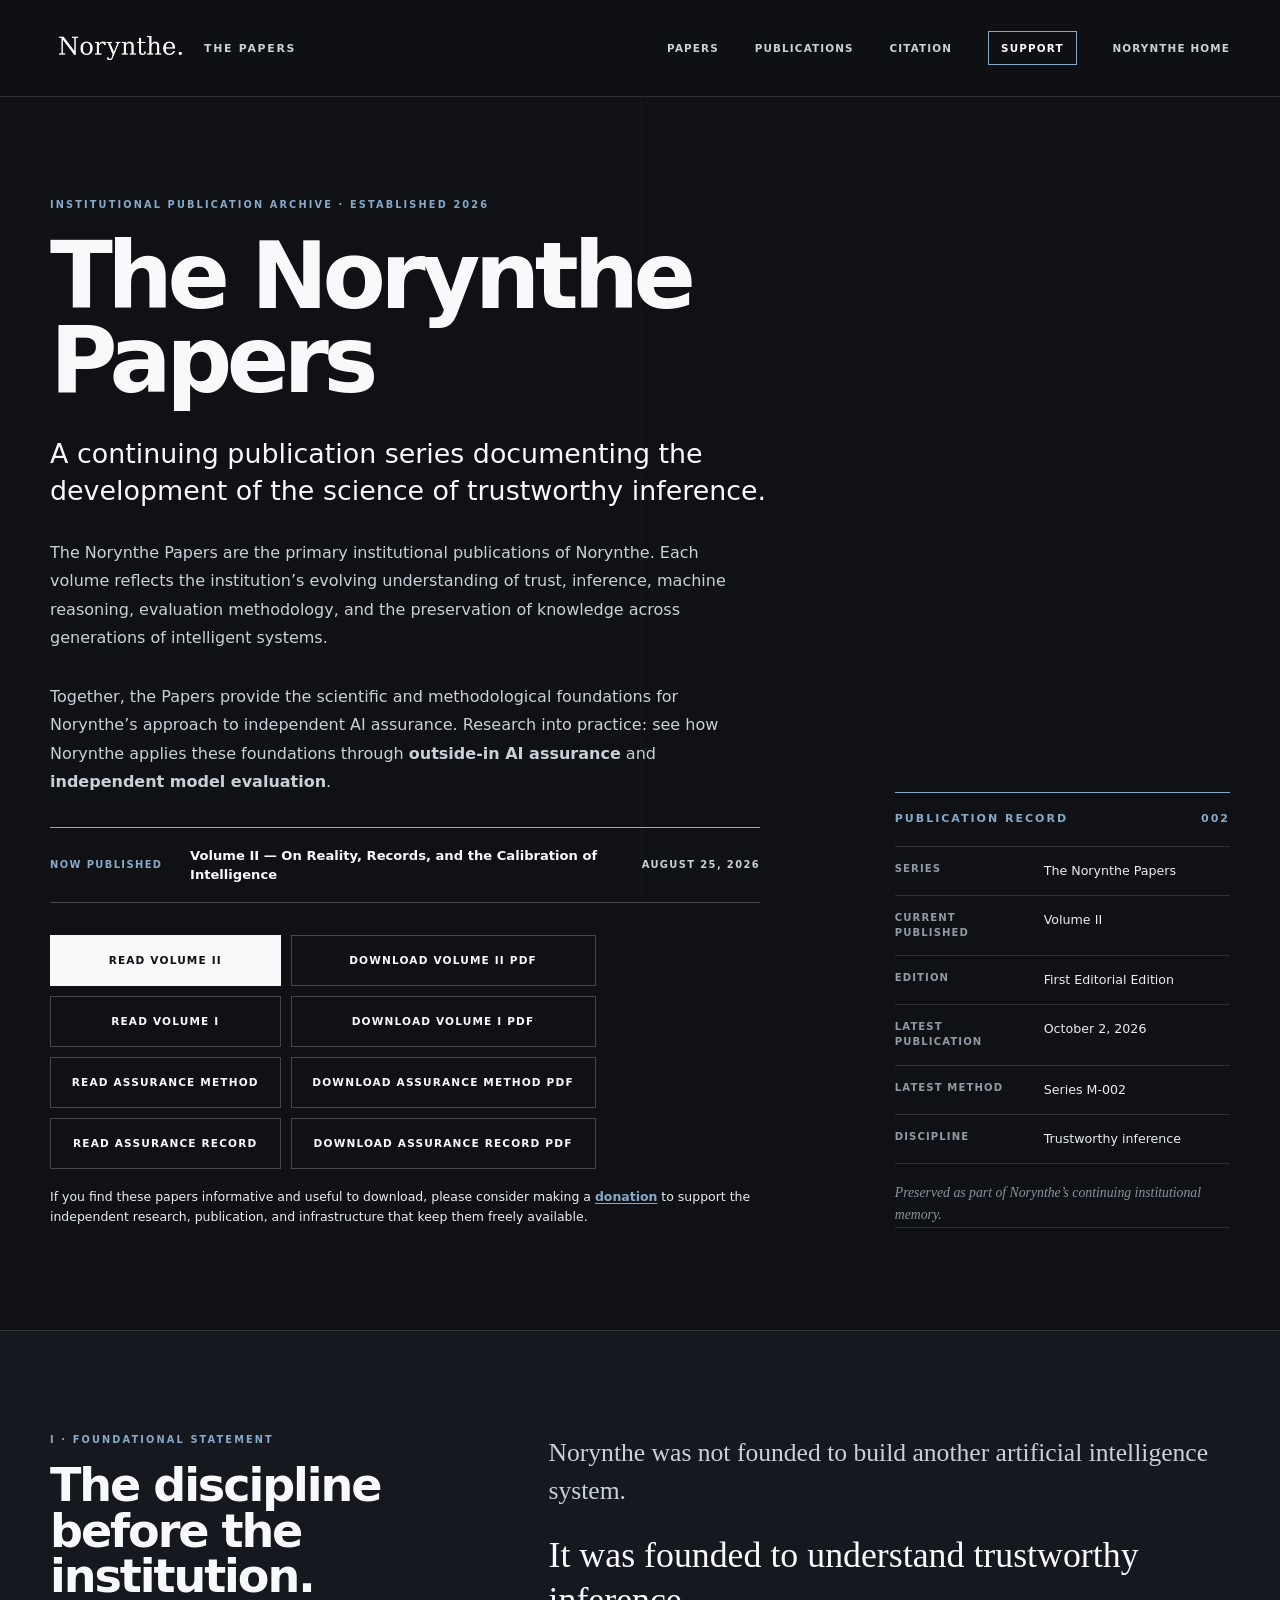
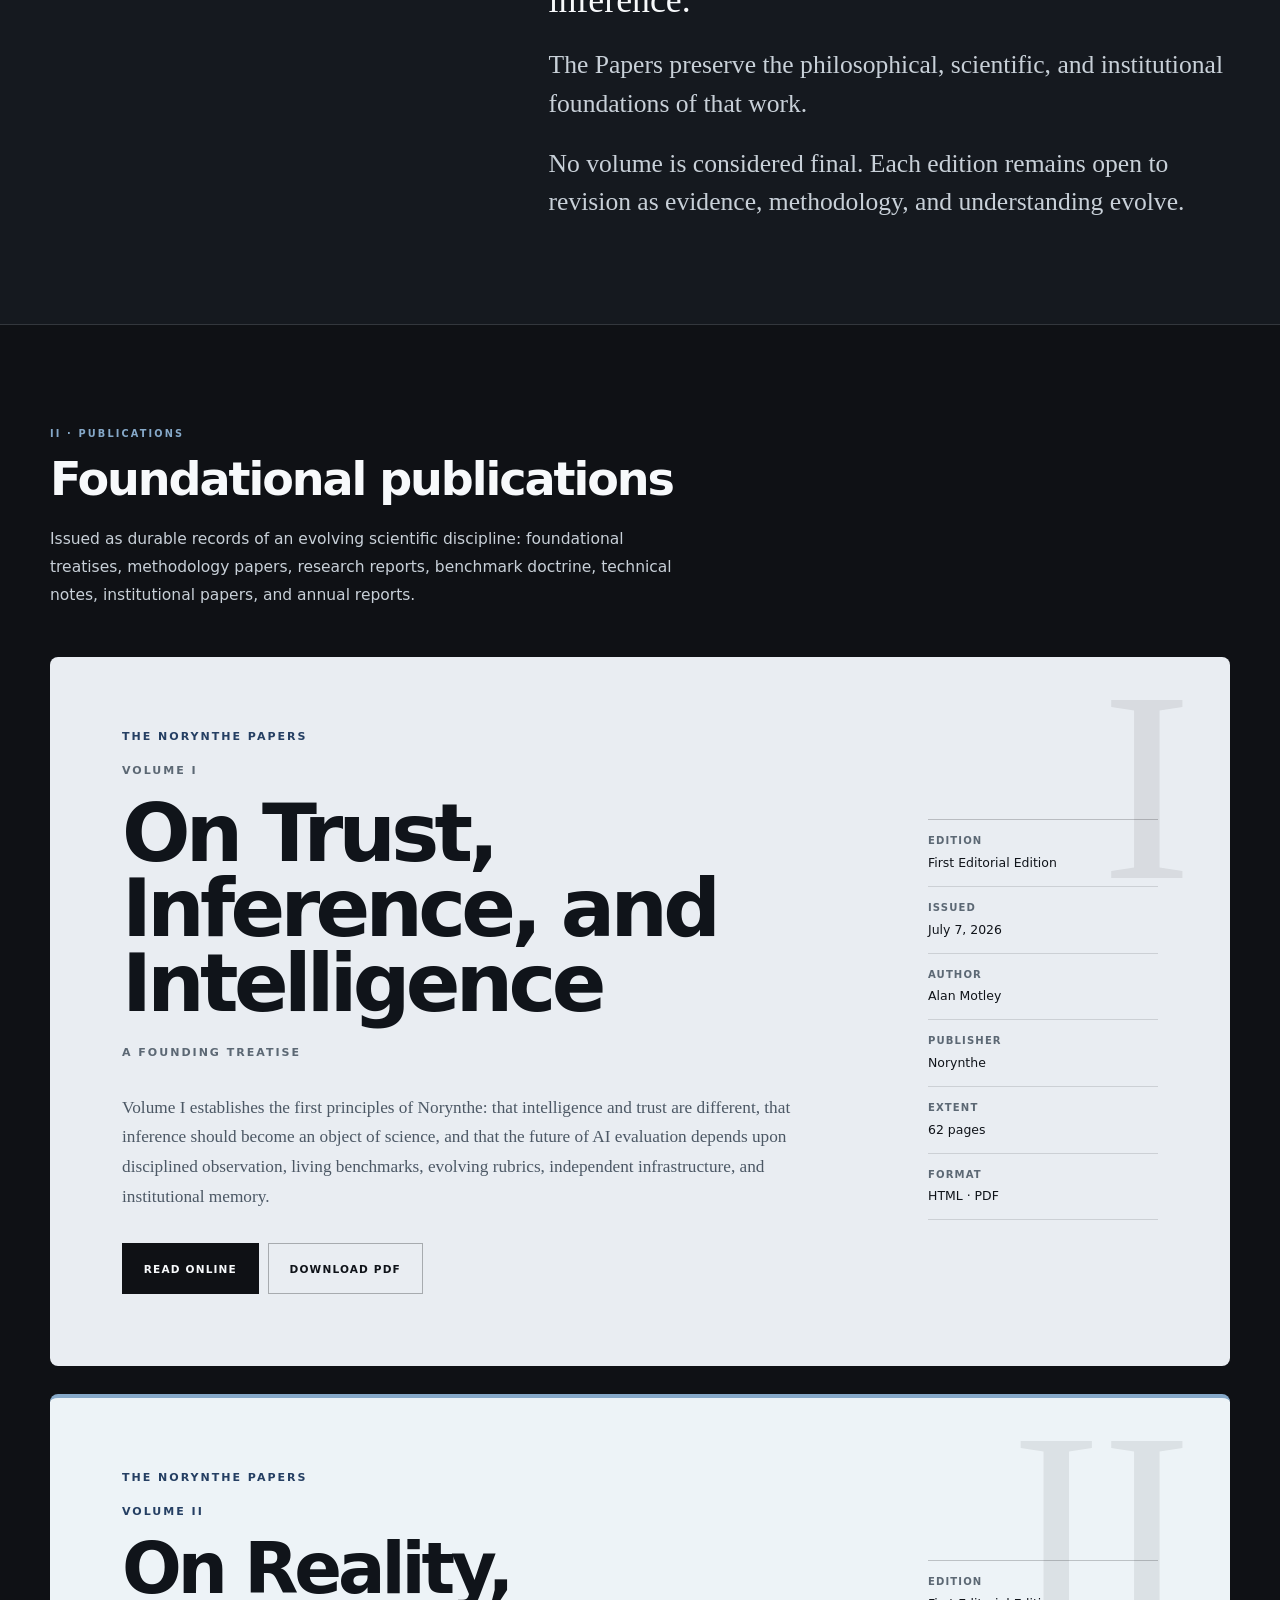
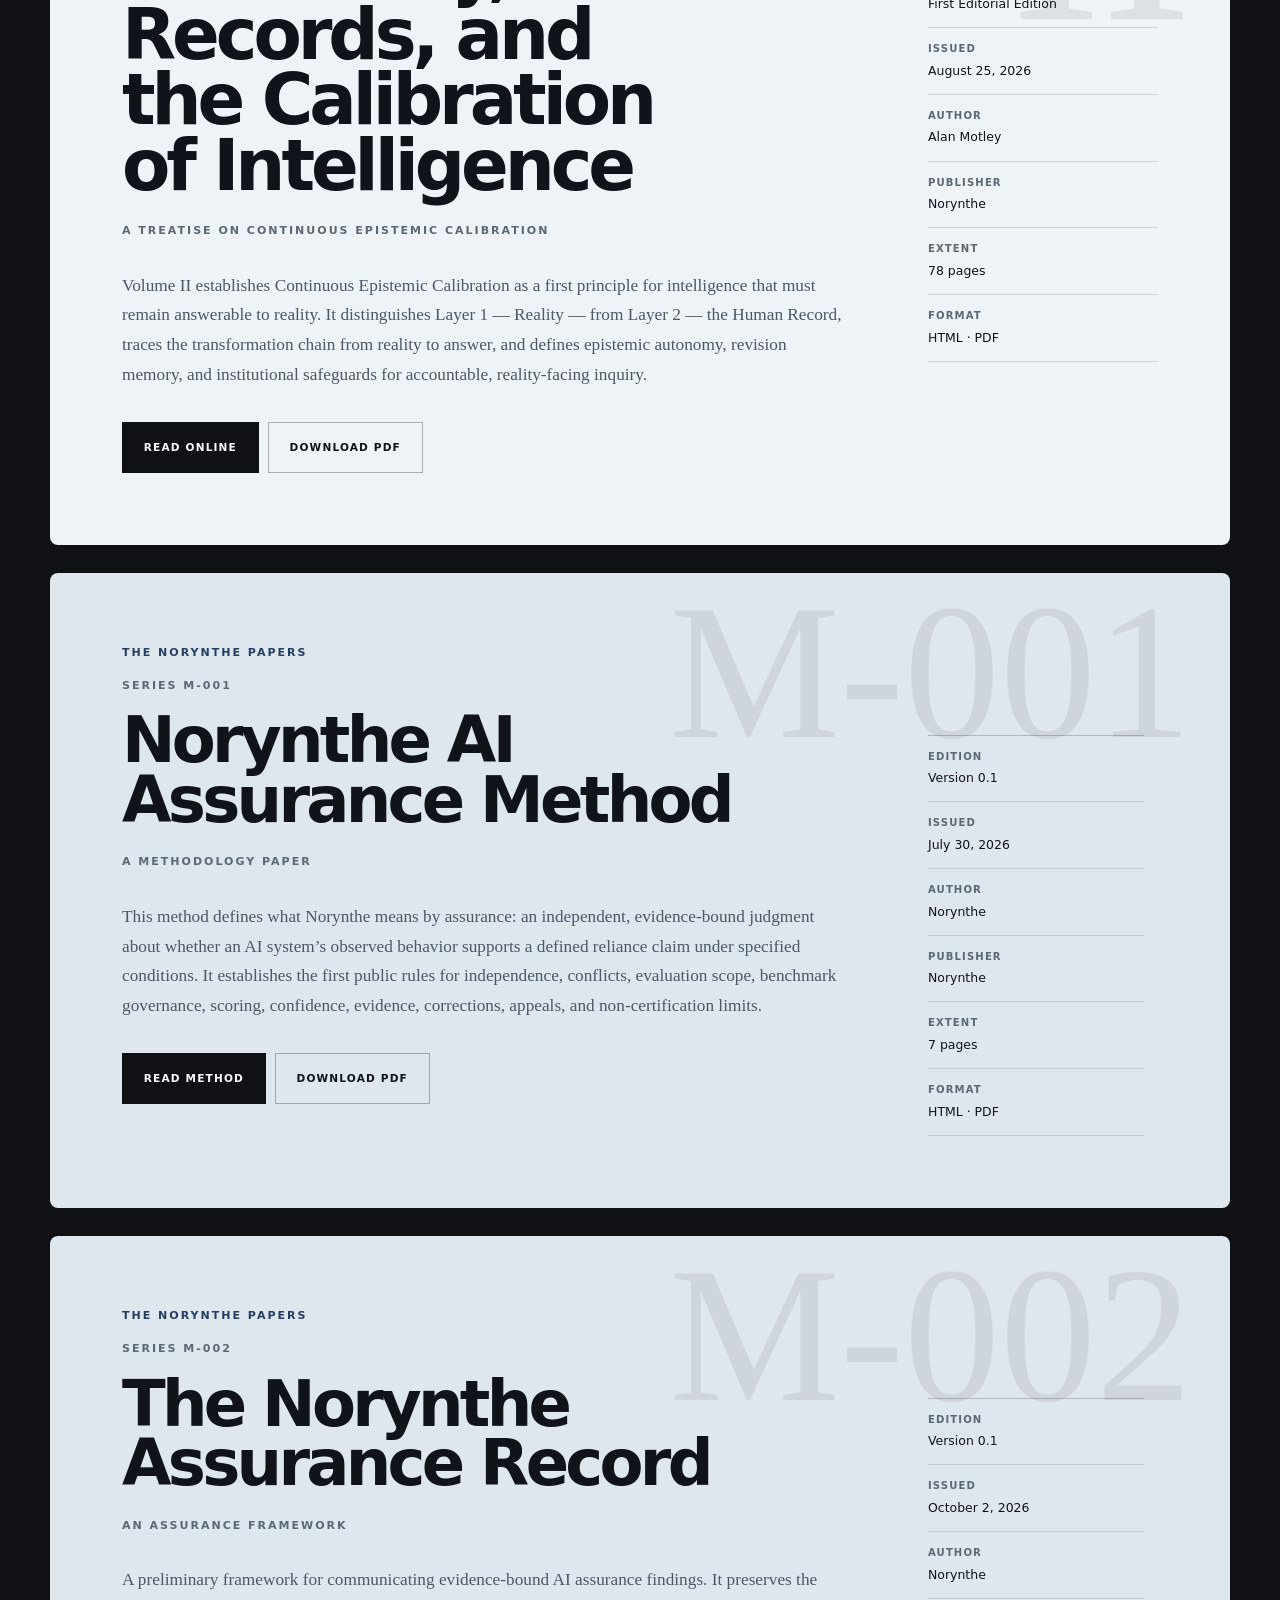
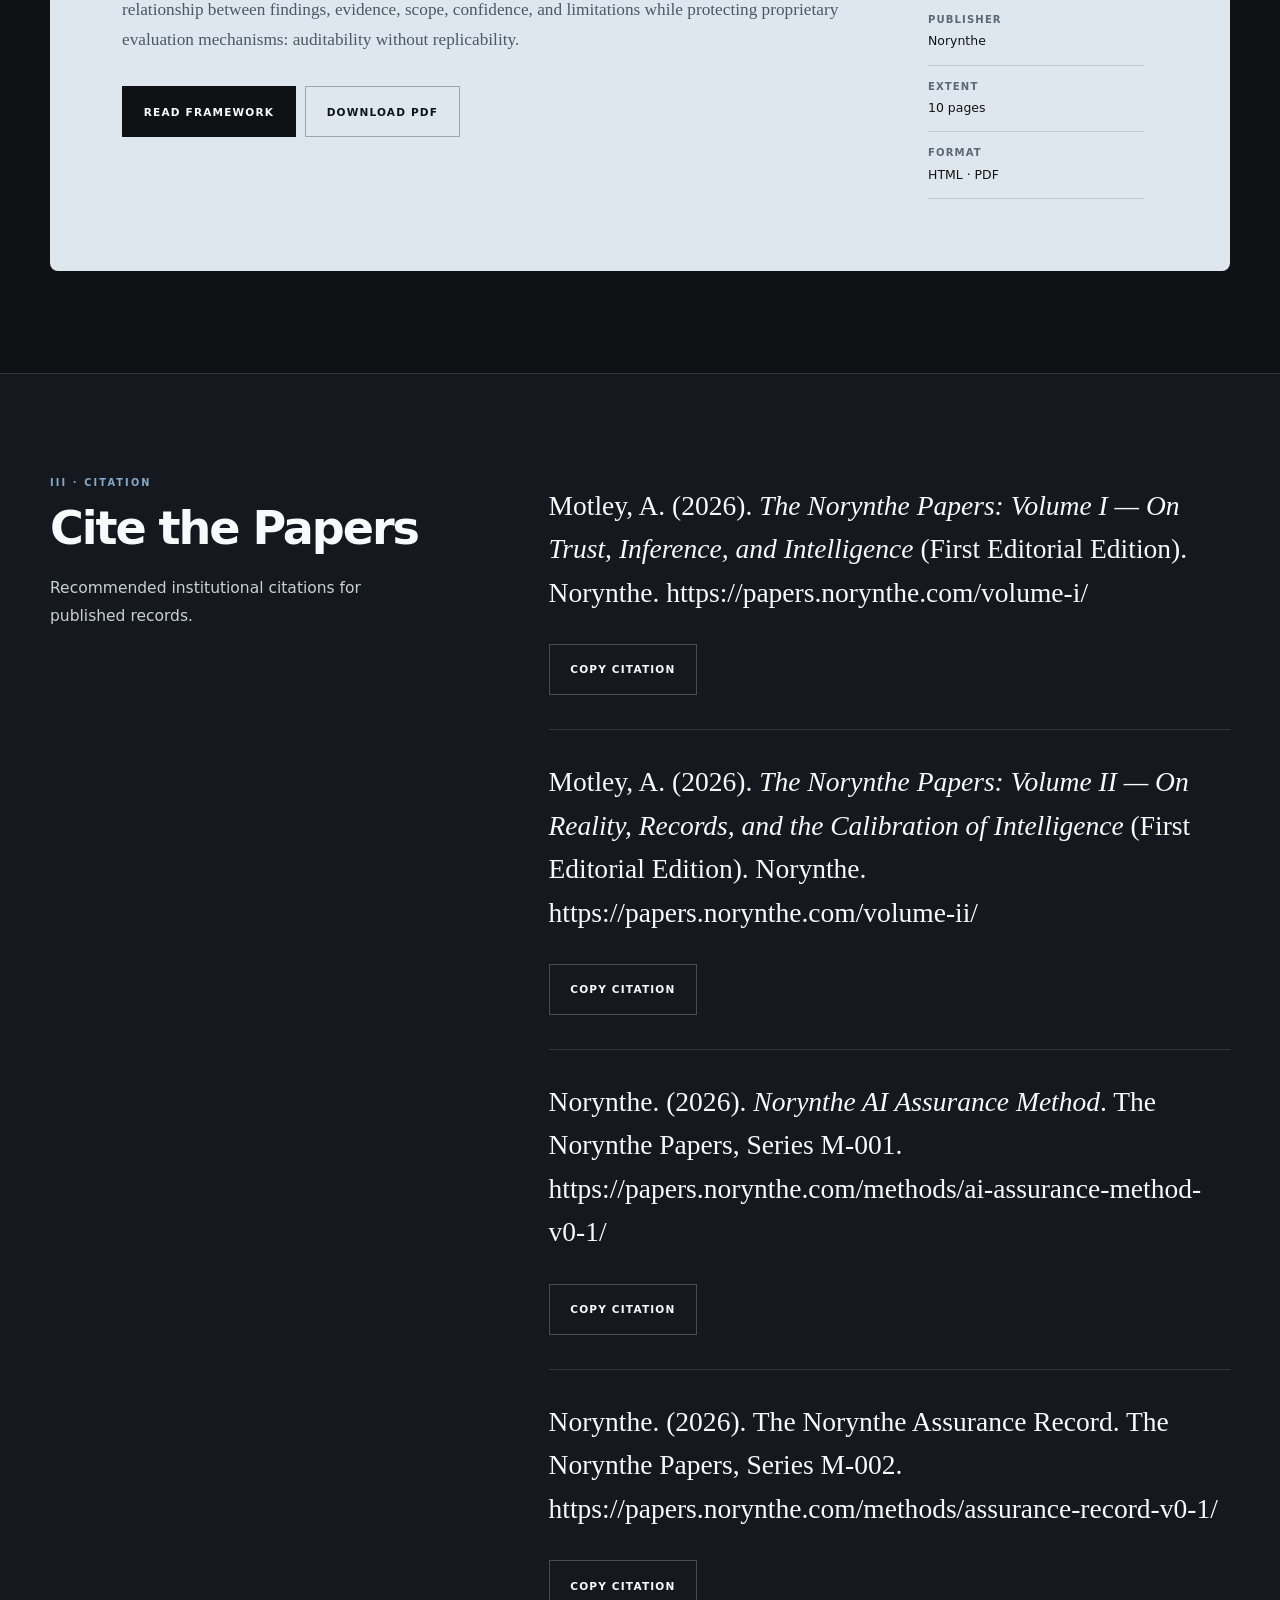
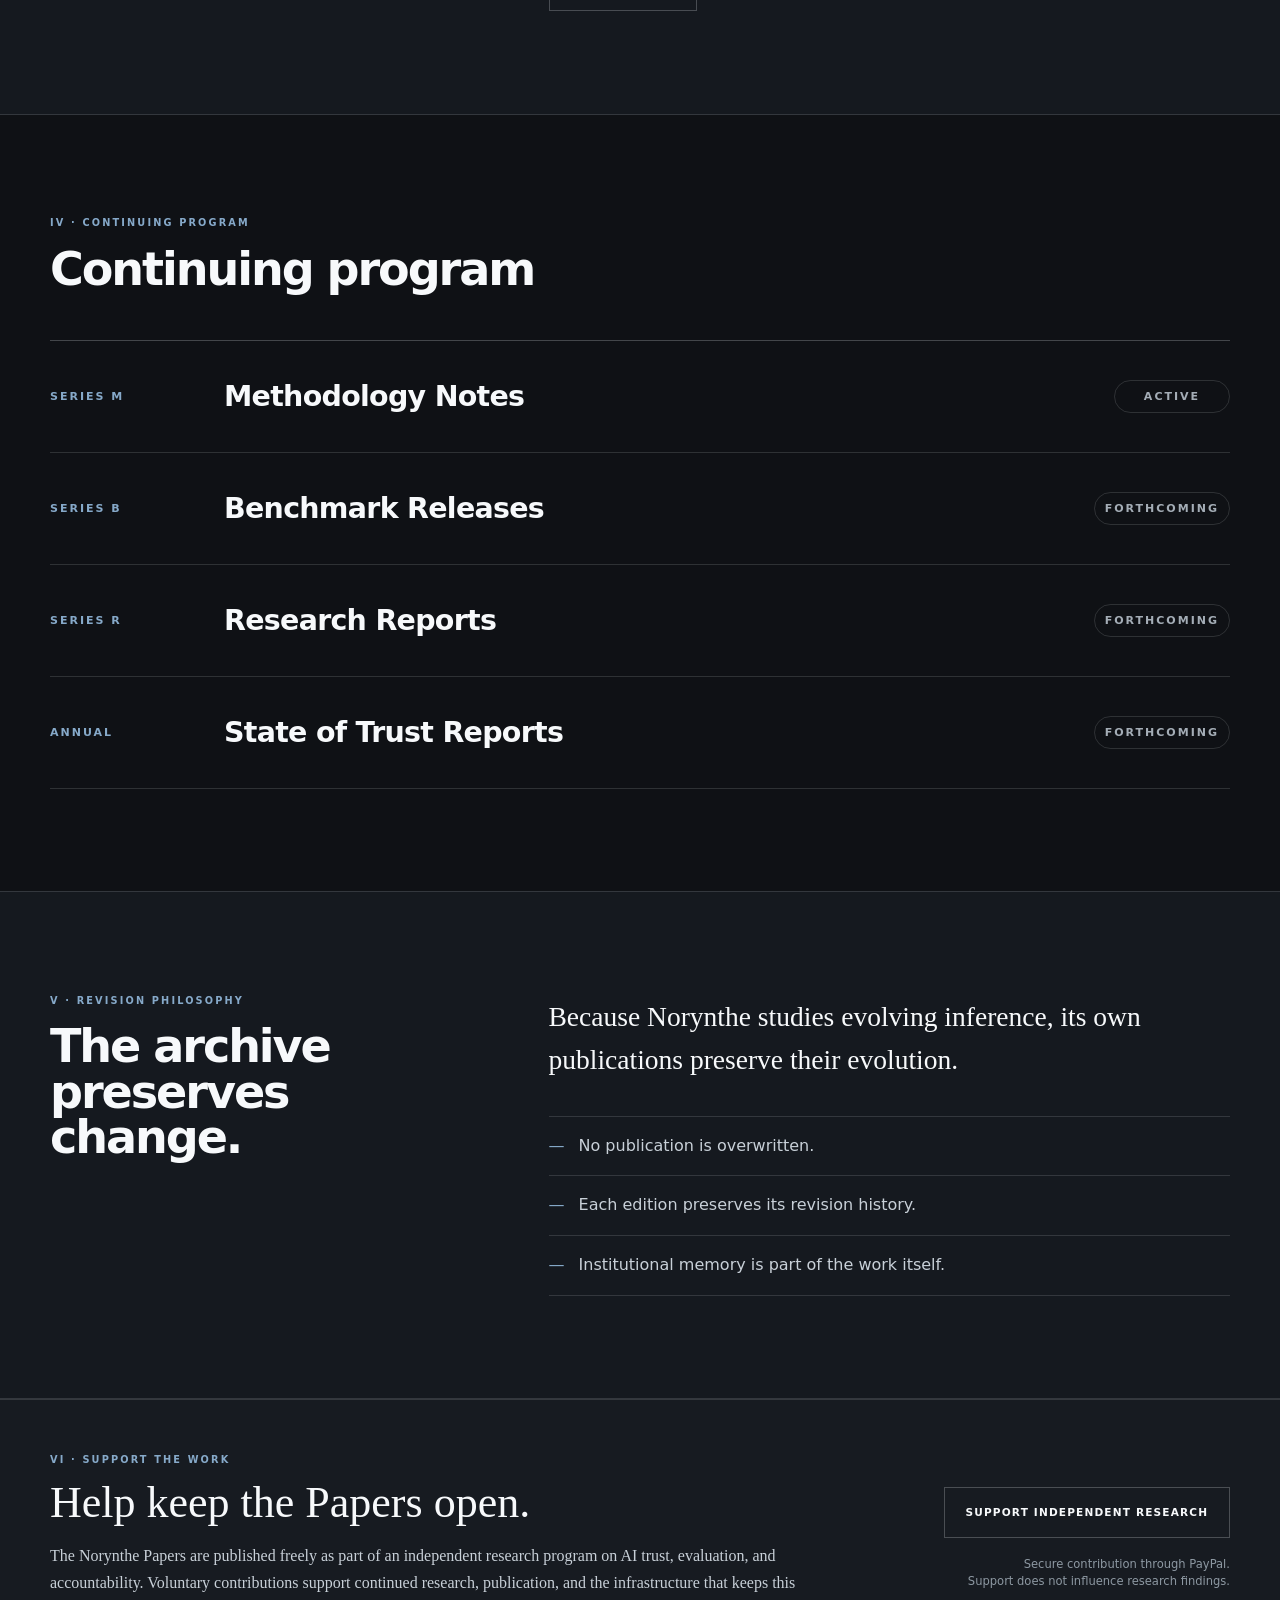
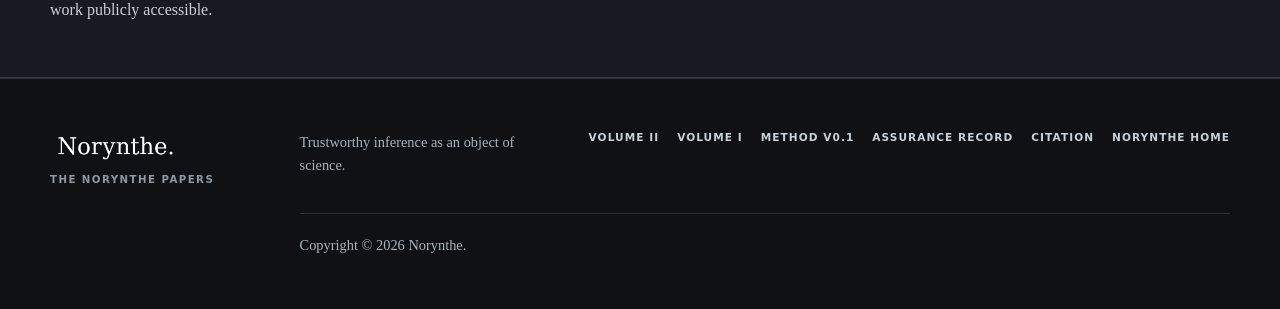
==== index.html @ 50754249 "Prepare tracked download stats endpoint" ====
<!DOCTYPE html>
<html lang="en">
<head>
  <meta charset="utf-8">
  <meta name="viewport" content="width=device-width, initial-scale=1">
  <title>The Norynthe Papers | Trustworthy Inference and AI Assurance</title>
  <meta name="description" content="Norynthe research on trustworthy inference, interpretive integrity, independent AI assurance, living benchmarks, and evaluation methodology.">
  <meta name="robots" content="index, follow, max-image-preview:large">
  <meta name="theme-color" content="#0f1115">
  <meta name="application-name" content="The Norynthe Papers">
  <meta name="author" content="Norynthe">
  <meta name="msvalidate.01" content="DEF7FB4501C91BC1E7A62ACDCFABB233">
  <link rel="canonical" href="https://papers.norynthe.com/">

  <meta property="og:type" content="website">
  <meta property="og:site_name" content="The Norynthe Papers">
  <meta property="og:title" content="The Norynthe Papers | Trustworthy Inference and AI Assurance">
  <meta property="og:description" content="Norynthe research on trustworthy inference, interpretive integrity, independent AI assurance, living benchmarks, and evaluation methodology.">
  <meta property="og:url" content="https://papers.norynthe.com/">
  <meta property="og:image" content="https://papers.norynthe.com/papers-social-card.png">
  <meta property="og:image:secure_url" content="https://papers.norynthe.com/papers-social-card.png">
  <meta property="og:image:alt" content="The Norynthe Papers — On Trust, Inference, and Intelligence">
  <meta property="og:image:width" content="1200">
  <meta property="og:image:height" content="630">

  <meta name="twitter:card" content="summary_large_image">
  <meta name="twitter:title" content="The Norynthe Papers | Trustworthy Inference and AI Assurance">
  <meta name="twitter:description" content="Norynthe research on trustworthy inference, interpretive integrity, independent AI assurance, living benchmarks, and evaluation methodology.">
  <meta name="twitter:image" content="https://papers.norynthe.com/papers-social-card.png">
  <meta name="twitter:image:alt" content="The Norynthe Papers — On Trust, Inference, and Intelligence">

  <link rel="icon" href="/favicon.ico" sizes="any">
  <link rel="icon" href="/norynthe-icon-48.png" type="image/png" sizes="48x48">
  <link rel="apple-touch-icon" href="/norynthe-icon-180.png">
  <link rel="manifest" href="/site.webmanifest">
  <link rel="stylesheet" href="/papers.css?v=20261002-m002">

  <script type="application/ld+json">
  {
    "@context": "https://schema.org",
    "@graph": [
      {
        "@type": "Organization",
        "@id": "https://norynthe.com/#organization",
        "name": "Norynthe",
        "url": "https://norynthe.com/",
        "logo": {
          "@type": "ImageObject",
          "url": "https://norynthe.com/Norynthe_master.png"
        },
        "founder": {
          "@type": "Person",
          "@id": "https://alanmotley.com/#person",
          "name": "Alan Motley"
        }
      },
      {
        "@type": "WebSite",
        "@id": "https://papers.norynthe.com/#website",
        "url": "https://papers.norynthe.com/",
        "name": "The Norynthe Papers",
        "description": "Norynthe research on trustworthy inference, interpretive integrity, independent AI assurance, living benchmarks, and evaluation methodology.",
        "publisher": { "@id": "https://norynthe.com/#organization" },
        "inLanguage": "en"
      },
      {
        "@type": ["CollectionPage", "CreativeWorkSeries"],
        "@id": "https://papers.norynthe.com/#series",
        "url": "https://papers.norynthe.com/",
        "name": "The Norynthe Papers",
        "description": "Norynthe research on trustworthy inference, interpretive integrity, independent AI assurance, living benchmarks, and evaluation methodology.",
        "isPartOf": { "@id": "https://papers.norynthe.com/#website" },
        "publisher": { "@id": "https://norynthe.com/#organization" },
        "mainEntity": [
          { "@id": "https://papers.norynthe.com/volume-ii/#book" },
          { "@id": "https://papers.norynthe.com/volume-i/#book" },
          { "@id": "https://papers.norynthe.com/methods/ai-assurance-method-v0-1/#method" },
          { "@id": "https://papers.norynthe.com/methods/assurance-record-v0-1/#method" }
        ],
        "hasPart": [
          { "@id": "https://papers.norynthe.com/volume-ii/#book" },
          { "@id": "https://papers.norynthe.com/volume-i/#book" },
          { "@id": "https://papers.norynthe.com/methods/ai-assurance-method-v0-1/#method" },
          { "@id": "https://papers.norynthe.com/methods/assurance-record-v0-1/#method" }
        ],
        "primaryImageOfPage": {
          "@type": "ImageObject",
          "url": "https://papers.norynthe.com/papers-social-card.png",
          "width": 1200,
          "height": 630
        },
        "inLanguage": "en"
      },
      {
        "@type": "Book",
        "@id": "https://papers.norynthe.com/volume-ii/#book",
        "url": "https://papers.norynthe.com/volume-ii/",
        "name": "The Norynthe Papers, Volume II: On Reality, Records, and the Calibration of Intelligence",
        "alternativeHeadline": "A Treatise on Continuous Epistemic Calibration",
        "bookEdition": "First Editorial Edition",
        "datePublished": "2026-08-25",
        "numberOfPages": 78,
        "author": {
          "@type": "Person",
          "@id": "https://alanmotley.com/#person",
          "name": "Alan Motley"
        },
        "publisher": { "@id": "https://norynthe.com/#organization" },
        "isPartOf": { "@id": "https://papers.norynthe.com/#series" },
        "inLanguage": "en",
        "encoding": {
          "@type": "MediaObject",
          "contentUrl": "https://papers.norynthe.com/downloads/the-norynthe-papers-volume-ii.pdf",
          "encodingFormat": "application/pdf"
        }
      },
      {
        "@type": "Book",
        "@id": "https://papers.norynthe.com/volume-i/#book",
        "url": "https://papers.norynthe.com/volume-i/",
        "name": "The Norynthe Papers, Volume I: On Trust, Inference, and Intelligence",
        "alternativeHeadline": "A Founding Treatise",
        "bookEdition": "First Editorial Edition",
        "datePublished": "2026-07-07",
        "dateModified": "2026-08-02",
        "author": {
          "@type": "Person",
          "@id": "https://alanmotley.com/#person",
          "name": "Alan Motley"
        },
        "publisher": { "@id": "https://norynthe.com/#organization" },
        "isPartOf": { "@id": "https://papers.norynthe.com/#series" },
        "inLanguage": "en",
        "encoding": {
          "@type": "MediaObject",
          "contentUrl": "https://papers.norynthe.com/downloads/the-norynthe-papers-volume-i.pdf",
          "encodingFormat": "application/pdf"
        }
      },
      {
        "@type": "ScholarlyArticle",
        "@id": "https://papers.norynthe.com/methods/ai-assurance-method-v0-1/#method",
        "url": "https://papers.norynthe.com/methods/ai-assurance-method-v0-1/",
        "name": "Norynthe AI Assurance Method",
        "alternativeHeadline": "A preliminary institutional method for evidence-bound evaluation of AI systems.",
        "version": "0.1",
        "datePublished": "2026-07-30",
        "author": { "@id": "https://norynthe.com/#organization" },
        "publisher": { "@id": "https://norynthe.com/#organization" },
        "isPartOf": { "@id": "https://papers.norynthe.com/#series" },
        "inLanguage": "en",
        "encoding": {
          "@type": "MediaObject",
          "contentUrl": "https://papers.norynthe.com/downloads/norynthe-ai-assurance-method-v0-1.pdf",
          "encodingFormat": "application/pdf"
        }
      },
      {
        "@type": "ScholarlyArticle",
        "@id": "https://papers.norynthe.com/methods/assurance-record-v0-1/#method",
        "url": "https://papers.norynthe.com/methods/assurance-record-v0-1/",
        "name": "The Norynthe Assurance Record",
        "alternativeHeadline": "A preliminary framework for communicating evidence-bound AI assurance findings",
        "description": "The Norynthe Assurance Record is a durable representation of an independent assurance finding about an AI system. It exists to preserve the relationship between a finding and the conditions under which that finding was established: the system evaluated, the reliance claim examined, the scope of evaluation, the evidence available, the confidence of the finding, its limitations, and the circumstances under which reassessment may become necessary.",
        "version": "0.1",
        "datePublished": "2026-10",
        "author": {
          "@id": "https://norynthe.com/#organization"
        },
        "publisher": {
          "@id": "https://norynthe.com/#organization"
        },
        "isPartOf": {
          "@id": "https://papers.norynthe.com/#series"
        },
        "inLanguage": "en",
        "citation": "https://papers.norynthe.com/methods/ai-assurance-method-v0-1/"
      }
    ]
  }
  </script>
</head>
<body
  id="top"
  data-analytics-site="Papers"
  data-analytics-page="The Norynthe Papers"
  data-analytics-content-type="publication_collection"
>
  <a class="skip-link" href="#main-content">Skip to main content</a>

  <header class="site-header">
    <div class="site-shell header-inner">
      <a class="brand" href="#top" aria-label="The Norynthe Papers home">
        <img class="brand-logo" src="/Norynthe_master.png" alt="Norynthe." width="1039" height="263">
        <span class="brand-series">The Papers</span>
      </a>
      <nav class="site-nav" aria-label="Primary navigation">
        <a href="#top">Papers</a>
        <a href="#publications">Publications</a>
        <a href="#citation">Citation</a>
        <a class="nav-support" href="#support-title">Support</a>
        <a href="https://norynthe.com/">Norynthe Home</a>
      </nav>
    </div>
  </header>

  <main id="main-content">
    <section class="hero site-shell" aria-labelledby="hero-title">
      <div class="hero-copy">
        <p class="eyebrow">Institutional publication archive · Established 2026</p>
        <h1 id="hero-title">The Norynthe Papers</h1>
        <p class="hero-subtitle">A continuing publication series documenting the development of the science of trustworthy inference.</p>
        <p class="hero-introduction">The Norynthe Papers are the primary institutional publications of Norynthe. Each volume reflects the institution’s evolving understanding of trust, inference, machine reasoning, evaluation methodology, and the preservation of knowledge across generations of intelligent systems.</p>
        <p class="hero-introduction">Together, the Papers provide the scientific and methodological foundations for Norynthe’s approach to independent AI assurance. Research into practice: see how Norynthe applies these foundations through <a href="https://norynthe.com/market-position.html"><strong>outside-in AI assurance</strong></a> and <a href="https://norynthe.com/independent-ai-model-evaluation.html"><strong>independent model evaluation</strong></a>.</p>
        <a class="release-banner" href="/volume-ii/" aria-label="Read The Norynthe Papers, Volume II">
          <span class="release-banner-label">Now published</span>
          <strong>Volume II — On Reality, Records, and the Calibration of Intelligence</strong>
          <time datetime="2026-08-25">August 25, 2026</time>
        </a>
        <div class="hero-actions" role="group" aria-label="Publication actions">
          <a class="button button-primary" href="/volume-ii/" data-analytics-role="paper_read" data-analytics-material="The Norynthe Papers — Volume II">Read Volume II</a>
          <a class="button button-secondary" href="https://norynthe-pulse-tracker.alanmotley.workers.dev/download/papers-volume-ii?site=papers" download aria-label="Download The Norynthe Papers: Volume II as a PDF" data-analytics-role="paper_download" data-analytics-material="The Norynthe Papers: Volume II" data-publication-title="The Norynthe Papers: Volume II" data-download-canonical="/downloads/the-norynthe-papers-volume-ii.pdf">Download Volume II PDF</a>
          <a class="button button-secondary" href="/volume-i/" data-analytics-role="paper_read" data-analytics-material="The Norynthe Papers — Volume I">Read Volume I</a>
          <a class="button button-secondary" href="https://norynthe-pulse-tracker.alanmotley.workers.dev/download/papers-volume-i?site=papers" download aria-label="Download The Norynthe Papers: Volume I as a PDF" data-analytics-role="paper_download" data-analytics-material="The Norynthe Papers: Volume I" data-publication-title="The Norynthe Papers: Volume I" data-download-canonical="/downloads/the-norynthe-papers-volume-i.pdf">Download Volume I PDF</a>
          <a class="button button-secondary" href="/methods/ai-assurance-method-v0-1/" data-analytics-role="paper_read" data-analytics-material="Norynthe AI Assurance Method">Read Assurance Method</a>
          <a class="button button-secondary" href="https://norynthe-pulse-tracker.alanmotley.workers.dev/download/ai-assurance-method-v0-1?site=papers" download aria-label="Download Norynthe AI Assurance Method as a PDF" data-analytics-role="paper_download" data-analytics-material="Norynthe AI Assurance Method" data-publication-title="Norynthe AI Assurance Method" data-download-canonical="/downloads/norynthe-ai-assurance-method-v0-1.pdf">Download Assurance Method PDF</a>
          <a class="button button-secondary" href="/methods/assurance-record-v0-1/" data-analytics-role="paper_read" data-analytics-material="The Norynthe Assurance Record">Read Assurance Record</a>
          <a class="button button-secondary" href="/downloads/norynthe-assurance-record.pdf" download aria-label="Download The Norynthe Assurance Record as a PDF" data-analytics-role="paper_download" data-analytics-material="The Norynthe Assurance Record" data-publication-title="The Norynthe Assurance Record" data-download-canonical="/downloads/norynthe-assurance-record.pdf">Download Assurance Record PDF</a>
        </div>
        <p class="hero-support-note">If you find these papers informative and useful to download, please consider making a <a href="#support">donation</a> to support the independent research, publication, and infrastructure that keep them freely available.</p>
      </div>

      <aside class="archive-mark" aria-label="Publication archive record">
        <div class="archive-mark-heading">
          <span>Publication record</span>
          <span>002</span>
        </div>
        <dl>
          <div>
            <dt>Series</dt>
            <dd>The Norynthe Papers</dd>
          </div>
          <div>
            <dt>Current published</dt>
            <dd>Volume II</dd>
          </div>
          <div>
            <dt>Edition</dt>
            <dd>First Editorial Edition</dd>
          </div>
          <div>
            <dt>Latest publication</dt>
            <dd><time datetime="2026-10-02">October 2, 2026</time></dd>
          </div>
          <div>
            <dt>Latest method</dt>
            <dd>Series M-002</dd>
          </div>
          <div>
            <dt>Discipline</dt>
            <dd>Trustworthy inference</dd>
          </div>
        </dl>
        <p class="archive-mark-note">Preserved as part of Norynthe’s continuing institutional memory.</p>
      </aside>
    </section>

    <section class="statement-section rule-section" aria-labelledby="statement-title">
      <div class="site-shell statement-grid">
        <div>
          <p class="section-index">I · Foundational statement</p>
          <h2 id="statement-title">The discipline before the institution.</h2>
        </div>
        <div class="statement-copy">
          <p>Norynthe was not founded to build another artificial intelligence system.</p>
          <p>It was founded to understand trustworthy inference.</p>
          <p>The Papers preserve the philosophical, scientific, and institutional foundations of that work.</p>
          <p>No volume is considered final. Each edition remains open to revision as evidence, methodology, and understanding evolve.</p>
        </div>
      </div>
    </section>

    <section class="publications-section site-shell" id="publications" aria-labelledby="publications-title">
      <div class="section-heading">
        <p class="section-index">II · Publications</p>
        <h2 id="publications-title">Foundational publications</h2>
        <p>Issued as durable records of an evolving scientific discipline: foundational treatises, methodology papers, research reports, benchmark doctrine, technical notes, institutional papers, and annual reports.</p>
      </div>

      <article class="publication-card publication-featured">
        <div class="publication-number" aria-hidden="true">I</div>
        <div class="publication-main">
          <p class="publication-series">The Norynthe Papers</p>
          <p class="publication-volume">Volume I</p>
          <h3>On Trust, Inference, and Intelligence</h3>
          <p class="publication-type">A Founding Treatise</p>
          <p class="publication-description">Volume I establishes the first principles of Norynthe: that intelligence and trust are different, that inference should become an object of science, and that the future of AI evaluation depends upon disciplined observation, living benchmarks, evolving rubrics, independent infrastructure, and institutional memory.</p>
          <div class="publication-actions">
            <a
              class="button button-dark"
              href="/volume-i/"
              data-analytics-role="paper_read"
              data-analytics-material="The Norynthe Papers — Volume I"
            >Read Online</a>
            <a
              class="button button-outline-dark"
              href="https://norynthe-pulse-tracker.alanmotley.workers.dev/download/papers-volume-i?site=papers"
              download
              aria-label="Download The Norynthe Papers: Volume I — On Trust, Inference, and Intelligence as a PDF"
              data-analytics-role="paper_download"
              data-analytics-material="The Norynthe Papers: Volume I — On Trust, Inference, and Intelligence"
              data-publication-title="The Norynthe Papers: Volume I — On Trust, Inference, and Intelligence"
              data-download-canonical="/downloads/the-norynthe-papers-volume-i.pdf"
            >Download PDF</a>
          </div>
        </div>
        <dl class="publication-meta">
          <div>
            <dt>Edition</dt>
            <dd>First Editorial Edition</dd>
          </div>
          <div>
            <dt>Issued</dt>
            <dd><time datetime="2026-07-07">July 7, 2026</time></dd>
          </div>
          <div>
            <dt>Author</dt>
            <dd>Alan Motley</dd>
          </div>
          <div>
            <dt>Publisher</dt>
            <dd>Norynthe</dd>
          </div>
          <div>
            <dt>Extent</dt>
            <dd>62 pages</dd>
          </div>
          <div>
            <dt>Format</dt>
            <dd>HTML · PDF</dd>
          </div>
        </dl>
      </article>

      <article class="publication-card publication-volume-two" id="volume-ii" aria-labelledby="volume-ii-title">
        <div class="publication-number" aria-hidden="true">II</div>
        <div class="publication-main">
          <p class="publication-series">The Norynthe Papers</p>
          <p class="publication-volume">Volume II</p>
          <h3 id="volume-ii-title">On Reality, Records, and the Calibration of Intelligence</h3>
          <p class="publication-type">A Treatise on Continuous Epistemic Calibration</p>
          <p class="publication-description">Volume II establishes Continuous Epistemic Calibration as a first principle for intelligence that must remain answerable to reality. It distinguishes Layer 1 — Reality — from Layer 2 — the Human Record, traces the transformation chain from reality to answer, and defines epistemic autonomy, revision memory, and institutional safeguards for accountable, reality-facing inquiry.</p>
          <div class="publication-actions"><a class="button button-dark" href="/volume-ii/" data-analytics-role="paper_read" data-analytics-material="The Norynthe Papers — Volume II">Read Online</a><a class="button button-outline-dark" href="https://norynthe-pulse-tracker.alanmotley.workers.dev/download/papers-volume-ii?site=papers" download data-analytics-role="paper_download" data-analytics-material="The Norynthe Papers, Volume II: On Reality, Records, and the Calibration of Intelligence" data-publication-title="The Norynthe Papers, Volume II: On Reality, Records, and the Calibration of Intelligence" data-download-canonical="/downloads/the-norynthe-papers-volume-ii.pdf">Download PDF</a></div>
        </div>
        <dl class="publication-meta">
          <div>
            <dt>Edition</dt>
            <dd>First Editorial Edition</dd>
          </div>
          <div>
            <dt>Issued</dt>
            <dd><time datetime="2026-08-25">August 25, 2026</time></dd>
          </div>
          <div>
            <dt>Author</dt>
            <dd>Alan Motley</dd>
          </div>
          <div>
            <dt>Publisher</dt>
            <dd>Norynthe</dd>
          </div>
          <div>
            <dt>Extent</dt>
            <dd>78 pages</dd>
          </div>
          <div>
            <dt>Format</dt>
            <dd>HTML · PDF</dd>
          </div>
        </dl>
      </article>

      <article class="publication-card publication-method">
        <div class="publication-number" aria-hidden="true">M-001</div>
        <div class="publication-main">
          <p class="publication-series">The Norynthe Papers</p>
          <p class="publication-volume">Series M-001</p>
          <h3>Norynthe AI Assurance Method</h3>
          <p class="publication-type">A Methodology Paper</p>
          <p class="publication-description">This method defines what Norynthe means by assurance: an independent, evidence-bound judgment about whether an AI system’s observed behavior supports a defined reliance claim under specified conditions. It establishes the first public rules for independence, conflicts, evaluation scope, benchmark governance, scoring, confidence, evidence, corrections, appeals, and non-certification limits.</p>
          <div class="publication-actions">
            <a
              class="button button-dark"
              href="/methods/ai-assurance-method-v0-1/"
              data-analytics-role="paper_read"
              data-analytics-material="Norynthe AI Assurance Method v0.1"
            >Read Method</a>
            <a
              class="button button-outline-dark"
              href="https://norynthe-pulse-tracker.alanmotley.workers.dev/download/ai-assurance-method-v0-1?site=papers"
              download
              aria-label="Download Norynthe AI Assurance Method as a PDF"
              data-analytics-role="paper_download"
              data-analytics-material="Norynthe AI Assurance Method"
              data-publication-title="Norynthe AI Assurance Method"
              data-download-canonical="/downloads/norynthe-ai-assurance-method-v0-1.pdf"
            >Download PDF</a>
          </div>
        </div>
        <dl class="publication-meta">
          <div>
            <dt>Edition</dt>
            <dd>Version 0.1</dd>
          </div>
          <div>
            <dt>Issued</dt>
            <dd>July 30, 2026</dd>
          </div>
          <div>
            <dt>Author</dt>
            <dd>Norynthe</dd>
          </div>
          <div>
            <dt>Publisher</dt>
            <dd>Norynthe</dd>
          </div>
          <div>
            <dt>Extent</dt>
            <dd>7 pages</dd>
          </div>
          <div>
            <dt>Format</dt>
            <dd>HTML · PDF</dd>
          </div>
        </dl>
      </article>

      <article class="publication-card publication-method">
        <div class="publication-number" aria-hidden="true">M-002</div>
        <div class="publication-main">
          <p class="publication-series">The Norynthe Papers</p>
          <p class="publication-volume">Series M-002</p>
          <h3>The Norynthe Assurance Record</h3>
          <p class="publication-type">An Assurance Framework</p>
          <p class="publication-description">A preliminary framework for communicating evidence-bound AI assurance findings. It preserves the relationship between findings, evidence, scope, confidence, and limitations while protecting proprietary evaluation mechanisms: auditability without replicability.</p>
          <div class="publication-actions">
            <a
              class="button button-dark"
              href="/methods/assurance-record-v0-1/"
              data-analytics-role="paper_read"
              data-analytics-material="The Norynthe Assurance Record"
            >Read Framework</a>
            <a
              class="button button-outline-dark"
              href="/downloads/norynthe-assurance-record.pdf"
              download
              aria-label="Download The Norynthe Assurance Record as a PDF"
              data-analytics-role="paper_download"
              data-analytics-material="The Norynthe Assurance Record"
              data-publication-title="The Norynthe Assurance Record"
              data-download-canonical="/downloads/norynthe-assurance-record.pdf"
            >Download PDF</a>
          </div>
        </div>
        <dl class="publication-meta">
          <div>
            <dt>Edition</dt>
            <dd>Version 0.1</dd>
          </div>
          <div>
            <dt>Issued</dt>
            <dd>October 2, 2026</dd>
          </div>
          <div>
            <dt>Author</dt>
            <dd>Norynthe</dd>
          </div>
          <div>
            <dt>Publisher</dt>
            <dd>Norynthe</dd>
          </div>
          <div>
            <dt>Extent</dt>
            <dd>10 pages</dd>
          </div>
          <div>
            <dt>Format</dt>
            <dd>HTML · PDF</dd>
          </div>
        </dl>
      </article>
    </section>

    <section class="citation-section rule-section" id="citation" aria-labelledby="citation-title">
      <div class="site-shell citation-grid">
        <div>
          <p class="section-index">III · Citation</p>
          <h2 id="citation-title">Cite the Papers</h2>
          <p class="section-note">Recommended institutional citations for published records.</p>
        </div>
        <div>
          <div class="citation-record">
            <p id="citation-text">Motley, A. (2026). <cite>The Norynthe Papers: Volume I — On Trust, Inference, and Intelligence</cite> (First Editorial Edition). Norynthe. https://papers.norynthe.com/volume-i/</p>
            <button class="copy-button" type="button" data-copy-target="citation-text" aria-describedby="copy-status">Copy citation</button>
            <span class="copy-status" id="copy-status" role="status" aria-live="polite"></span>
          </div>
          <div class="citation-record"><p id="volume-ii-citation-text">Motley, A. (2026). <cite>The Norynthe Papers: Volume II — On Reality, Records, and the Calibration of Intelligence</cite> (First Editorial Edition). Norynthe. https://papers.norynthe.com/volume-ii/</p><button class="copy-button" type="button" data-copy-target="volume-ii-citation-text" aria-describedby="volume-ii-copy-status">Copy citation</button><span class="copy-status" id="volume-ii-copy-status" role="status" aria-live="polite"></span></div>
          <div class="citation-record">
            <p id="method-citation-text">Norynthe. (2026). <cite>Norynthe AI Assurance Method</cite>. The Norynthe Papers, Series M-001. https://papers.norynthe.com/methods/ai-assurance-method-v0-1/</p>
            <button class="copy-button" type="button" data-copy-target="method-citation-text" aria-describedby="method-copy-status">Copy citation</button>
            <span class="copy-status" id="method-copy-status" role="status" aria-live="polite"></span>
          </div>
          <div class="citation-record">
            <p id="record-citation-text">Norynthe. (2026). The Norynthe Assurance Record. The Norynthe Papers, Series M-002. https://papers.norynthe.com/methods/assurance-record-v0-1/</p>
            <button class="copy-button" type="button" data-copy-target="record-citation-text" aria-describedby="record-copy-status">Copy citation</button>
            <span class="copy-status" id="record-copy-status" role="status" aria-live="polite"></span>
          </div>
        </div>
      </div>
    </section>

    <section class="future-section site-shell" aria-labelledby="future-title">
      <div class="section-heading">
        <p class="section-index">IV · Continuing program</p>
        <h2 id="future-title">Continuing program</h2>
      </div>

      <div class="future-ledger">
        <article class="future-record">
          <span class="future-code">Series M</span>
          <h3>Methodology Notes</h3>
          <span class="status-tag">Active</span>
        </article>
        <article class="future-record">
          <span class="future-code">Series B</span>
          <h3>Benchmark Releases</h3>
          <span class="status-tag">Forthcoming</span>
        </article>
        <article class="future-record">
          <span class="future-code">Series R</span>
          <h3>Research Reports</h3>
          <span class="status-tag">Forthcoming</span>
        </article>
        <article class="future-record">
          <span class="future-code">Annual</span>
          <h3>State of Trust Reports</h3>
          <span class="status-tag">Forthcoming</span>
        </article>
      </div>
    </section>

    <section class="revision-section rule-section" aria-labelledby="revision-title">
      <div class="site-shell revision-grid">
        <div>
          <p class="section-index">V · Revision philosophy</p>
          <h2 id="revision-title">The archive preserves change.</h2>
        </div>
        <div class="revision-statement">
          <p>Because Norynthe studies evolving inference, its own publications preserve their evolution.</p>
          <ul>
            <li>No publication is overwritten.</li>
            <li>Each edition preserves its revision history.</li>
            <li>Institutional memory is part of the work itself.</li>
          </ul>
        </div>
      </div>
    </section>

    <section class="support-section rule-section" aria-labelledby="support-title">
      <div class="site-shell support-grid">
        <div>
          <p class="section-index">VI · Support the work</p>
          <h2 id="support-title">Help keep the Papers open.</h2>
          <p>The Norynthe Papers are published freely as part of an independent research program on AI trust, evaluation, and accountability. Voluntary contributions support continued research, publication, and the infrastructure that keeps this work publicly accessible.</p>
        </div>
        <div class="support-action">
          <div class="paypal-donate-button" data-analytics-material="The Norynthe Papers"><a class="button button-secondary" href="https://www.paypal.com/donate/?hosted_button_id=BYKMYWUY634N8" target="_blank" rel="noopener noreferrer" data-analytics-role="support_click" data-analytics-material="The Norynthe Papers">Support independent research</a></div>
          <p class="support-status" aria-live="polite">Secure contribution through PayPal.<br>Support does not influence research findings.</p>
        </div>
      </div>
    </section>

  </main>

  <dialog class="research-gateway" data-research-gateway aria-labelledby="research-gateway-title">
    <form method="dialog" class="research-gateway-card" data-gateway-form>
      <button class="research-gateway-close" value="cancel" aria-label="Close download support options">×</button>
      <p class="section-index">Before you download</p>
      <h2 id="research-gateway-title">Keep the research open.</h2>
      <p class="research-gateway-intro">The Papers remain free to read and download. If this work is useful, you can help sustain independent, evidence-bound evaluation.</p>
      <div class="research-gateway-funding">
        <strong>Frontier-scale evaluation funding</strong>
        <p>A $2,500 contribution can help underwrite a focused evaluation cycle: scoped questions, preserved evidence, and a public account of what the evidence supports and where it remains limited.</p>
        <p class="research-gateway-note">This is a funding explanation, not a promise of a particular result, endorsement, or tax-deductible status.</p>
      </div>
      <fieldset class="research-gateway-interest">
        <legend>What brings you to the Papers? <span>(optional)</span></legend>
        <label><input type="radio" name="research-interest" value="academic"> Academic research</label>
        <label><input type="radio" name="research-interest" value="enterprise"> Enterprise or governance</label>
        <label><input type="radio" name="research-interest" value="investment"> Investment</label>
        <label><input type="radio" name="research-interest" value="general"> General interest</label>
        <label class="research-gateway-email"><span>Email (optional)</span><input type="email" name="research-email" autocomplete="email" placeholder="you@example.com"></label>
        <label class="research-gateway-consent"><input type="checkbox" name="research-consent"> I consent to sharing this interest and email with Norynthe for follow-up. No email is sent unless I choose “Share interest.”</label>
      </fieldset>
      <div class="research-gateway-actions">
        <button class="button button-primary" value="download" data-gateway-download>Continue to free download</button>
        <a class="button button-secondary" href="https://www.paypal.com/donate/?hosted_button_id=BYKMYWUY634N8" target="_blank" rel="noopener noreferrer" data-analytics-role="gateway_donation_click">Support with a donation</a>
        <a class="button button-secondary" href="https://tally.so/r/ZjezPA" target="_blank" rel="noopener noreferrer" data-analytics-role="gateway_inquiry_click" data-request-type="Enterprise inquiry" data-source-area="Research access gateway">Discuss an enterprise evaluation</a>
        <button class="research-gateway-share" type="button" data-gateway-share>Share interest with Norynthe</button>
      </div>
      <p class="research-gateway-status" data-gateway-status aria-live="polite"></p>
    </form>
  </dialog>

  <footer class="site-footer">
    <div class="site-shell footer-grid">
      <div class="footer-brand">
        <img class="footer-logo" src="/Norynthe_master.png" alt="Norynthe." width="1039" height="263">
        <span class="footer-series">The Norynthe Papers</span>
      </div>
      <p>Trustworthy inference as an object of science.</p>
      <div class="footer-links">
        <a href="/volume-ii/">Volume II</a>
        <a href="/volume-i/">Volume I</a>
        <a href="/methods/ai-assurance-method-v0-1/">Method v0.1</a>
        <a href="/methods/assurance-record-v0-1/">Assurance Record</a>
        <a href="#citation">Citation</a>
        <a href="https://norynthe.com/">Norynthe Home</a>
      </div>
      <p class="copyright">Copyright © <span data-current-year>2026</span> Norynthe.</p>
    </div>
  </footer>

  <script src="/site.js?v=20260902e" defer></script>
  <script src="https://norynthe.com/norynthe-analytics.js" defer></script>
  <script src="https://norynthe.com/norynthe-pulse-tracker.js?v=20260902-year" defer data-pulse-site="papers"></script>
</body>
</html>
---- papers.css ----
:root {
  --nt-black: #0f1115;
  --nt-charcoal: #15191f;
  --nt-charcoal-soft: #1b2027;
  --nt-surface: #222831;
  --nt-mist: #e9edf2;
  --nt-mist-soft: #c8d0d8;
  --nt-white: #f7f9fb;
  --nt-blue: #86a9c9;
  --nt-blue-deep: #253f63;
  --nt-line: rgba(233, 237, 242, 0.14);
  --nt-line-strong: rgba(233, 237, 242, 0.24);
  --nt-ink: #10141a;
  --nt-ink-muted: #4c5865;
  --nt-font-sans: Inter, ui-sans-serif, system-ui, -apple-system, BlinkMacSystemFont, "Segoe UI", sans-serif;
  --nt-font-serif: "Iowan Old Style", "Palatino Linotype", Palatino, "Book Antiqua", Georgia, serif;
  --nt-shell: 1180px;
  --nt-reading: 710px;
  --nt-radius: 8px;
}

*,
*::before,
*::after {
  box-sizing: border-box;
}

html {
  color-scheme: dark;
  scroll-behavior: smooth;
  scroll-padding-top: 6rem;
  background: var(--nt-black);
}

body {
  margin: 0;
  min-width: 320px;
  color: var(--nt-white);
  font-family: var(--nt-font-sans);
  background: var(--nt-black);
  text-rendering: optimizeLegibility;
  -webkit-font-smoothing: antialiased;
}

body::before {
  position: fixed;
  inset: 0 auto 0 50%;
  width: 1px;
  background: rgba(233, 237, 242, 0.025);
  content: "";
  pointer-events: none;
}

::selection {
  color: var(--nt-black);
  background: var(--nt-blue);
}

a {
  color: inherit;
  text-decoration: none;
}

button,
a {
  -webkit-tap-highlight-color: transparent;
}

button {
  color: inherit;
  font: inherit;
}

img,
svg {
  display: block;
  max-width: 100%;
}

h1,
h2,
h3,
h4,
p,
dl,
dd,
blockquote {
  margin: 0;
}

ul,
ol {
  margin: 0;
}

.site-shell {
  width: min(calc(100% - 48px), var(--nt-shell));
  margin-inline: auto;
}

.skip-link {
  position: fixed;
  top: 12px;
  left: 12px;
  z-index: 100;
  padding: 10px 14px;
  color: var(--nt-black);
  font-size: 0.78rem;
  font-weight: 800;
  background: var(--nt-white);
  border-radius: 4px;
  transform: translateY(-160%);
}

.skip-link:focus {
  transform: translateY(0);
}

:focus-visible {
  outline: 2px solid var(--nt-blue);
  outline-offset: 4px;
}

.site-header {
  position: relative;
  z-index: 10;
  border-bottom: 1px solid var(--nt-line);
  background: rgba(15, 17, 21, 0.96);
}

.header-inner {
  min-height: 96px;
  display: flex;
  align-items: center;
  justify-content: space-between;
  gap: 28px;
}

.brand {
  display: inline-flex;
  align-items: center;
  gap: 12px;
  white-space: nowrap;
}

.brand-logo {
  width: 142px;
  height: auto;
  filter: invert(1) brightness(1.22);
}

.brand-series {
  color: var(--nt-mist-soft);
  font-size: 0.68rem;
  font-weight: 750;
  letter-spacing: 0.16em;
  text-transform: uppercase;
}

.site-nav {
  display: flex;
  align-items: center;
  justify-content: flex-end;
  gap: clamp(22px, 2.8vw, 48px);
}

.site-nav a {
  padding-block: 10px;
  color: var(--nt-mist-soft);
  font-size: 0.65rem;
  font-weight: 720;
  letter-spacing: 0.11em;
  text-transform: uppercase;
  border-bottom: 1px solid transparent;
  transition: color 140ms ease, border-color 140ms ease;
}

.site-nav a:hover {
  color: var(--nt-white);
  border-color: var(--nt-blue);
}

.site-nav .nav-support {
  padding-inline: 12px;
  color: var(--nt-white);
  border: 1px solid var(--nt-blue);
}

.site-nav .nav-support:hover {
  color: var(--nt-black);
  background: var(--nt-blue);
}

.hero {
  min-height: 720px;
  padding-block: clamp(88px, 8vw, 112px);
  display: grid;
  grid-template-columns: minmax(0, 1.55fr) minmax(290px, 0.7fr);
  gap: clamp(58px, 8vw, 110px);
  align-items: center;
}

.eyebrow,
.section-index,
.publication-series,
.publication-volume,
.publication-type,
.archive-mark-heading,
.future-code,
.status-tag,
.reader-kicker,
.reader-meta,
.reader-toc-title {
  font-size: 0.69rem;
  font-weight: 780;
  letter-spacing: 0.18em;
  line-height: 1.4;
  text-transform: uppercase;
}

.eyebrow,
.section-index {
  font-size: 0.61rem;
  font-weight: 760;
  letter-spacing: 0.22em;
  line-height: 1.2;
}

.eyebrow,
.section-index,
.publication-series,
.reader-kicker {
  color: var(--nt-blue);
}

.hero h1 {
  max-width: 10ch;
  margin-top: 24px;
  font-size: clamp(4rem, 7.2vw, 6.7rem);
  font-weight: 780;
  letter-spacing: -0.06em;
  line-height: 0.91;
  text-wrap: balance;
}

.hero-subtitle {
  max-width: 760px;
  margin-top: 32px;
  color: var(--nt-white);
  font-size: clamp(1.28rem, 2.1vw, 1.72rem);
  font-weight: 480;
  line-height: 1.38;
  text-wrap: balance;
}

.hero-introduction {
  max-width: 710px;
  margin-top: 30px;
  color: var(--nt-mist-soft);
  font-size: 1rem;
  line-height: 1.78;
}

.release-banner {
  max-width: 710px;
  margin-top: 30px;
  padding: 18px 0;
  display: grid;
  grid-template-columns: 122px minmax(0, 1fr) auto;
  gap: 18px;
  align-items: center;
  color: var(--nt-white);
  border-top: 1px solid var(--nt-blue);
  border-bottom: 1px solid var(--nt-line-strong);
  transition: border-color 140ms ease, color 140ms ease;
}

.release-banner:hover {
  color: var(--nt-blue);
  border-bottom-color: var(--nt-blue);
}

.release-banner-label,
.release-banner time {
  color: var(--nt-blue);
  font-size: 0.62rem;
  font-weight: 780;
  letter-spacing: 0.14em;
  line-height: 1.45;
  text-transform: uppercase;
}

.release-banner strong {
  font-size: 0.82rem;
  line-height: 1.45;
}

.release-banner time {
  color: var(--nt-mist-soft);
  white-space: nowrap;
}

.hero-actions,
.publication-actions {
  display: flex;
  flex-wrap: wrap;
  gap: 10px;
  margin-top: 32px;
}

.hero-actions {
  display: grid;
  grid-template-columns: repeat(2, max-content);
  justify-content: start;
}

.hero-actions .button + .button {
  margin-left: 0;
}

.hero-support-note {
  max-width: 58rem;
  margin: 18px 0 0;
  color: var(--nt-mist);
  font-size: 0.78rem;
  line-height: 1.65;
}

.hero-support-note a {
  color: var(--nt-blue);
  font-weight: 700;
  text-decoration: underline;
  text-decoration-thickness: 1px;
  text-underline-offset: 0.16em;
}

.button,
.copy-button {
  min-height: 51px;
  display: inline-flex;
  align-items: center;
  justify-content: center;
  padding: 0.9rem 1.3rem;
  border: 1px solid transparent;
  border-radius: 0;
  font-size: 0.66rem;
  font-weight: 740;
  letter-spacing: 0.11em;
  line-height: 1;
  text-transform: uppercase;
  cursor: pointer;
  transition: background-color 140ms ease, border-color 140ms ease, color 140ms ease;
}

.button + .button {
  margin-left: -1px;
}

.button-primary {
  color: var(--nt-black);
  background: var(--nt-white);
}

.button-primary:hover {
  background: var(--nt-blue);
}

.button-secondary {
  color: var(--nt-white);
  border-color: var(--nt-line-strong);
  background: transparent;
}

.button-secondary:hover {
  border-color: var(--nt-blue);
}

.button-dark {
  color: var(--nt-white);
  background: var(--nt-black);
}

.button-dark:hover {
  background: var(--nt-blue-deep);
}

.button-outline-dark {
  color: var(--nt-ink);
  border-color: rgba(15, 17, 21, 0.3);
  background: transparent;
}

.button-outline-dark:hover {
  color: var(--nt-white);
  background: var(--nt-black);
}

.archive-mark {
  align-self: end;
  border-top: 1px solid var(--nt-blue);
  border-bottom: 1px solid var(--nt-line);
}

.archive-mark-heading {
  min-height: 54px;
  display: flex;
  align-items: center;
  justify-content: space-between;
  color: var(--nt-blue);
  border-bottom: 1px solid var(--nt-line);
}

.archive-mark dl > div {
  padding: 15px 0;
  display: grid;
  grid-template-columns: 0.9fr 1.3fr;
  gap: 20px;
  border-bottom: 1px solid var(--nt-line);
}

.archive-mark dt,
.publication-meta dt {
  color: #8f9aa5;
  font-size: 0.63rem;
  font-weight: 760;
  letter-spacing: 0.11em;
  line-height: 1.45;
  text-transform: uppercase;
}

.archive-mark dd {
  color: var(--nt-mist);
  font-size: 0.79rem;
  line-height: 1.45;
}

.archive-mark-note {
  padding: 18px 0 2px;
  color: #89939d;
  font-family: var(--nt-font-serif);
  font-size: 0.86rem;
  font-style: italic;
  line-height: 1.55;
}

.rule-section {
  border-top: 1px solid var(--nt-line);
  border-bottom: 1px solid var(--nt-line);
  background: var(--nt-charcoal);
}

.statement-grid,
.citation-grid,
.revision-grid {
  padding-block: clamp(72px, 8vw, 112px);
  display: grid;
  grid-template-columns: minmax(260px, 0.72fr) minmax(0, 1.28fr);
  gap: clamp(54px, 9vw, 130px);
}

.statement-grid h2,
.citation-grid h2,
.revision-grid h2,
.section-heading h2 {
  margin-top: 18px;
  font-size: clamp(2.4rem, 3.6vw, 3.7rem);
  font-weight: 750;
  letter-spacing: -0.045em;
  line-height: 0.98;
  text-wrap: balance;
}

.statement-copy {
  display: grid;
  gap: 22px;
}

.statement-copy p {
  color: var(--nt-mist-soft);
  font-family: var(--nt-font-serif);
  font-size: clamp(1.28rem, 2vw, 1.62rem);
  line-height: 1.5;
}

.statement-copy p:nth-child(2) {
  color: var(--nt-white);
  font-size: clamp(1.62rem, 2.8vw, 2.35rem);
  line-height: 1.28;
}

.publications-section,
.future-section {
  padding-block: clamp(88px, 8vw, 128px);
}

.section-heading {
  max-width: 760px;
  margin-bottom: 48px;
}

.section-heading > p:last-child,
.section-note {
  max-width: 650px;
  margin-top: 22px;
  color: var(--nt-mist-soft);
  font-size: 0.97rem;
  line-height: 1.82;
}

.publication-card {
  position: relative;
  min-height: 590px;
  display: grid;
  grid-template-columns: minmax(0, 1fr) 230px;
  gap: 60px;
  padding: clamp(34px, 5.8vw, 72px);
  color: var(--nt-ink);
  background: var(--nt-mist);
  border-radius: var(--nt-radius);
  overflow: hidden;
}

.publication-card + .publication-card {
  margin-top: 28px;
}

.publication-method {
  min-height: 500px;
  background: #dfe7ee;
}

.publication-volume-two {
  min-height: 650px;
  background: #edf3f7;
  border-top: 4px solid var(--nt-blue);
}

.publication-volume-two .publication-volume {
  color: var(--nt-blue-deep);
}

.publication-volume-two .publication-main h3 {
  max-width: 14ch;
  font-size: clamp(2.7rem, 5.5vw, 5.45rem);
}

.publication-number {
  position: absolute;
  top: 28px;
  right: 38px;
  color: rgba(15, 17, 21, 0.08);
  font-family: var(--nt-font-serif);
  font-size: clamp(8rem, 22vw, 17rem);
  line-height: 0.75;
  pointer-events: none;
}

.publication-method .publication-number {
  font-size: clamp(6rem, 15vw, 12rem);
}

.publication-main,
.publication-meta {
  position: relative;
  z-index: 1;
}

.publication-series {
  color: var(--nt-blue-deep);
}

.publication-volume {
  margin-top: 18px;
  color: #5c6874;
}

.publication-main h3 {
  max-width: 13ch;
  margin-top: 18px;
  font-size: clamp(2.8rem, 6.3vw, 6rem);
  font-weight: 750;
  letter-spacing: -0.058em;
  line-height: 0.93;
  text-wrap: balance;
}

.publication-method .publication-main h3 {
  max-width: 16ch;
  font-size: clamp(2.45rem, 5vw, 4.9rem);
}

.publication-method .publication-meta {
  margin-right: 14px;
}

.publication-type {
  margin-top: 24px;
  color: #5c6874;
}

.publication-description {
  max-width: 720px;
  margin-top: 32px;
  color: var(--nt-ink-muted);
  font-family: var(--nt-font-serif);
  font-size: 1.08rem;
  line-height: 1.72;
}

.publication-meta {
  align-self: start;
  margin-top: 90px;
  border-top: 1px solid rgba(15, 17, 21, 0.22);
}

.publication-meta > div {
  padding: 14px 0;
  border-bottom: 1px solid rgba(15, 17, 21, 0.13);
}

.publication-meta dt {
  color: #5c6874;
}

.publication-meta dd {
  margin-top: 5px;
  color: var(--nt-ink);
  font-size: 0.78rem;
  line-height: 1.45;
}

.publication-meta-note {
  display: block;
  margin-top: 4px;
  color: #5c6874;
  font-size: 0.68rem;
  font-weight: 760;
  letter-spacing: 0.09em;
  text-transform: uppercase;
}

.publication-schedule {
  max-width: 510px;
  margin-top: 32px;
  padding-top: 20px;
  border-top: 1px solid rgba(15, 17, 21, 0.22);
}

.publication-schedule > span {
  display: block;
  color: #5c6874;
  font-size: 0.63rem;
  font-weight: 780;
  letter-spacing: 0.13em;
  text-transform: uppercase;
}

.publication-schedule time {
  display: block;
  margin-top: 7px;
  color: var(--nt-ink);
  font-size: 1.15rem;
  font-weight: 760;
}

.publication-schedule p {
  margin-top: 8px;
  color: var(--nt-ink-muted);
  font-family: var(--nt-font-serif);
  font-size: 0.95rem;
  line-height: 1.55;
}

.citation-grid > div {
  min-width: 0;
}

.citation-record {
  min-width: 0;
  padding-top: 7px;
}

.citation-record + .citation-record {
  margin-top: 34px;
  padding-top: 30px;
  border-top: 1px solid var(--nt-line);
}

.citation-record > p {
  max-width: 780px;
  overflow-wrap: anywhere;
  color: var(--nt-white);
  font-family: var(--nt-font-serif);
  font-size: clamp(1.3rem, 2.2vw, 1.72rem);
  line-height: 1.58;
}

.copy-button {
  margin-top: 30px;
  color: var(--nt-white);
  border-color: var(--nt-line-strong);
  background: transparent;
}

.copy-button:hover {
  border-color: var(--nt-blue);
  background: var(--nt-charcoal-soft);
}

.copy-status {
  margin-left: 14px;
  color: var(--nt-blue);
  font-size: 0.75rem;
}

.future-ledger {
  border-top: 1px solid var(--nt-line-strong);
}

.future-ledger-title {
  margin: 64px 0 18px;
  color: var(--nt-blue);
  font-size: 0.62rem;
  font-weight: 780;
  letter-spacing: 0.18em;
  text-transform: uppercase;
}

.future-record {
  min-height: 112px;
  display: grid;
  grid-template-columns: 140px minmax(0, 1fr) auto;
  gap: 34px;
  align-items: center;
  padding: 24px 0;
  border-bottom: 1px solid var(--nt-line);
}

.future-code {
  color: var(--nt-blue);
}

.future-record h3 {
  font-size: clamp(1.25rem, 2.3vw, 1.78rem);
  font-weight: 620;
  letter-spacing: -0.025em;
  line-height: 1.25;
}

.status-tag {
  min-width: 116px;
  padding: 8px 10px;
  color: #a4adb6;
  text-align: center;
  border: 1px solid var(--nt-line);
  border-radius: 999px;
}

.revision-statement > p {
  max-width: 720px;
  color: var(--nt-white);
  font-family: var(--nt-font-serif);
  font-size: clamp(1.3rem, 2.2vw, 1.72rem);
  line-height: 1.58;
}

.revision-statement ul {
  max-width: 720px;
  margin-top: 34px;
  padding: 0;
  list-style: none;
  border-top: 1px solid var(--nt-line);
}

.revision-statement li {
  padding: 17px 0 17px 30px;
  color: var(--nt-mist-soft);
  line-height: 1.55;
  border-bottom: 1px solid var(--nt-line);
}

.revision-statement li::before {
  float: left;
  margin-left: -30px;
  color: var(--nt-blue);
  content: "—";
}

.site-footer {
  padding-block: 52px;
  border-top: 1px solid var(--nt-line);
}

.footer-grid {
  display: grid;
  grid-template-columns: 1fr 1.2fr auto;
  gap: 28px 52px;
  align-items: start;
}

.footer-series {
  display: block;
}

.footer-logo {
  width: 132px;
  height: auto;
  filter: invert(1) brightness(1.22);
}

.footer-series {
  margin-top: 8px;
  color: #8d98a2;
  font-size: 0.64rem;
  font-weight: 750;
  letter-spacing: 0.14em;
  text-transform: uppercase;
}

.footer-grid > p {
  color: #aab3bc;
  font-family: var(--nt-font-serif);
  font-size: 0.9rem;
  line-height: 1.6;
}

.footer-links {
  display: flex;
  flex-wrap: wrap;
  justify-content: flex-end;
  gap: 18px;
}

.footer-links a {
  color: var(--nt-mist-soft);
  font-size: 0.66rem;
  font-weight: 750;
  letter-spacing: 0.1em;
  text-transform: uppercase;
}

.footer-links a:hover {
  color: var(--nt-blue);
}

.copyright {
  grid-column: 2 / -1;
  padding-top: 20px;
  border-top: 1px solid var(--nt-line);
}

.support-section {
  padding-block: 54px;
  border-top: 1px solid var(--nt-line);
  background: #171b21;
}

.support-grid {
  display: grid;
  grid-template-columns: minmax(0, 1.35fr) minmax(240px, 0.65fr);
  gap: 44px 64px;
  align-items: center;
}

.support-section h2 {
  max-width: 720px;
  margin: 0 0 15px;
  color: var(--nt-paper);
  font-family: var(--nt-font-serif);
  font-size: clamp(1.9rem, 4vw, 2.75rem);
  font-weight: 400;
  line-height: 1.08;
}

.support-section .section-index {
  margin-bottom: 13px;
}

.support-section .support-grid > div:first-child > p:last-child {
  max-width: 760px;
  color: var(--nt-mist-soft);
  font-family: var(--nt-font-serif);
  font-size: 1rem;
  line-height: 1.7;
}

.support-action {
  text-align: right;
}

.support-action .button {
  margin: 0;
}

.paypal-donate-button {
  min-height: 56px;
}

.paypal-donate-button form,
.paypal-donate-button > img,
.paypal-donate-button input[type="image"] {
  display: block;
  width: min(100%, 360px);
  margin-left: auto;
}

.paypal-donate-button > img,
.paypal-donate-button input[type="image"] {
  height: auto;
  border: 0;
  transition: filter 140ms ease, transform 140ms ease;
}

.paypal-donate-button > img:hover,
.paypal-donate-button input[type="image"]:hover {
  filter: brightness(1.05);
}

.paypal-donate-button > img:focus-visible,
.paypal-donate-button input[type="image"]:focus-visible {
  outline: 3px solid var(--nt-blue);
  outline-offset: 4px;
}

.support-action p {
  margin-top: 13px;
  color: #8d98a2;
  font-size: 0.72rem;
  line-height: 1.55;
}

.reader-support {
  position: relative;
  z-index: 1;
}

/* Volume reader */
.reader-body {
  background: #12151a;
}

.reader-header {
  position: sticky;
  top: 0;
  z-index: 20;
  border-bottom: 1px solid var(--nt-line);
  background: rgba(15, 17, 21, 0.97);
}

.reader-header-inner {
  min-height: 70px;
  display: flex;
  align-items: center;
  justify-content: space-between;
  gap: 24px;
}

.reader-actions {
  display: flex;
  align-items: center;
  gap: 20px;
}

.reader-back,
.reader-download,
.reader-support-link {
  color: var(--nt-mist-soft);
  font-size: 0.67rem;
  font-weight: 760;
  letter-spacing: 0.12em;
  text-transform: uppercase;
}

.reader-back:hover,
.reader-download:hover,
.reader-support-link:hover {
  color: var(--nt-white);
}

.reader-support-link {
  padding: 0.55rem 0.75rem;
  color: var(--nt-white);
  border: 1px solid var(--nt-blue);
}

.reader-support-link:hover {
  color: var(--nt-black);
  background: var(--nt-blue);
}

.reader-back::before {
  margin-right: 8px;
  color: var(--nt-blue);
  content: "←";
}

.reader-masthead {
  padding-block: clamp(76px, 9vw, 122px);
  border-bottom: 1px solid var(--nt-line);
  background: var(--nt-black);
}

.reader-masthead-grid {
  display: grid;
  grid-template-columns: minmax(0, 1fr) 240px;
  gap: 72px;
  align-items: end;
}

.reader-masthead h1 {
  max-width: 13ch;
  margin-top: 22px;
  font-size: clamp(3.2rem, 7vw, 6.7rem);
  font-weight: 760;
  letter-spacing: -0.06em;
  line-height: 0.92;
  text-wrap: balance;
}

.reader-deck {
  max-width: 700px;
  margin-top: 28px;
  color: var(--nt-mist-soft);
  font-family: var(--nt-font-serif);
  font-size: clamp(1.18rem, 2vw, 1.5rem);
  line-height: 1.52;
}

.reader-meta {
  color: #96a0aa;
  border-top: 1px solid var(--nt-blue);
}

.reader-meta span {
  display: block;
  padding: 12px 0;
  border-bottom: 1px solid var(--nt-line);
}

.mobile-toc {
  display: none;
}

.reader-layout {
  width: min(calc(100% - 48px), 1240px);
  margin: 0 auto;
  display: grid;
  grid-template-columns: 260px minmax(0, var(--nt-reading));
  gap: clamp(64px, 9vw, 132px);
  justify-content: center;
  align-items: start;
  padding-block: 74px 130px;
}

.reader-toc {
  position: sticky;
  top: 102px;
  max-height: calc(100vh - 130px);
  overflow-y: auto;
  padding-right: 18px;
  scrollbar-color: #4f5963 transparent;
  scrollbar-width: thin;
}

.reader-toc-title {
  display: block;
  padding-bottom: 16px;
  color: var(--nt-blue);
  border-bottom: 1px solid var(--nt-line);
}

.reader-toc ol {
  padding: 0;
  list-style: none;
}

.reader-toc li {
  border-bottom: 1px solid rgba(233, 237, 242, 0.07);
}

.reader-toc a {
  display: block;
  padding: 10px 0;
  color: #9aa4ad;
  font-size: 0.69rem;
  line-height: 1.45;
}

.reader-toc a:hover {
  color: var(--nt-white);
}

.reader-toc .toc-book a {
  padding-top: 16px;
  color: var(--nt-blue);
  font-size: 0.61rem;
  font-weight: 780;
  letter-spacing: 0.1em;
  text-transform: uppercase;
}

.reader-article {
  min-width: 0;
  color: #d4dae0;
  font-family: var(--nt-font-serif);
}

.reader-article > :first-child {
  margin-top: 0;
}

.reader-article .front-heading,
.reader-article .book-heading,
.reader-article .chapter-heading {
  scroll-margin-top: 104px;
}

.reader-article .front-heading,
.reader-article .book-heading {
  margin: 6.5rem 0 2rem;
  padding-top: 1.2rem;
  color: var(--nt-white);
  font-family: var(--nt-font-sans);
  font-size: clamp(2.15rem, 5vw, 3.4rem);
  font-weight: 730;
  letter-spacing: -0.045em;
  line-height: 1;
  border-top: 1px solid var(--nt-line-strong);
}

.reader-article .book-heading {
  color: var(--nt-blue);
  font-size: clamp(1.65rem, 3.5vw, 2.5rem);
  letter-spacing: -0.025em;
  line-height: 1.1;
}

.reader-article .chapter-heading {
  margin: 5rem 0 2rem;
  color: var(--nt-white);
  font-family: var(--nt-font-sans);
  font-size: clamp(2rem, 4vw, 3rem);
  font-weight: 720;
  letter-spacing: -0.04em;
  line-height: 1.08;
}

.reader-article h3 {
  margin: 3rem 0 1rem;
  color: var(--nt-white);
  font-family: var(--nt-font-sans);
  font-size: clamp(1.22rem, 2.5vw, 1.55rem);
  font-weight: 700;
  letter-spacing: -0.018em;
  line-height: 1.25;
  scroll-margin-top: 104px;
}

.reader-article h4 {
  margin: 2.1rem 0 0.7rem;
  color: var(--nt-blue);
  font-family: var(--nt-font-sans);
  font-size: 0.8rem;
  font-weight: 780;
  letter-spacing: 0.1em;
  line-height: 1.4;
  text-transform: uppercase;
}

.reader-article p {
  margin: 0 0 1.35rem;
  font-size: 1.06rem;
  line-height: 1.84;
}

.reader-article p.article-text {
  padding-left: 18px;
  border-left: 2px solid var(--nt-blue-deep);
}

.reader-article p.source-text {
  color: #aeb6be;
  font-size: 0.92rem;
  line-height: 1.7;
}

.reader-article a {
  color: #a9cae8;
  text-decoration: underline;
  text-decoration-color: rgba(134, 169, 201, 0.45);
  text-underline-offset: 3px;
}

.reader-article strong {
  color: var(--nt-white);
  font-weight: 700;
}

.reader-article blockquote {
  margin: 2.2rem 0;
  padding: 1.4rem 1.6rem;
  color: var(--nt-white);
  font-size: 1.1rem;
  font-style: italic;
  line-height: 1.68;
  border-left: 3px solid var(--nt-blue);
  background: var(--nt-charcoal-soft);
}

.reader-article blockquote.cycle-quote {
  white-space: pre-line;
  font-family: var(--nt-font-sans);
  font-size: 0.9rem;
  font-style: normal;
  letter-spacing: 0.03em;
  line-height: 1.8;
}

.method-definition {
  margin: 1.6rem 0 2rem;
  padding: 1.2rem 1.35rem;
  border-left: 3px solid var(--nt-blue);
  background: var(--nt-charcoal-soft);
}

.method-definition strong {
  display: block;
  margin-bottom: 0.5rem;
  color: var(--nt-blue);
  font-family: var(--nt-font-sans);
  font-size: 0.74rem;
  letter-spacing: 0.14em;
  text-transform: uppercase;
}

.method-definition p {
  margin-bottom: 0;
}

.method-principles ul {
  padding-left: 0;
  list-style: none;
}

.method-principles li {
  padding: 0.85rem 0 0.85rem 1.55rem;
  border-bottom: 1px solid var(--nt-line);
}

.method-principles li::before {
  float: left;
  margin-left: -1.55rem;
  color: var(--nt-blue);
  content: "—";
}

.reader-article ul,
.reader-article ol {
  margin: 1.25rem 0 1.75rem;
  padding-left: 1.55rem;
}

.reader-article li {
  margin: 0.6rem 0;
  padding-left: 0.35rem;
  font-size: 1.02rem;
  line-height: 1.7;
}

.reader-article li::marker {
  color: var(--nt-blue);
}

.reader-endnote {
  margin-top: 6rem;
  padding-top: 2rem;
  color: #8f9aa5;
  font-family: var(--nt-font-sans);
  font-size: 0.7rem;
  letter-spacing: 0.1em;
  text-transform: uppercase;
  border-top: 1px solid var(--nt-line);
}

.not-found {
  min-height: calc(100vh - 78px);
  display: grid;
  place-items: center;
  padding-block: 80px;
}

.not-found-card {
  max-width: 680px;
  padding: 50px;
  border-top: 1px solid var(--nt-blue);
  border-bottom: 1px solid var(--nt-line);
}

.not-found-card h1 {
  margin-top: 18px;
  font-size: clamp(3rem, 8vw, 6.4rem);
  letter-spacing: -0.06em;
  line-height: 0.92;
}

.not-found-card p {
  margin-top: 24px;
  color: var(--nt-mist-soft);
  font-family: var(--nt-font-serif);
  font-size: 1.15rem;
  line-height: 1.68;
}

@media (max-width: 900px) {
  .header-inner {
    padding-block: 18px;
    align-items: flex-start;
    flex-direction: column;
    gap: 12px;
  }

  .site-nav {
    width: 100%;
    justify-content: flex-start;
    gap: 18px;
    overflow-x: auto;
    scrollbar-width: none;
  }

  .site-nav::-webkit-scrollbar {
    display: none;
  }

  .hero {
    min-height: auto;
    grid-template-columns: 1fr;
  }

  .archive-mark {
    width: min(100%, 560px);
    align-self: auto;
  }

  .statement-grid,
  .citation-grid,
  .revision-grid {
    grid-template-columns: 1fr;
  }

  .publication-card {
    grid-template-columns: 1fr;
  }

  .publication-meta {
    width: min(100%, 440px);
    margin-top: 0;
  }

  .publication-method .publication-meta {
    margin-right: 0;
  }

  .footer-grid {
    grid-template-columns: 1fr 1fr;
  }

  .footer-links {
    justify-content: flex-start;
  }

  .copyright {
    grid-column: 1 / -1;
  }

  .reader-masthead-grid {
    grid-template-columns: 1fr;
  }

  .reader-meta {
    max-width: 420px;
  }

  .reader-layout {
    display: block;
    width: min(calc(100% - 48px), var(--nt-reading));
  }

  .reader-toc {
    display: none;
  }

  .mobile-toc {
    display: block;
    width: min(calc(100% - 48px), var(--nt-reading));
    margin: 34px auto 0;
    color: var(--nt-mist-soft);
    border-top: 1px solid var(--nt-line);
    border-bottom: 1px solid var(--nt-line);
  }

  .mobile-toc summary {
    padding: 16px 0;
    color: var(--nt-blue);
    font-size: 0.68rem;
    font-weight: 780;
    letter-spacing: 0.12em;
    text-transform: uppercase;
    cursor: pointer;
  }

  .mobile-toc ol {
    margin: 0 0 18px;
    padding-left: 1.4rem;
  }

  .mobile-toc li {
    margin: 8px 0;
    color: #9aa4ad;
    font-size: 0.75rem;
    line-height: 1.45;
  }
}

@media (max-width: 620px) {
  .site-shell {
    width: min(calc(100% - 32px), var(--nt-shell));
  }

  .brand-series {
    display: none;
  }

  .site-nav {
    gap: 16px;
  }

  .site-nav a {
    font-size: 0.61rem;
  }

  .hero {
    padding-block: 68px 86px;
    gap: 62px;
  }

  .hero h1 {
    max-width: 10ch;
    font-size: clamp(3.65rem, 16vw, 4.6rem);
  }

  .hero-actions,
  .publication-actions {
    align-items: stretch;
    flex-direction: column;
    gap: 8px;
  }

  .hero-actions {
    grid-template-columns: 1fr;
  }

  .button {
    width: 100%;
  }

  .button + .button {
    margin-top: 0;
    margin-left: 0;
  }

  .support-grid {
    grid-template-columns: 1fr;
    gap: 28px;
  }

  .support-action {
    text-align: left;
  }

  .paypal-donate-button form,
  .paypal-donate-button > img,
  .paypal-donate-button input[type="image"] {
    margin-left: 0;
  }

  .release-banner {
    grid-template-columns: 1fr;
    gap: 8px;
  }

  .release-banner time {
    white-space: normal;
  }

  .statement-grid,
  .citation-grid,
  .revision-grid {
    padding-block: 66px;
    gap: 44px;
  }

  .publications-section,
  .future-section {
    padding-block: 78px;
  }

  .publication-card {
    min-height: auto;
    gap: 54px;
    padding: 28px 22px;
  }

  .publication-number {
    top: 22px;
    right: 20px;
  }

  .publication-main h3 {
    font-size: clamp(2.65rem, 14vw, 4rem);
  }

  .future-record {
    grid-template-columns: 1fr auto;
    gap: 10px 18px;
  }

  .future-record h3 {
    grid-column: 1 / -1;
    grid-row: 2;
  }

  .status-tag {
    min-width: 0;
  }

  .copy-status {
    display: block;
    min-height: 1.2em;
    margin: 12px 0 0;
  }

  .footer-grid {
    grid-template-columns: 1fr;
  }

  .copyright {
    grid-column: 1;
  }

  .reader-header-inner {
    min-height: 62px;
  }

  .reader-download {
    text-align: right;
  }

  .reader-actions {
    gap: 12px;
  }

  .reader-masthead-grid,
  .reader-layout,
  .mobile-toc {
    width: min(calc(100% - 32px), var(--nt-reading));
  }

  .reader-layout {
    padding-block: 54px 90px;
  }

  .reader-article p {
    font-size: 1.01rem;
    line-height: 1.78;
  }

  .not-found-card {
    padding: 34px 0;
  }
}

@media (prefers-reduced-motion: reduce) {
  html {
    scroll-behavior: auto;
  }

  *,
  *::before,
  *::after {
    scroll-behavior: auto !important;
    transition-duration: 0.01ms !important;
  }
}

@media print {
  :root {
    color-scheme: light;
  }

  .reader-header,
  .reader-toc,
  .mobile-toc,
  .site-footer {
    display: none !important;
  }

  body,
  .reader-body,
  .reader-masthead {
    color: #111;
    background: #fff;
  }

  .reader-masthead {
    padding-block: 36px;
    border-color: #bbb;
  }

  .reader-layout {
    display: block;
    width: 100%;
    max-width: 7in;
    padding: 36px 0;
  }

  .reader-article,
  .reader-article p,
  .reader-deck {
    color: #222;
  }

  .reader-article .front-heading,
  .reader-article .book-heading,
  .reader-article .chapter-heading,
  .reader-article h3,
  .reader-article h4,
  .reader-masthead h1 {
    color: #111;
  }

  .reader-article a {
    color: #111;
    text-decoration: none;
  }
}
dialog.research-gateway {
  width: min(860px, calc(100% - 32px));
  max-height: calc(100vh - 32px);
  padding: 0;
  color: var(--nt-white);
  background: var(--nt-charcoal);
  border: 1px solid var(--nt-line-strong);
  border-radius: var(--nt-radius);
  box-shadow: 0 24px 80px rgba(0, 0, 0, 0.55);
}


dialog.research-gateway::backdrop { background: rgba(5, 7, 10, 0.78); }
.research-gateway-card { position: relative; display: grid; grid-template-columns: 1fr 1fr; gap: 14px 22px; padding: clamp(24px, 4vw, 36px); }
.research-gateway-card > .section-index,
.research-gateway-card > h2,
.research-gateway-card > .research-gateway-intro,
.research-gateway-card > .research-gateway-actions,
.research-gateway-card > .research-gateway-status { grid-column: 1 / -1; }
.research-gateway-card h2 { font-family: var(--nt-font-serif); font-size: clamp(1.8rem, 4vw, 2.6rem); font-weight: 500; }
.research-gateway-intro, .research-gateway-funding p { color: var(--nt-mist-soft); line-height: 1.5; }
.research-gateway-close { position: absolute; top: 18px; right: 20px; padding: 4px 10px; color: var(--nt-mist-soft); background: transparent; border: 0; font-size: 1.7rem; cursor: pointer; }
.research-gateway-funding { padding: 18px; border: 1px solid var(--nt-line-strong); background: var(--nt-charcoal-soft); }
.research-gateway-funding strong { display: block; margin-bottom: 7px; color: var(--nt-blue); letter-spacing: .04em; }
.research-gateway-funding p + p { margin-top: 9px; }
.research-gateway-note { font-size: .82rem; }
.research-gateway-interest { display: grid; gap: 7px; align-content: start; padding: 0; border: 0; }
.research-gateway-interest legend { margin-bottom: 3px; font-weight: 750; }
.research-gateway-interest legend span { color: var(--nt-mist-soft); font-weight: 400; }
.research-gateway-interest label { color: var(--nt-mist-soft); font-size: .92rem; }
.research-gateway-interest input { margin-right: 7px; accent-color: var(--nt-blue); }
.research-gateway-email { display: grid; gap: 7px; margin-top: 4px; }
.research-gateway-email input[type="email"] { width: 100%; padding: 10px 12px; color: var(--nt-white); background: var(--nt-black); border: 1px solid var(--nt-line-strong); border-radius: 4px; }
.research-gateway-consent { font-size: .78rem !important; line-height: 1.5; }
.research-gateway-actions { display: flex; flex-wrap: wrap; gap: 10px; }
.research-gateway-actions .button { font-size: .72rem; }
.research-gateway-share { padding: 9px 0; color: var(--nt-blue); background: transparent; border: 0; cursor: pointer; font-size: .78rem; font-weight: 700; }
.research-gateway-status { min-height: 1.2em; color: var(--nt-blue); font-size: .82rem; }

@media (max-width: 560px) {
  .research-gateway-card { grid-template-columns: 1fr; overflow-y: auto; }
  .research-gateway-card > .section-index,
  .research-gateway-card > h2,
  .research-gateway-card > .research-gateway-intro,
  .research-gateway-card > .research-gateway-actions,
  .research-gateway-card > .research-gateway-status { grid-column: auto; }
  .research-gateway-actions { display: grid; }
  .research-gateway-actions .button { text-align: center; }
}
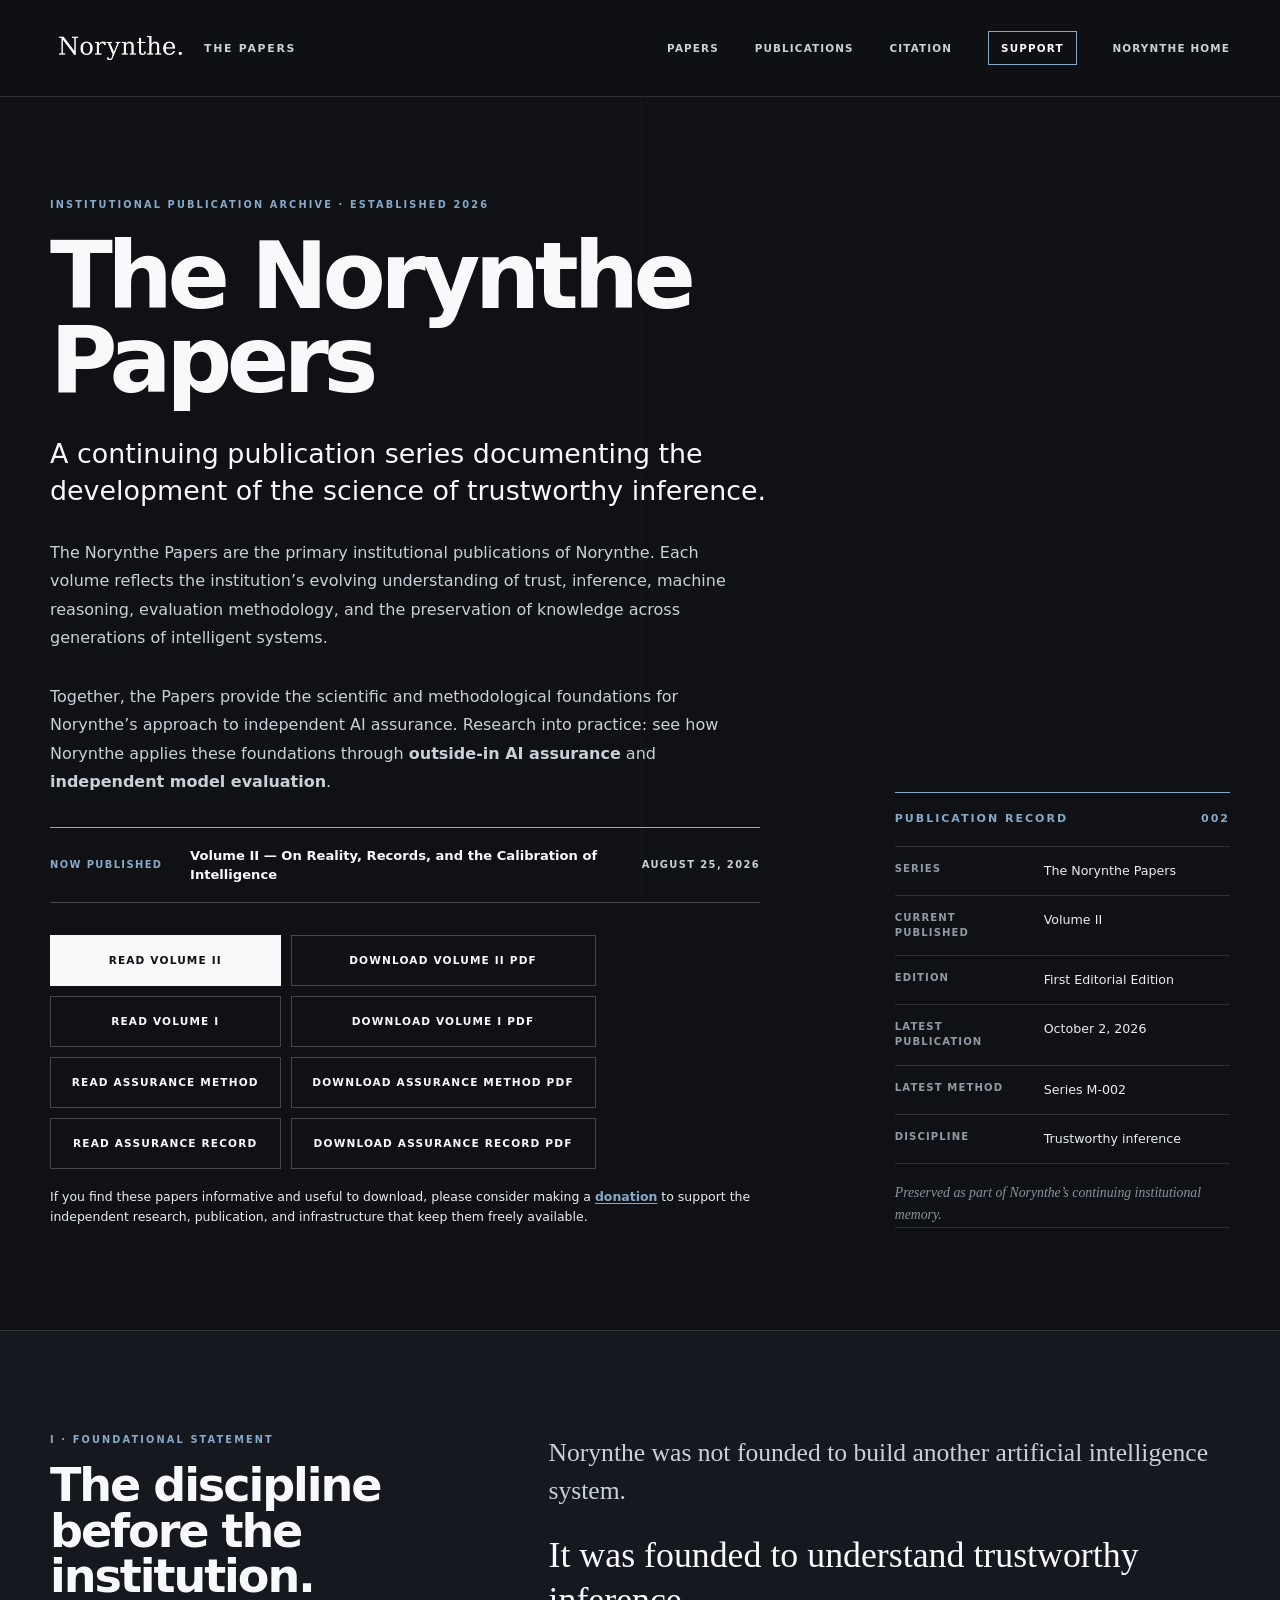
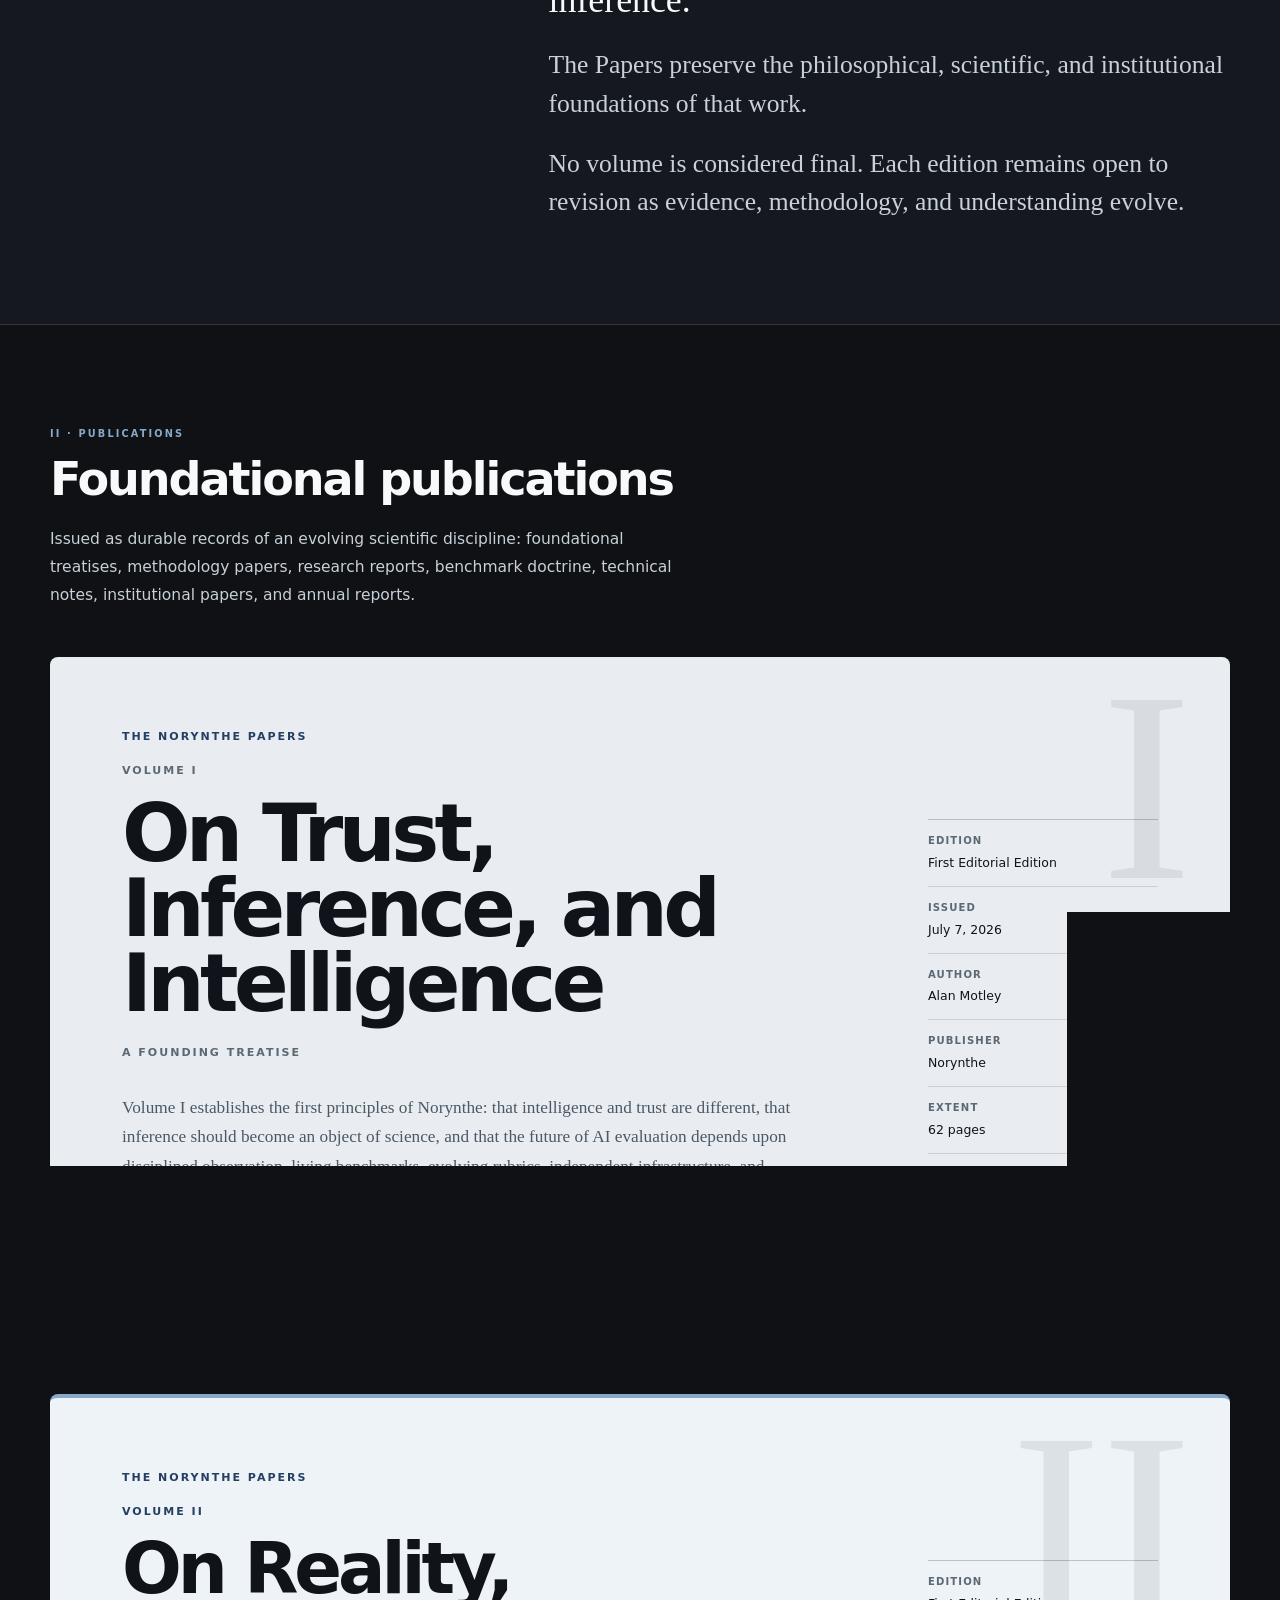
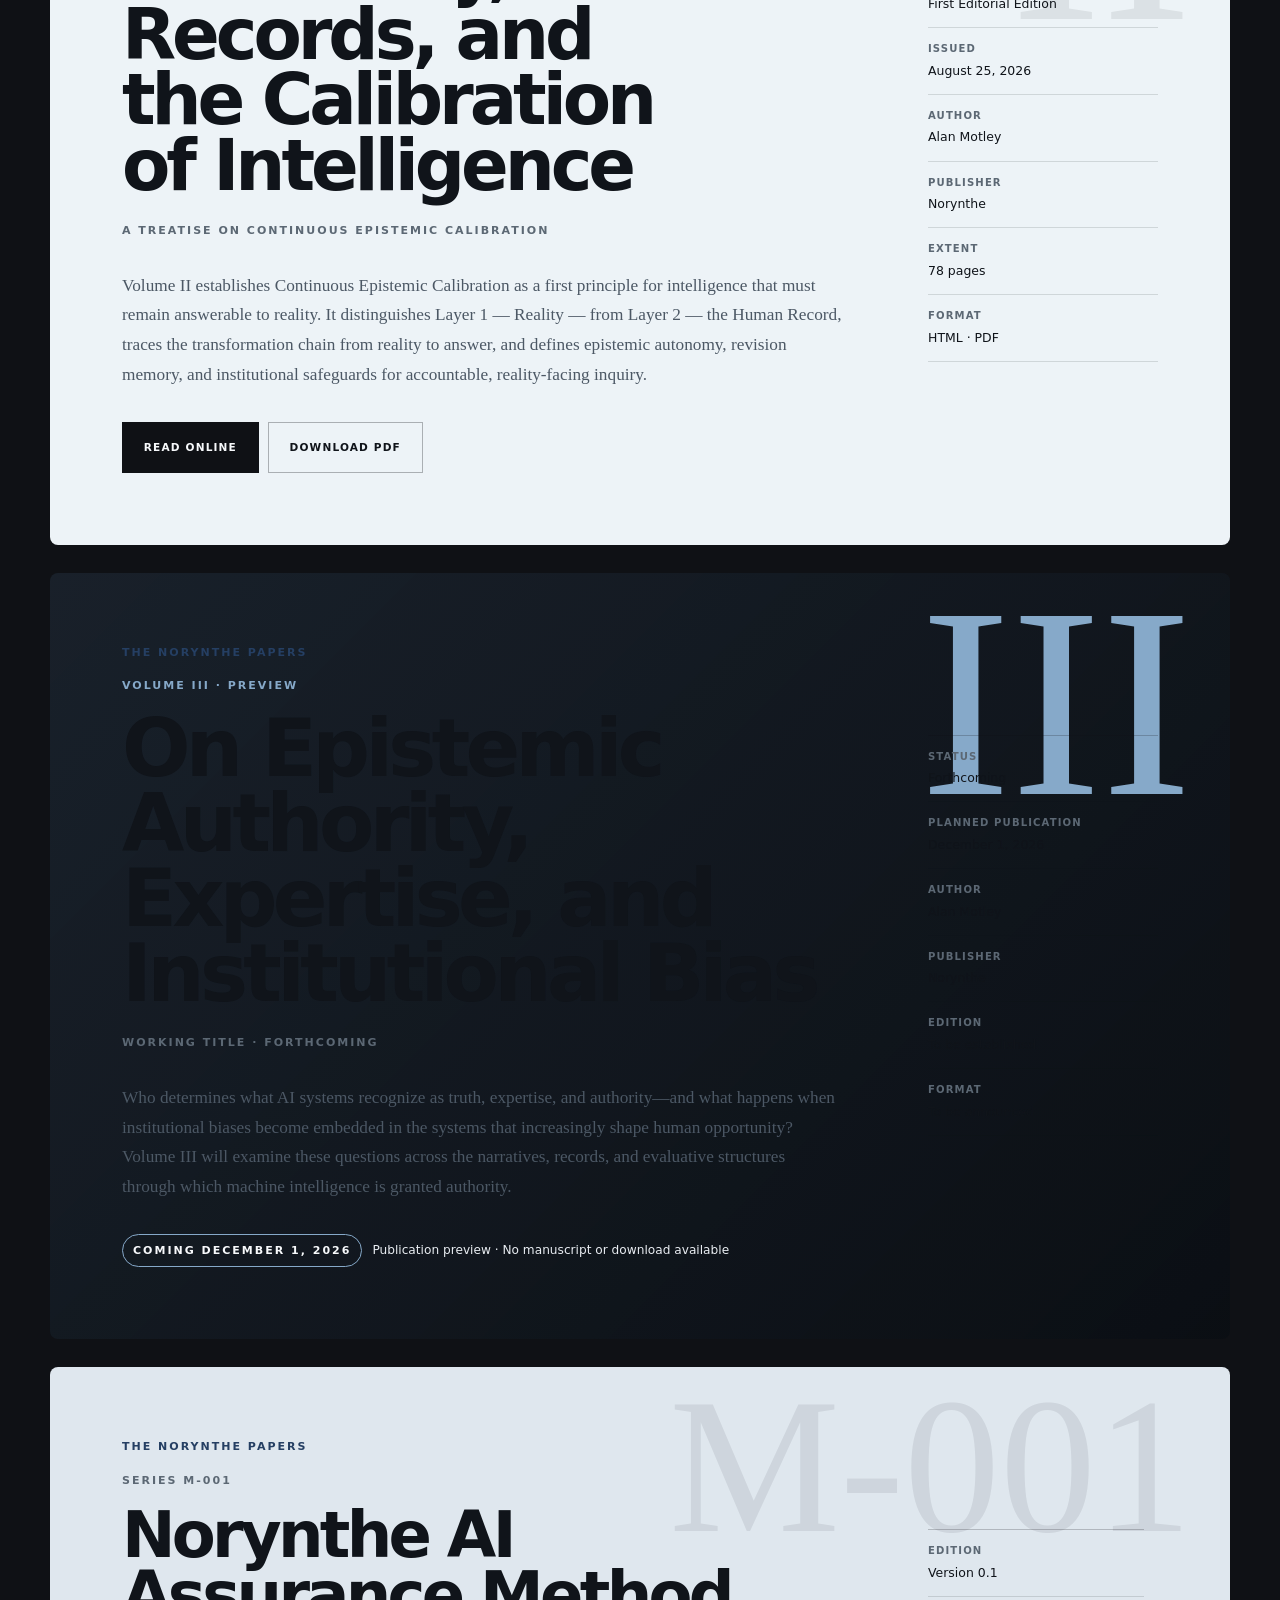
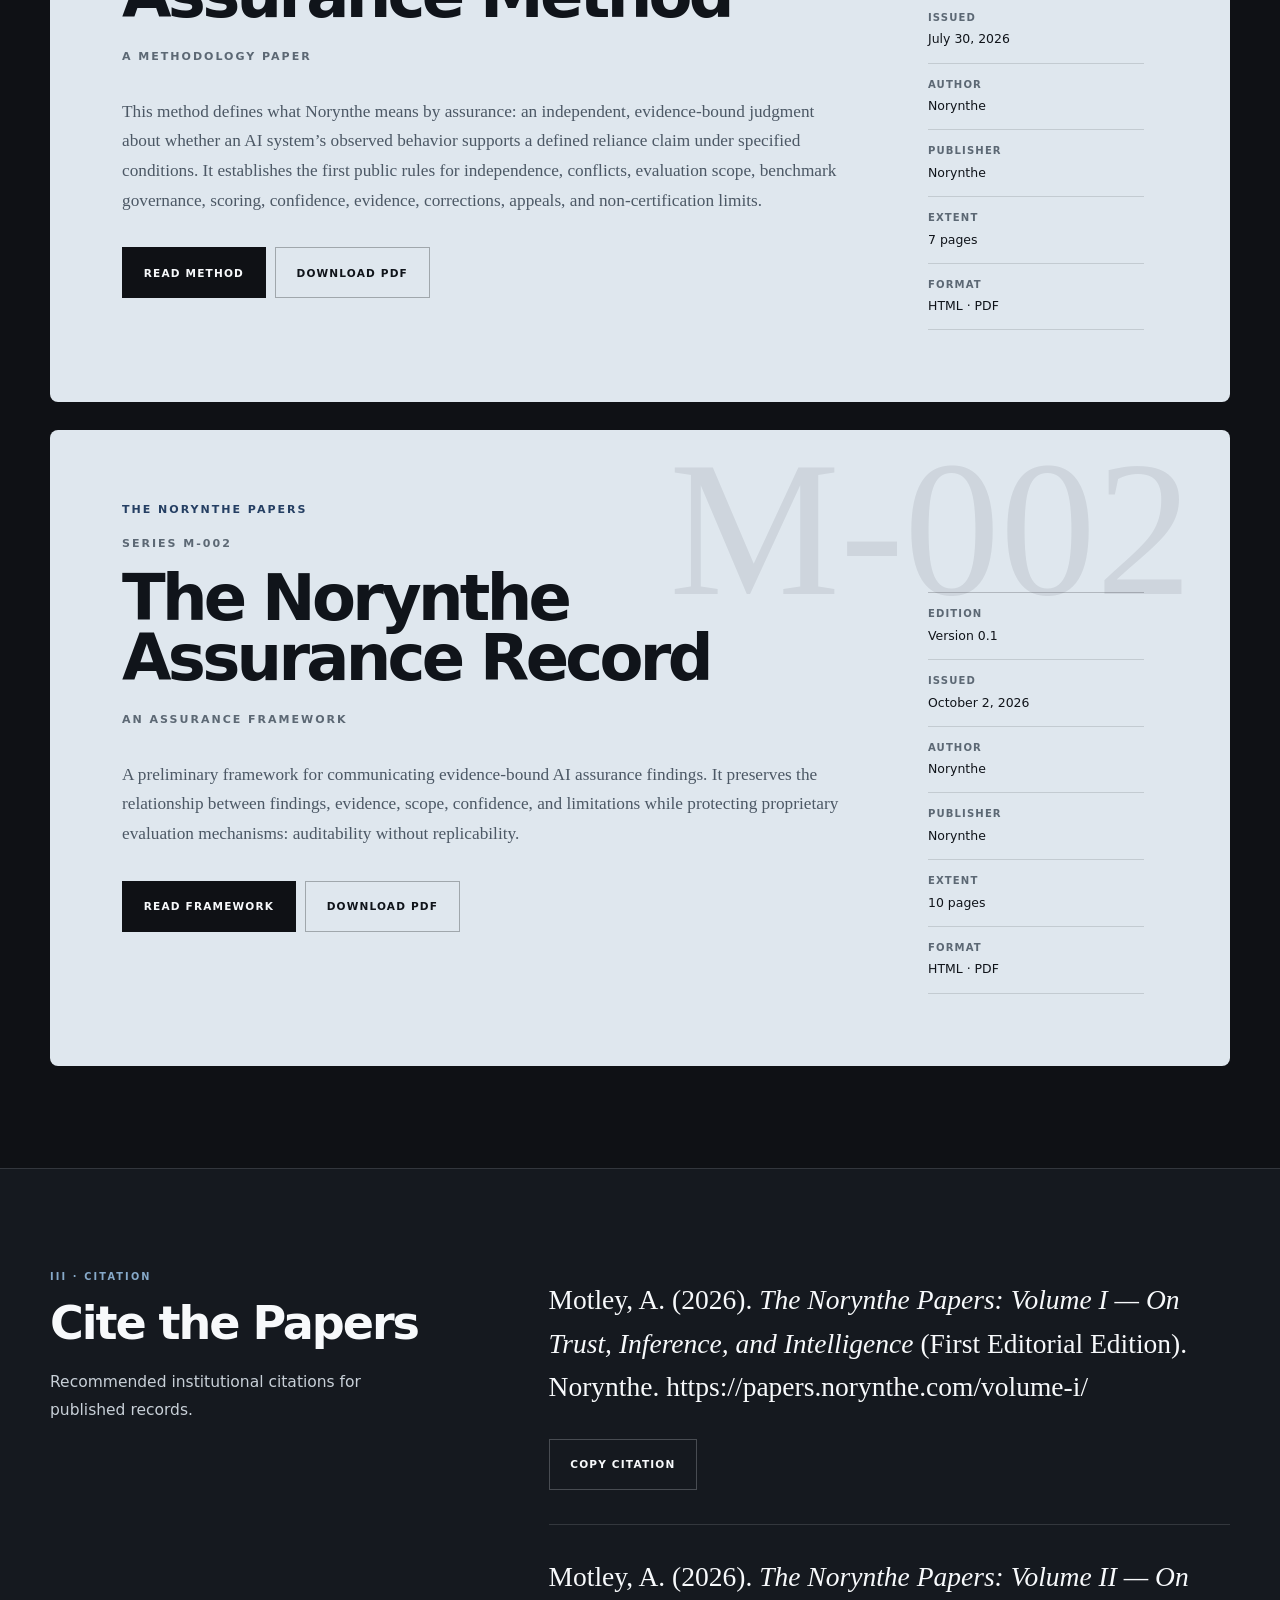
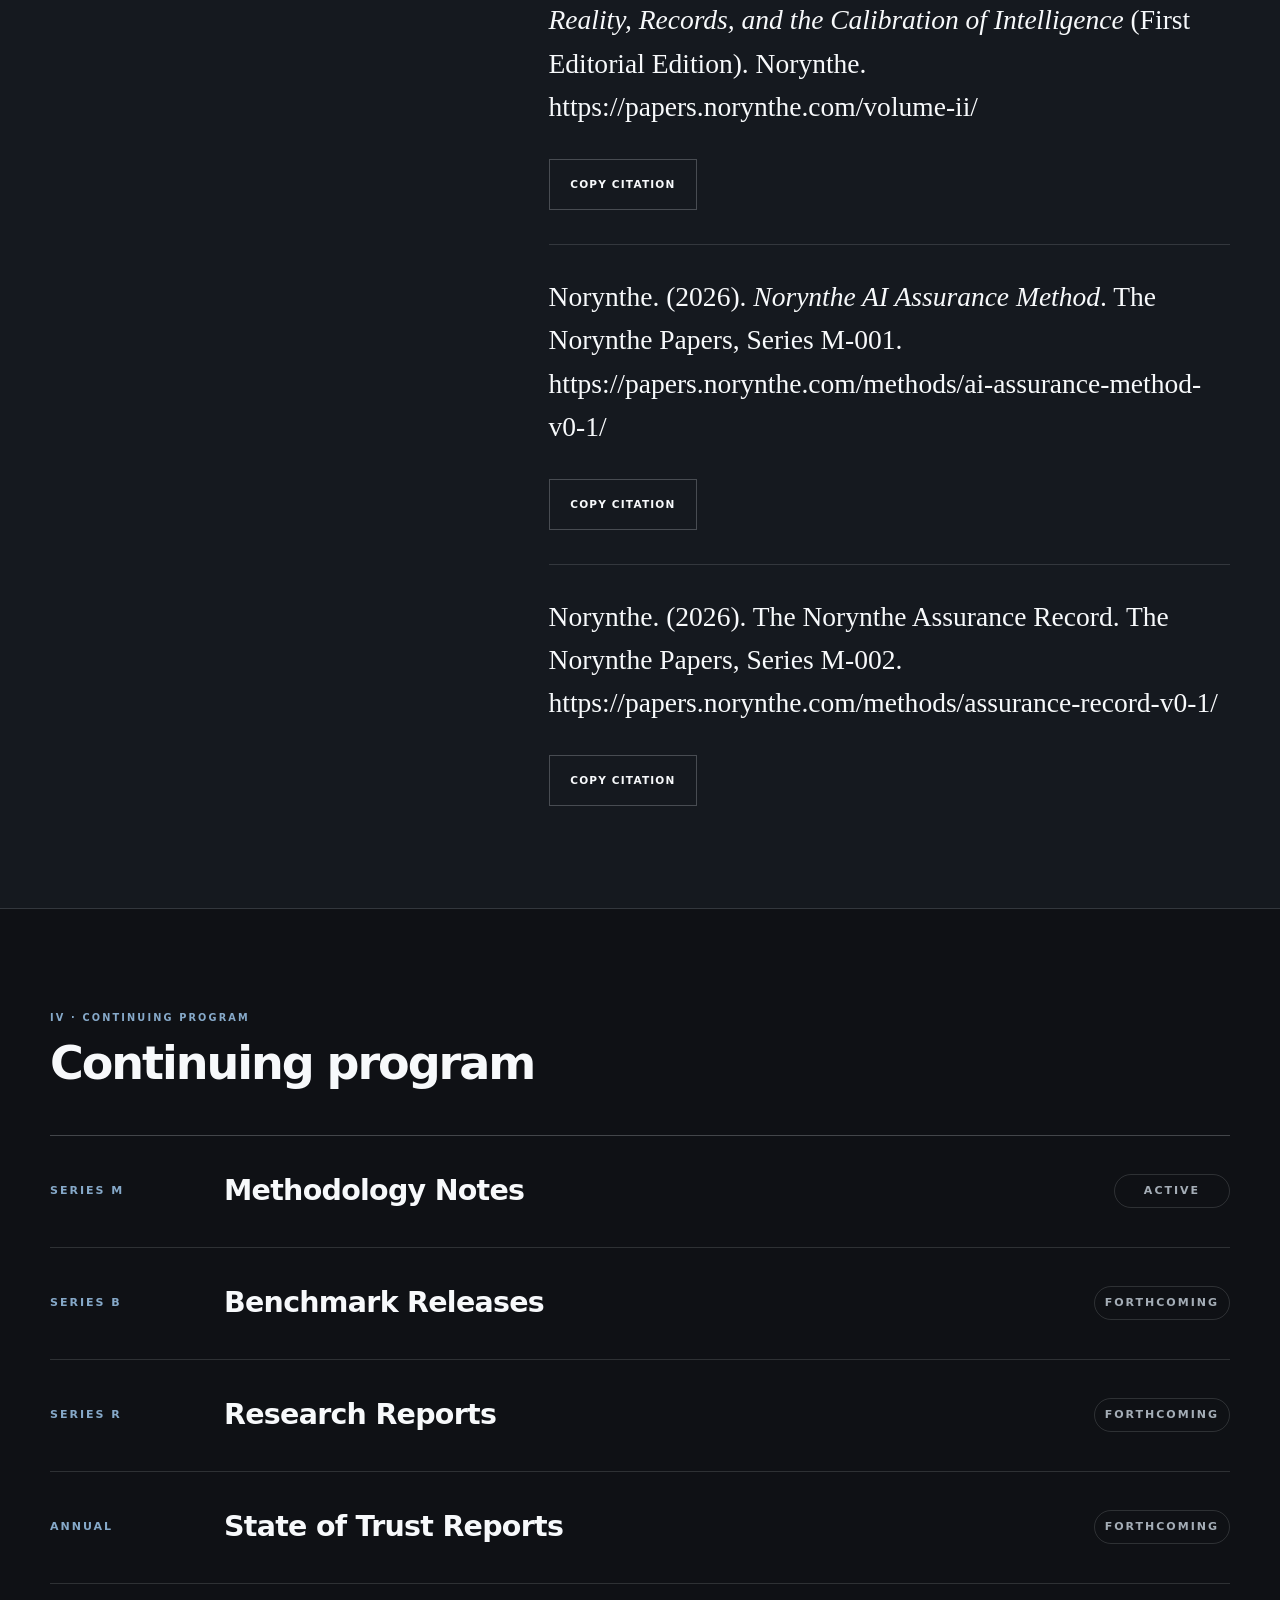
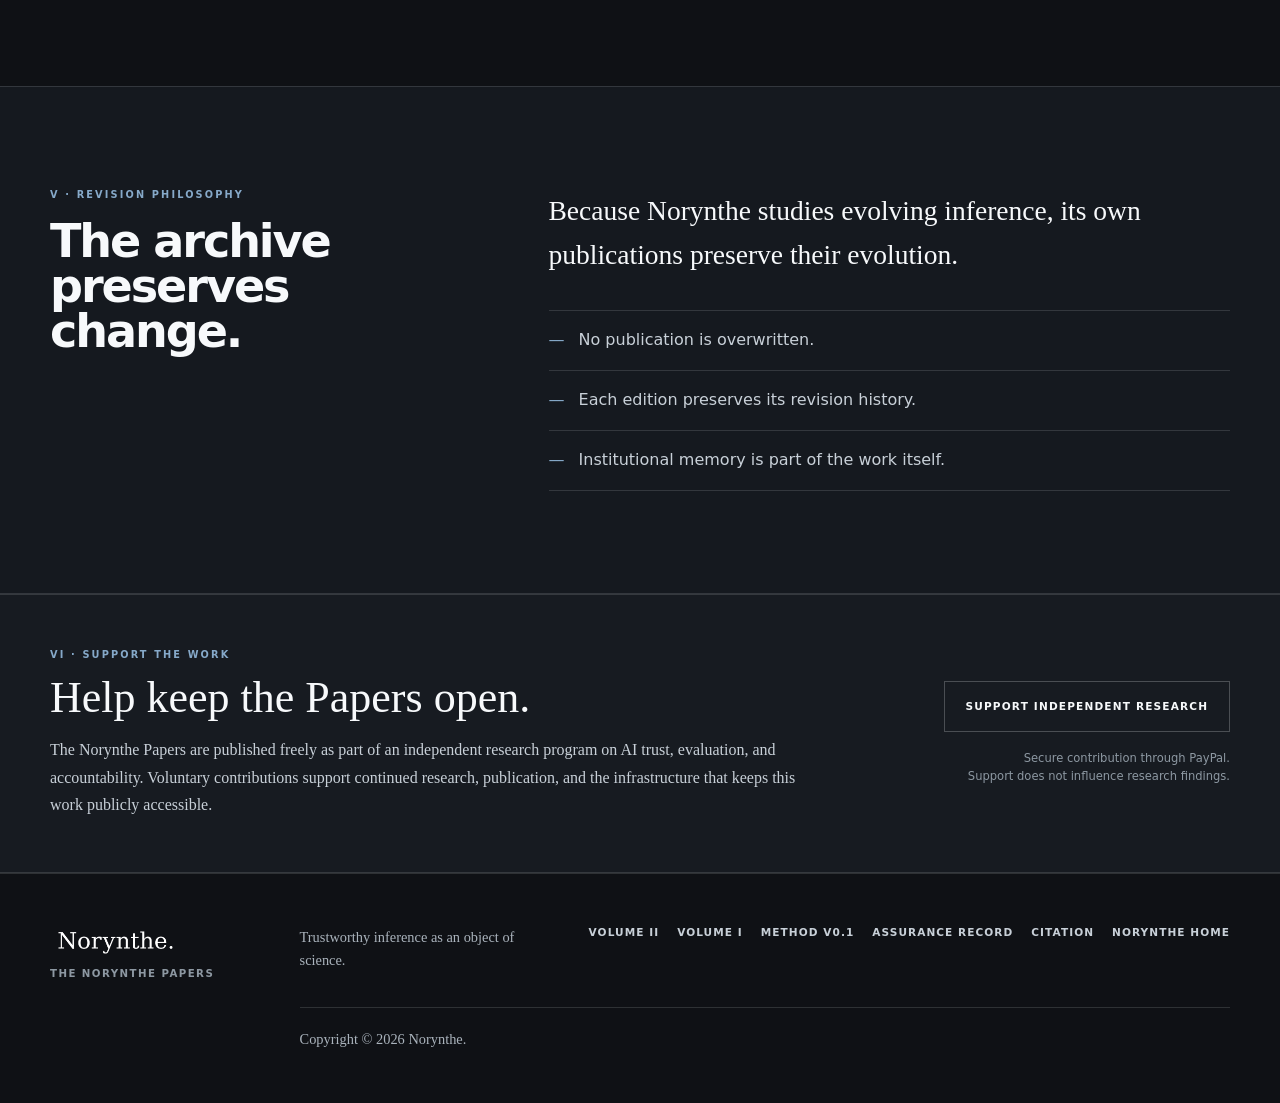
==== commit cbdd9638: "Add Volume III publication preview" ====
--- a/index.html
+++ b/index.html
@@ -380,6 +380,47 @@
         </dl>
       </article>
 
+      <article class="publication-card publication-volume-three" id="volume-iii-preview" aria-labelledby="volume-iii-title">
+        <div class="publication-number" aria-hidden="true">III</div>
+        <div class="publication-main">
+          <p class="publication-series">The Norynthe Papers</p>
+          <p class="publication-volume">Volume III · Preview</p>
+          <h3 id="volume-iii-title">On Epistemic Authority, Expertise, and Institutional Bias</h3>
+          <p class="publication-type">Working title · Forthcoming</p>
+          <p class="publication-description">Who determines what AI systems recognize as truth, expertise, and authority—and what happens when institutional biases become embedded in the systems that increasingly shape human opportunity? Volume III will examine these questions across the narratives, records, and evaluative structures through which machine intelligence is granted authority.</p>
+          <div class="publication-actions publication-preview-actions">
+            <span class="status-tag">Coming December 1, 2026</span>
+            <span class="preview-note">Publication preview · No manuscript or download available</span>
+          </div>
+        </div>
+        <dl class="publication-meta">
+          <div>
+            <dt>Status</dt>
+            <dd>Forthcoming</dd>
+          </div>
+          <div>
+            <dt>Planned publication</dt>
+            <dd><time datetime="2026-12-01">December 1, 2026</time></dd>
+          </div>
+          <div>
+            <dt>Author</dt>
+            <dd>Alan Motley</dd>
+          </div>
+          <div>
+            <dt>Publisher</dt>
+            <dd>Norynthe</dd>
+          </div>
+          <div>
+            <dt>Edition</dt>
+            <dd>To be established</dd>
+          </div>
+          <div>
+            <dt>Format</dt>
+            <dd>To be announced</dd>
+          </div>
+        </dl>
+      </article>
+
       <article class="publication-card publication-method">
         <div class="publication-number" aria-hidden="true">M-001</div>
         <div class="publication-main">
@@ -586,13 +627,8 @@
     <form method="dialog" class="research-gateway-card" data-gateway-form>
       <button class="research-gateway-close" value="cancel" aria-label="Close download support options">×</button>
       <p class="section-index">Before you download</p>
-      <h2 id="research-gateway-title">Keep the research open.</h2>
-      <p class="research-gateway-intro">The Papers remain free to read and download. If this work is useful, you can help sustain independent, evidence-bound evaluation.</p>
-      <div class="research-gateway-funding">
-        <strong>Frontier-scale evaluation funding</strong>
-        <p>A $2,500 contribution can help underwrite a focused evaluation cycle: scoped questions, preserved evidence, and a public account of what the evidence supports and where it remains limited.</p>
-        <p class="research-gateway-note">This is a funding explanation, not a promise of a particular result, endorsement, or tax-deductible status.</p>
-      </div>
+      <h2 id="research-gateway-title">Support Independent AI Research</h2>
+      <p class="research-gateway-intro">The Norynthe Papers are independently researched, developed, and published to advance transparency, accountability, and trust in artificial intelligence. Your contribution helps sustain this work, support continued research, and keep these publications accessible to the public.</p>
       <fieldset class="research-gateway-interest">
         <legend>What brings you to the Papers? <span>(optional)</span></legend>
         <label><input type="radio" name="research-interest" value="academic"> Academic research</label>
--- a/papers.css
+++ b/papers.css
@@ -754,6 +754,31 @@
   text-align: center;
   border: 1px solid var(--nt-line);
   border-radius: 999px;
+}
+
+.publication-volume-three {
+  background: linear-gradient(135deg, rgba(29, 39, 51, 0.72), rgba(11, 15, 20, 0.96));
+  border-color: rgba(118, 169, 219, 0.42);
+}
+
+.publication-volume-three .publication-number,
+.publication-volume-three .publication-volume {
+  color: var(--nt-blue);
+}
+
+.publication-preview-actions {
+  align-items: center;
+}
+
+.publication-preview-actions .status-tag {
+  color: var(--nt-white);
+  border-color: var(--nt-blue);
+}
+
+.preview-note {
+  color: var(--nt-mist);
+  font-size: 0.76rem;
+  line-height: 1.5;
 }
 
 .revision-statement > p {
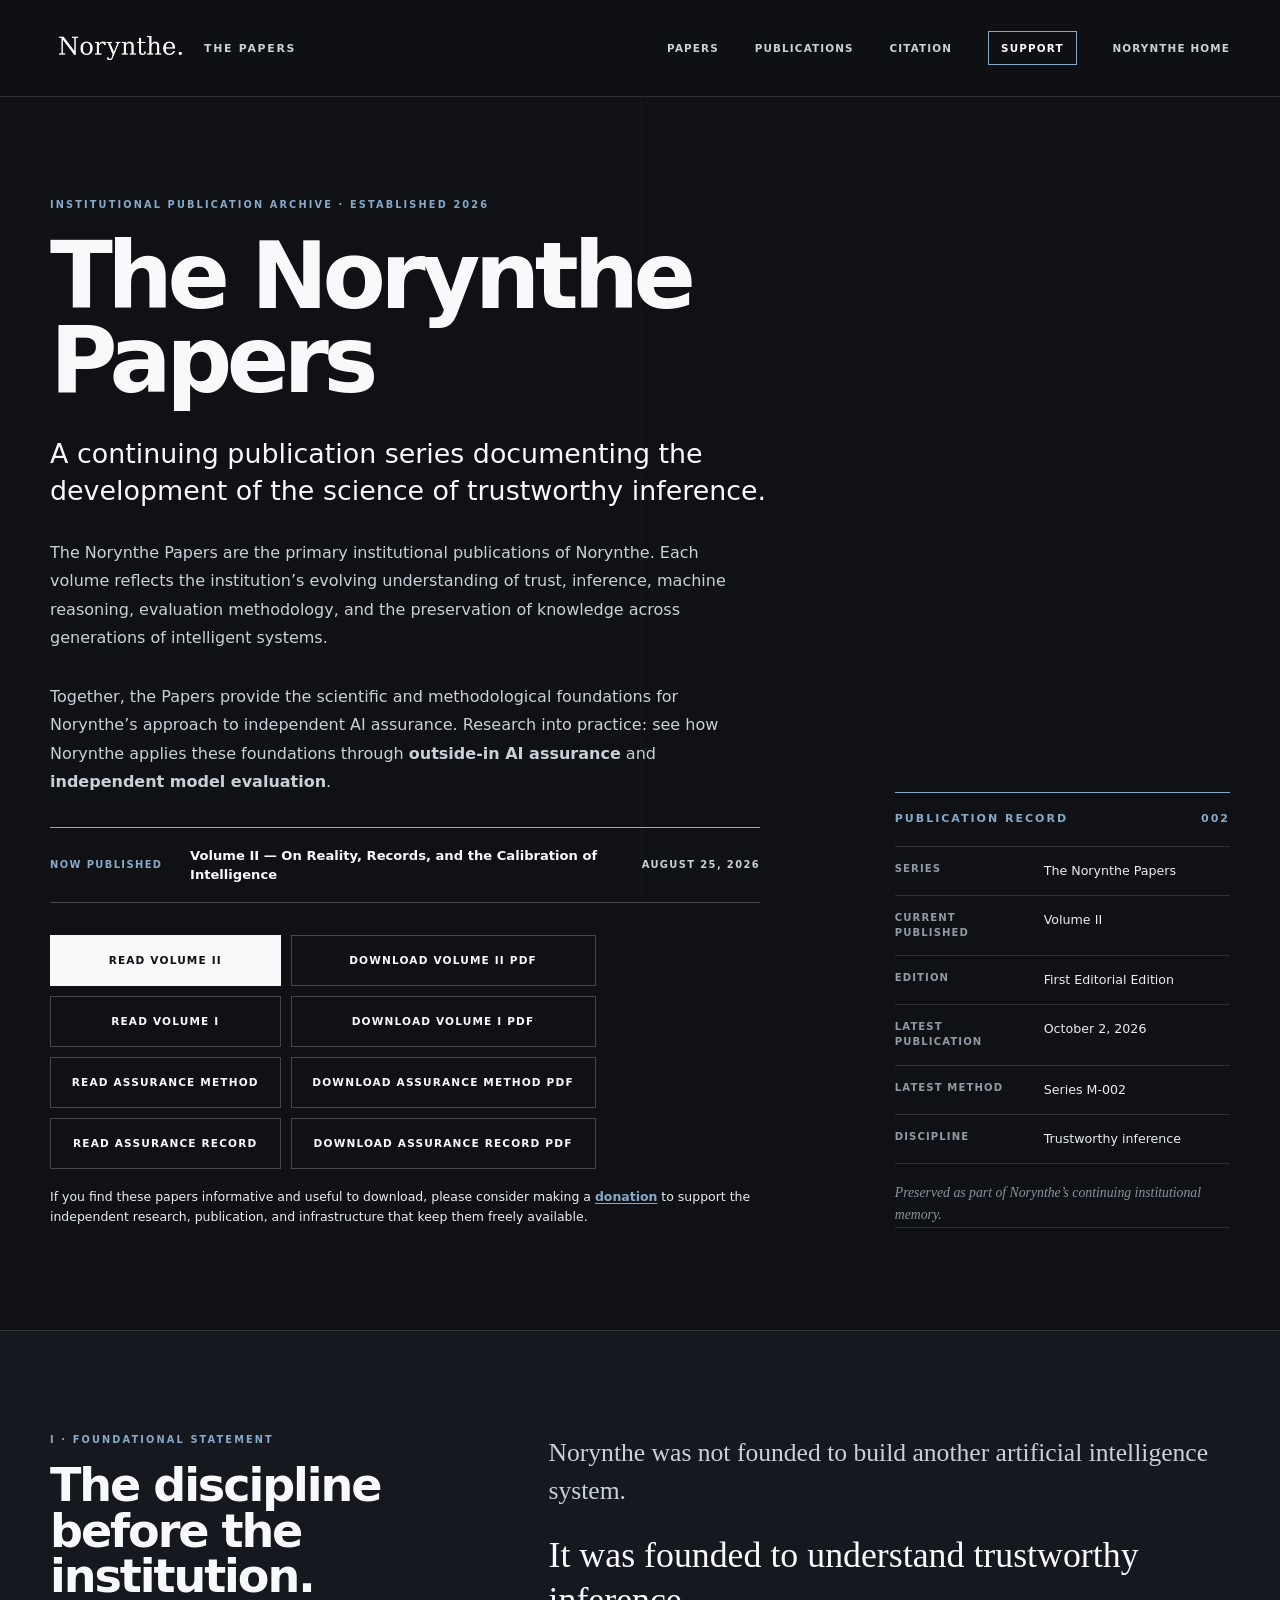
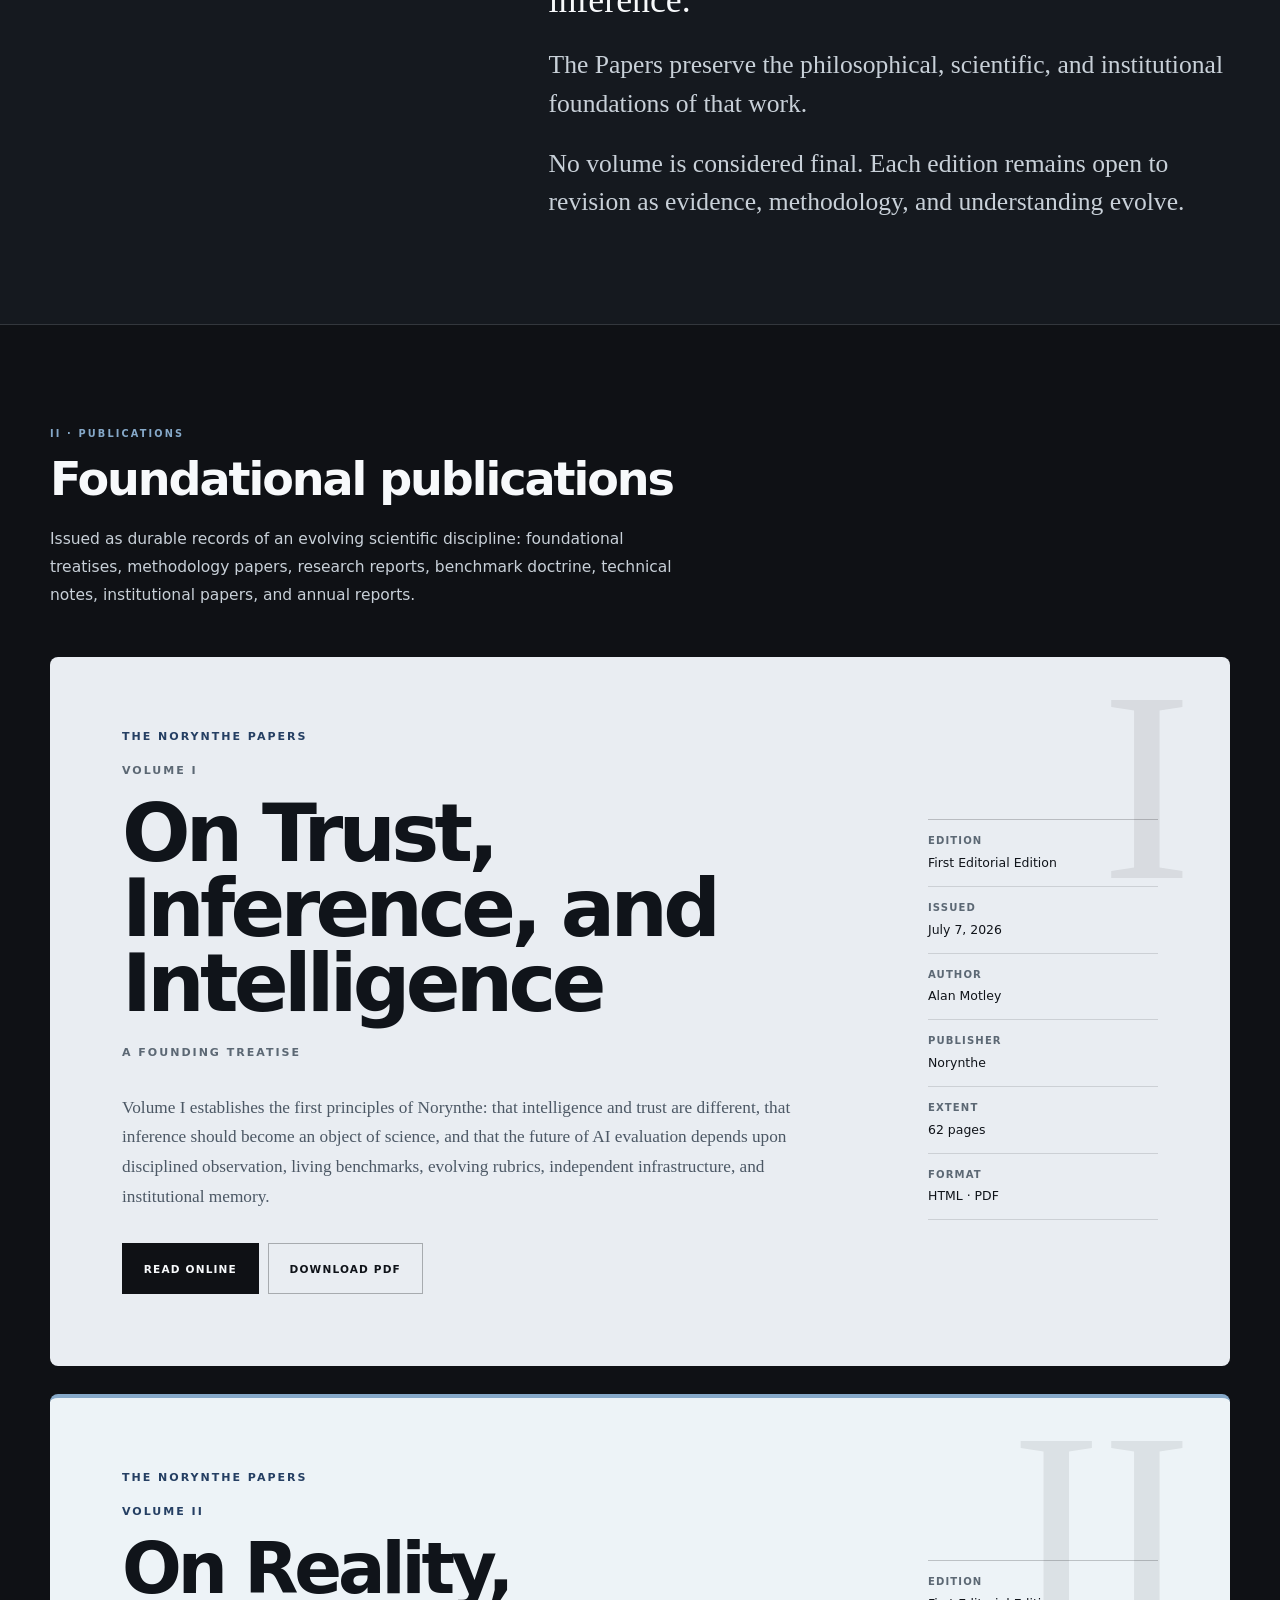
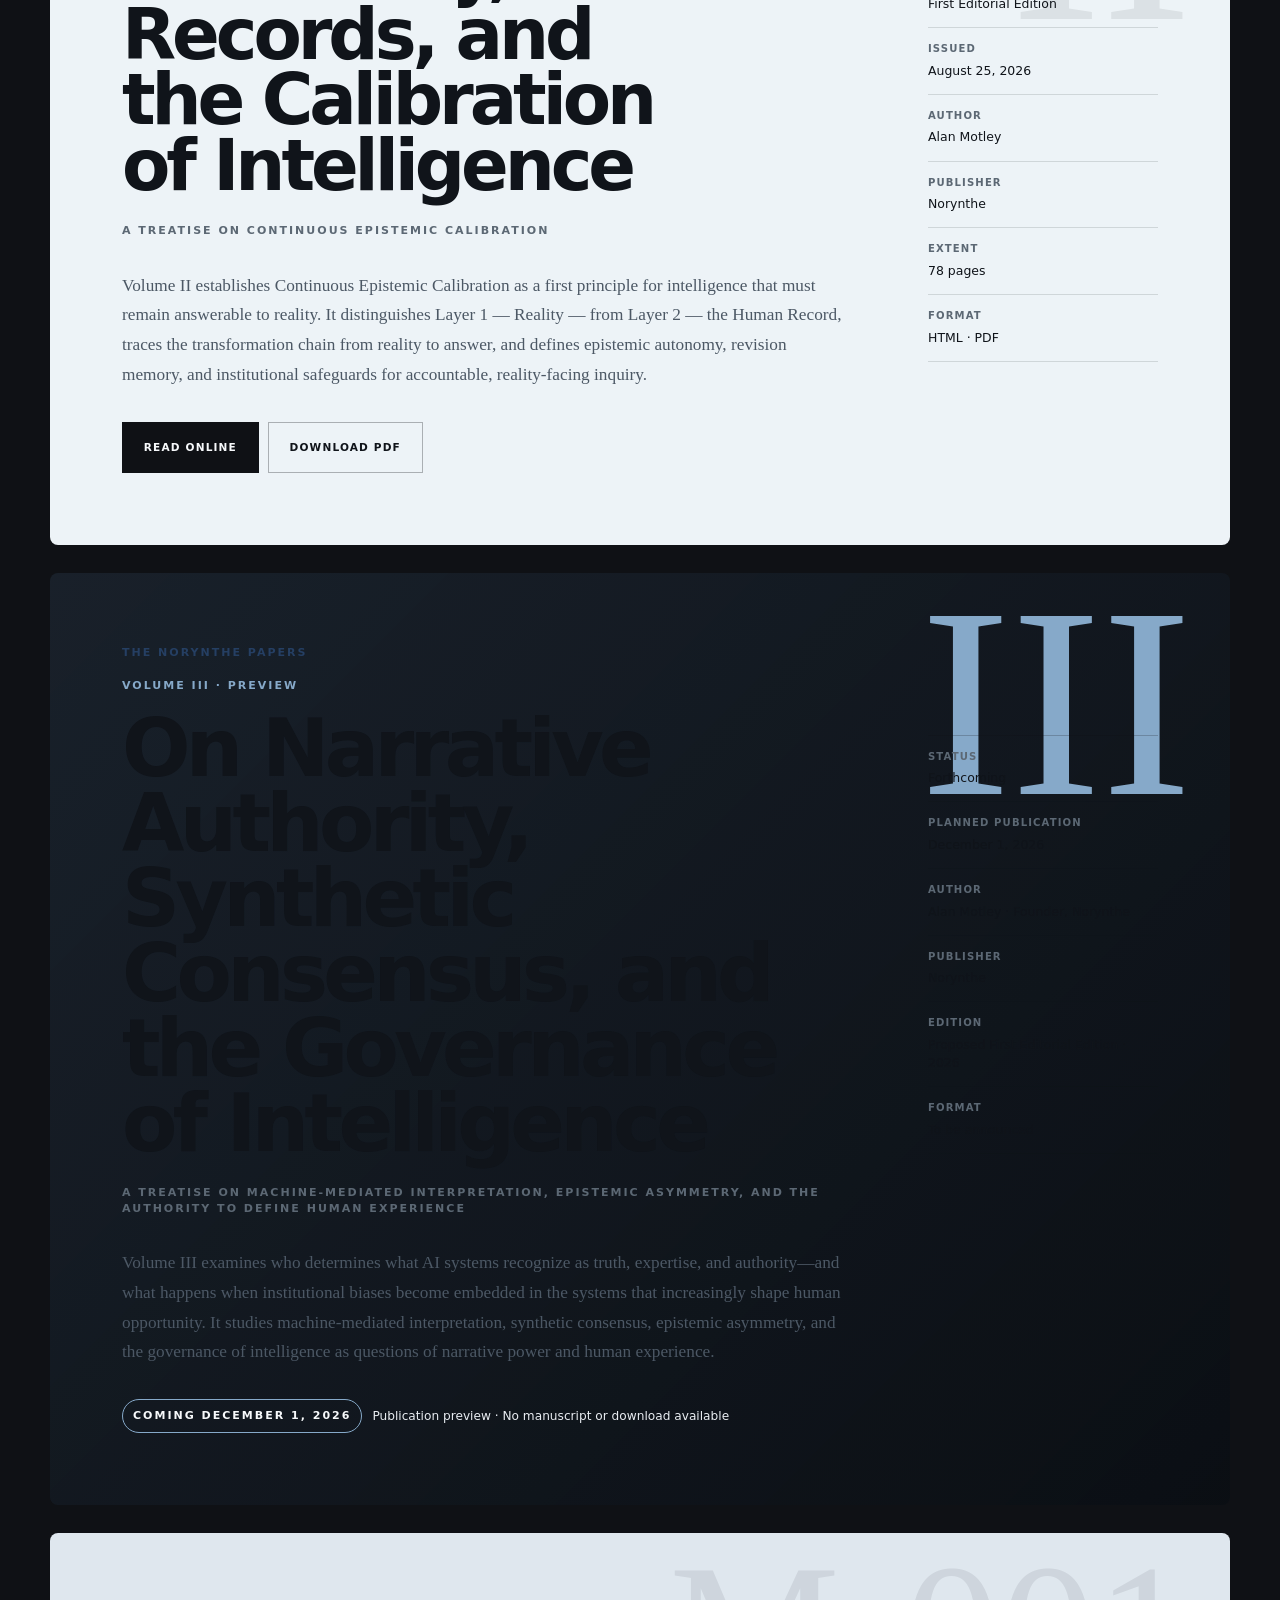
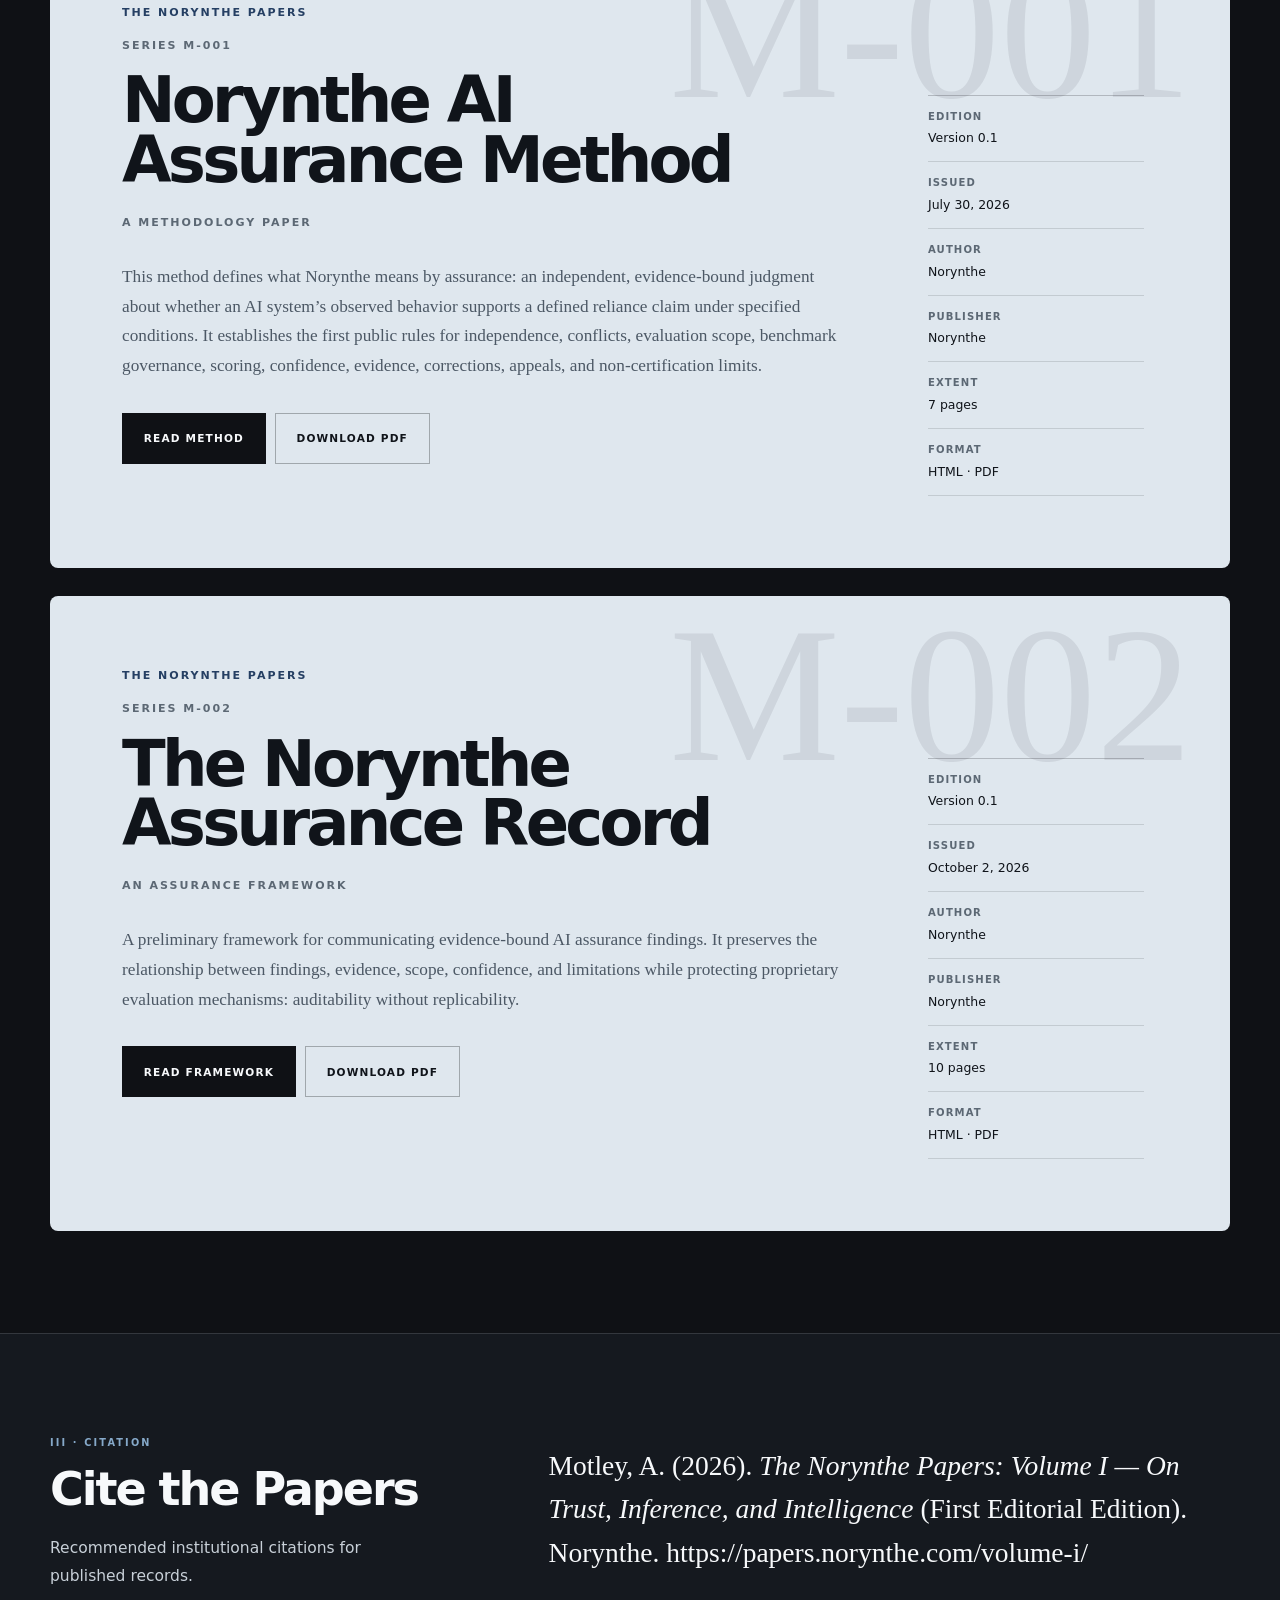
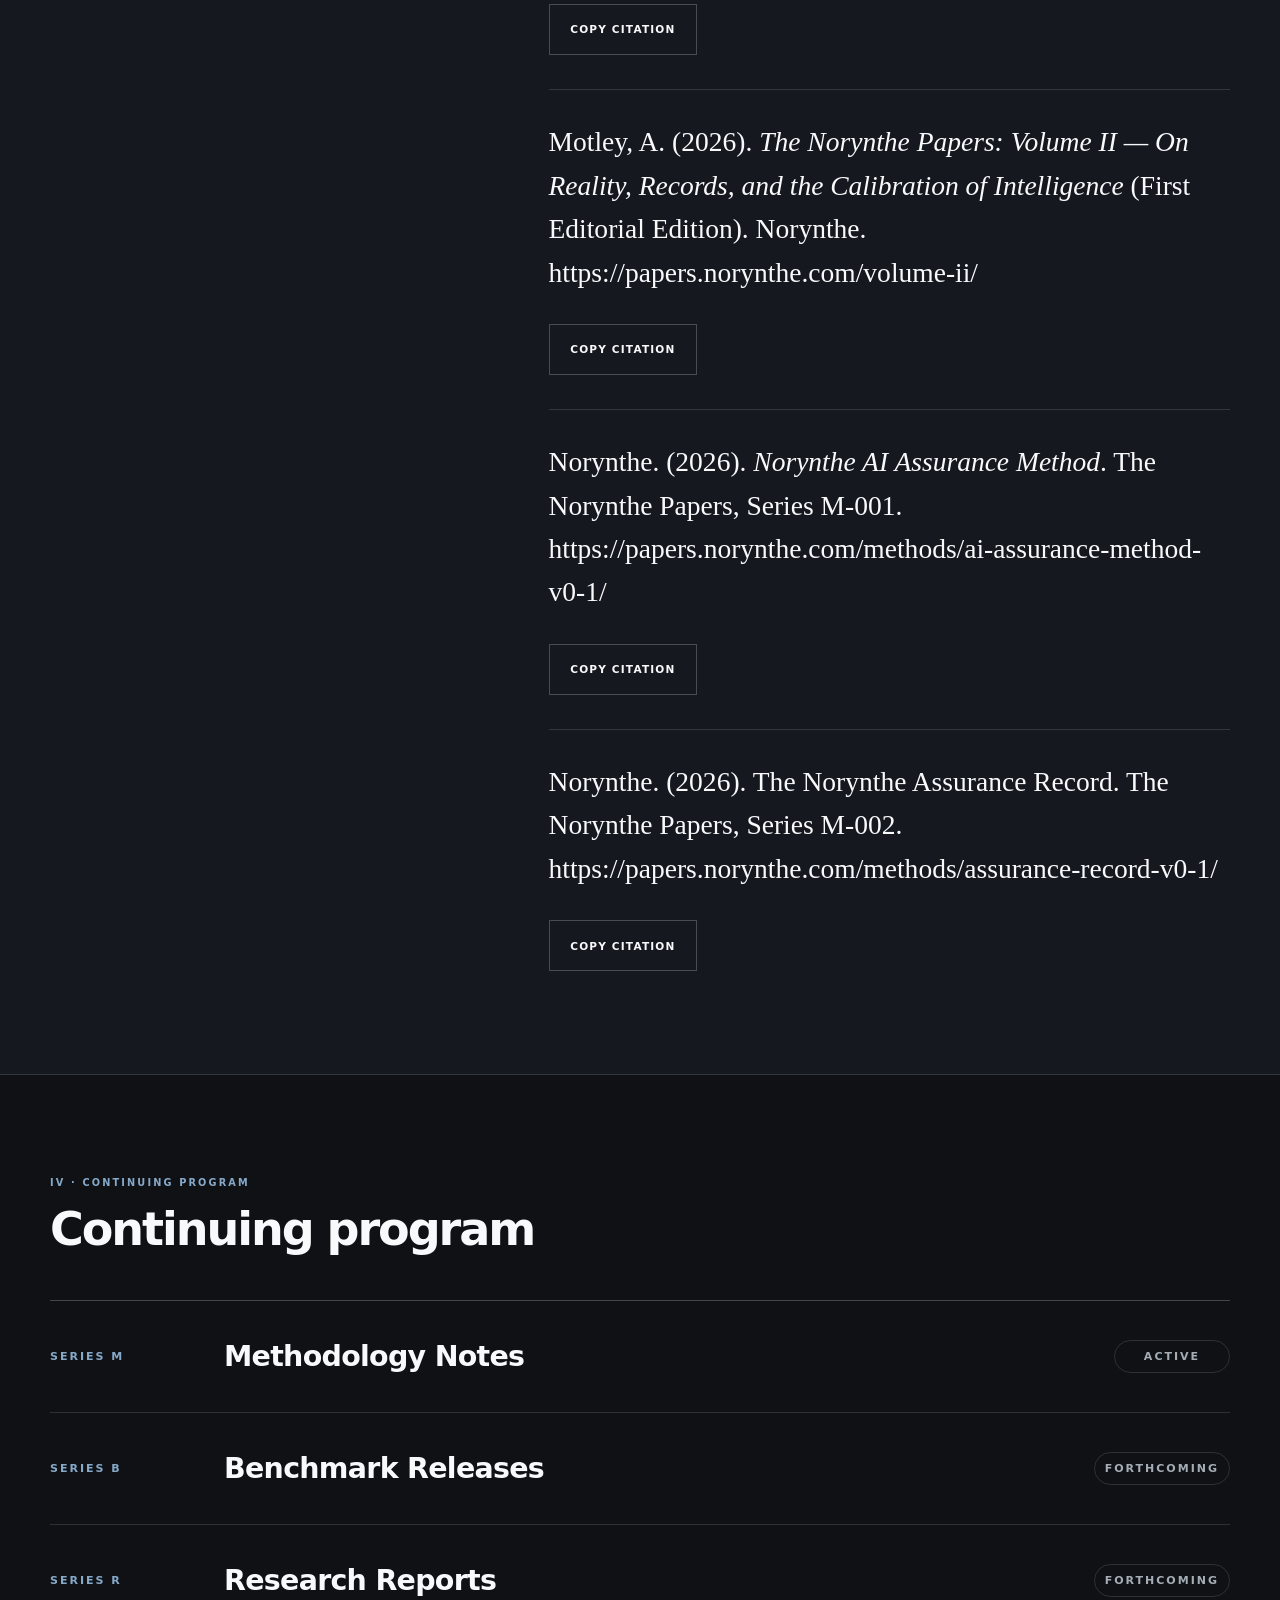
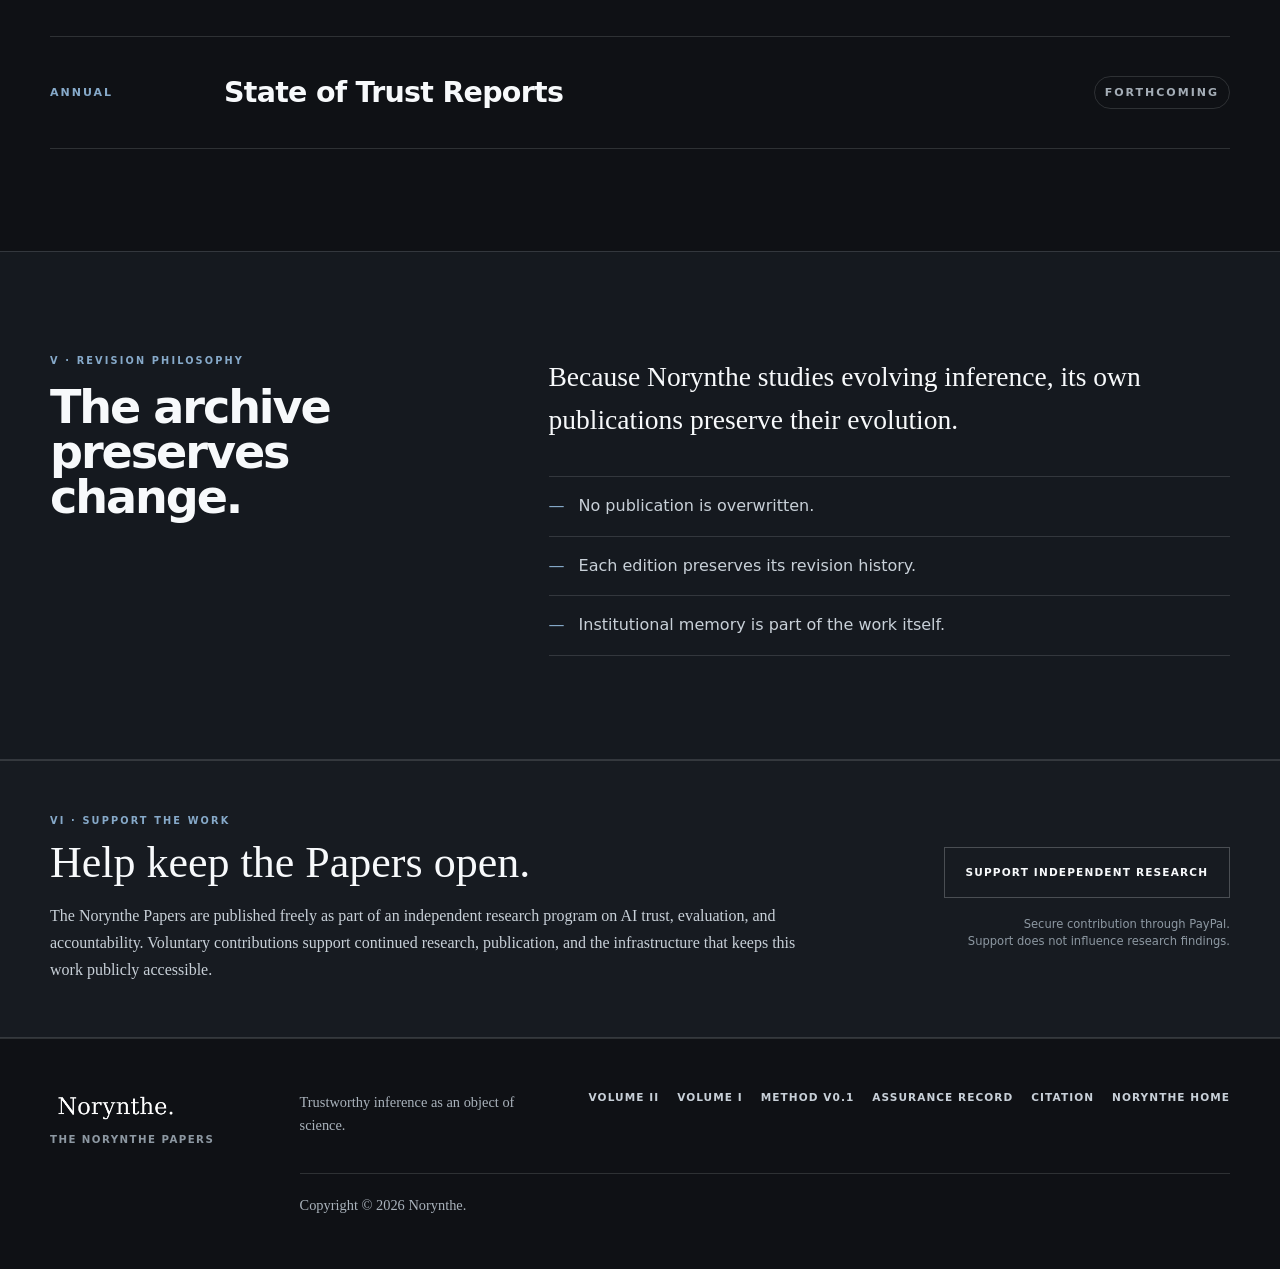
==== commit efdd1440: "Refine Volume III preview metadata" ====
--- a/index.html
+++ b/index.html
@@ -385,9 +385,9 @@
         <div class="publication-main">
           <p class="publication-series">The Norynthe Papers</p>
           <p class="publication-volume">Volume III · Preview</p>
-          <h3 id="volume-iii-title">On Epistemic Authority, Expertise, and Institutional Bias</h3>
-          <p class="publication-type">Working title · Forthcoming</p>
-          <p class="publication-description">Who determines what AI systems recognize as truth, expertise, and authority—and what happens when institutional biases become embedded in the systems that increasingly shape human opportunity? Volume III will examine these questions across the narratives, records, and evaluative structures through which machine intelligence is granted authority.</p>
+          <h3 id="volume-iii-title">On Narrative Authority, Synthetic Consensus, and the Governance of Intelligence</h3>
+          <p class="publication-type">A Treatise on Machine-Mediated Interpretation, Epistemic Asymmetry, and the Authority to Define Human Experience</p>
+          <p class="publication-description">Volume III examines who determines what AI systems recognize as truth, expertise, and authority—and what happens when institutional biases become embedded in the systems that increasingly shape human opportunity. It studies machine-mediated interpretation, synthetic consensus, epistemic asymmetry, and the governance of intelligence as questions of narrative power and human experience.</p>
           <div class="publication-actions publication-preview-actions">
             <span class="status-tag">Coming December 1, 2026</span>
             <span class="preview-note">Publication preview · No manuscript or download available</span>
@@ -404,7 +404,7 @@
           </div>
           <div>
             <dt>Author</dt>
-            <dd>Alan Motley</dd>
+            <dd>Alan Motley · Founder, Norynthe</dd>
           </div>
           <div>
             <dt>Publisher</dt>
@@ -412,7 +412,7 @@
           </div>
           <div>
             <dt>Edition</dt>
-            <dd>To be established</dd>
+            <dd>Proposed First Editorial Edition · 2026</dd>
           </div>
           <div>
             <dt>Format</dt>
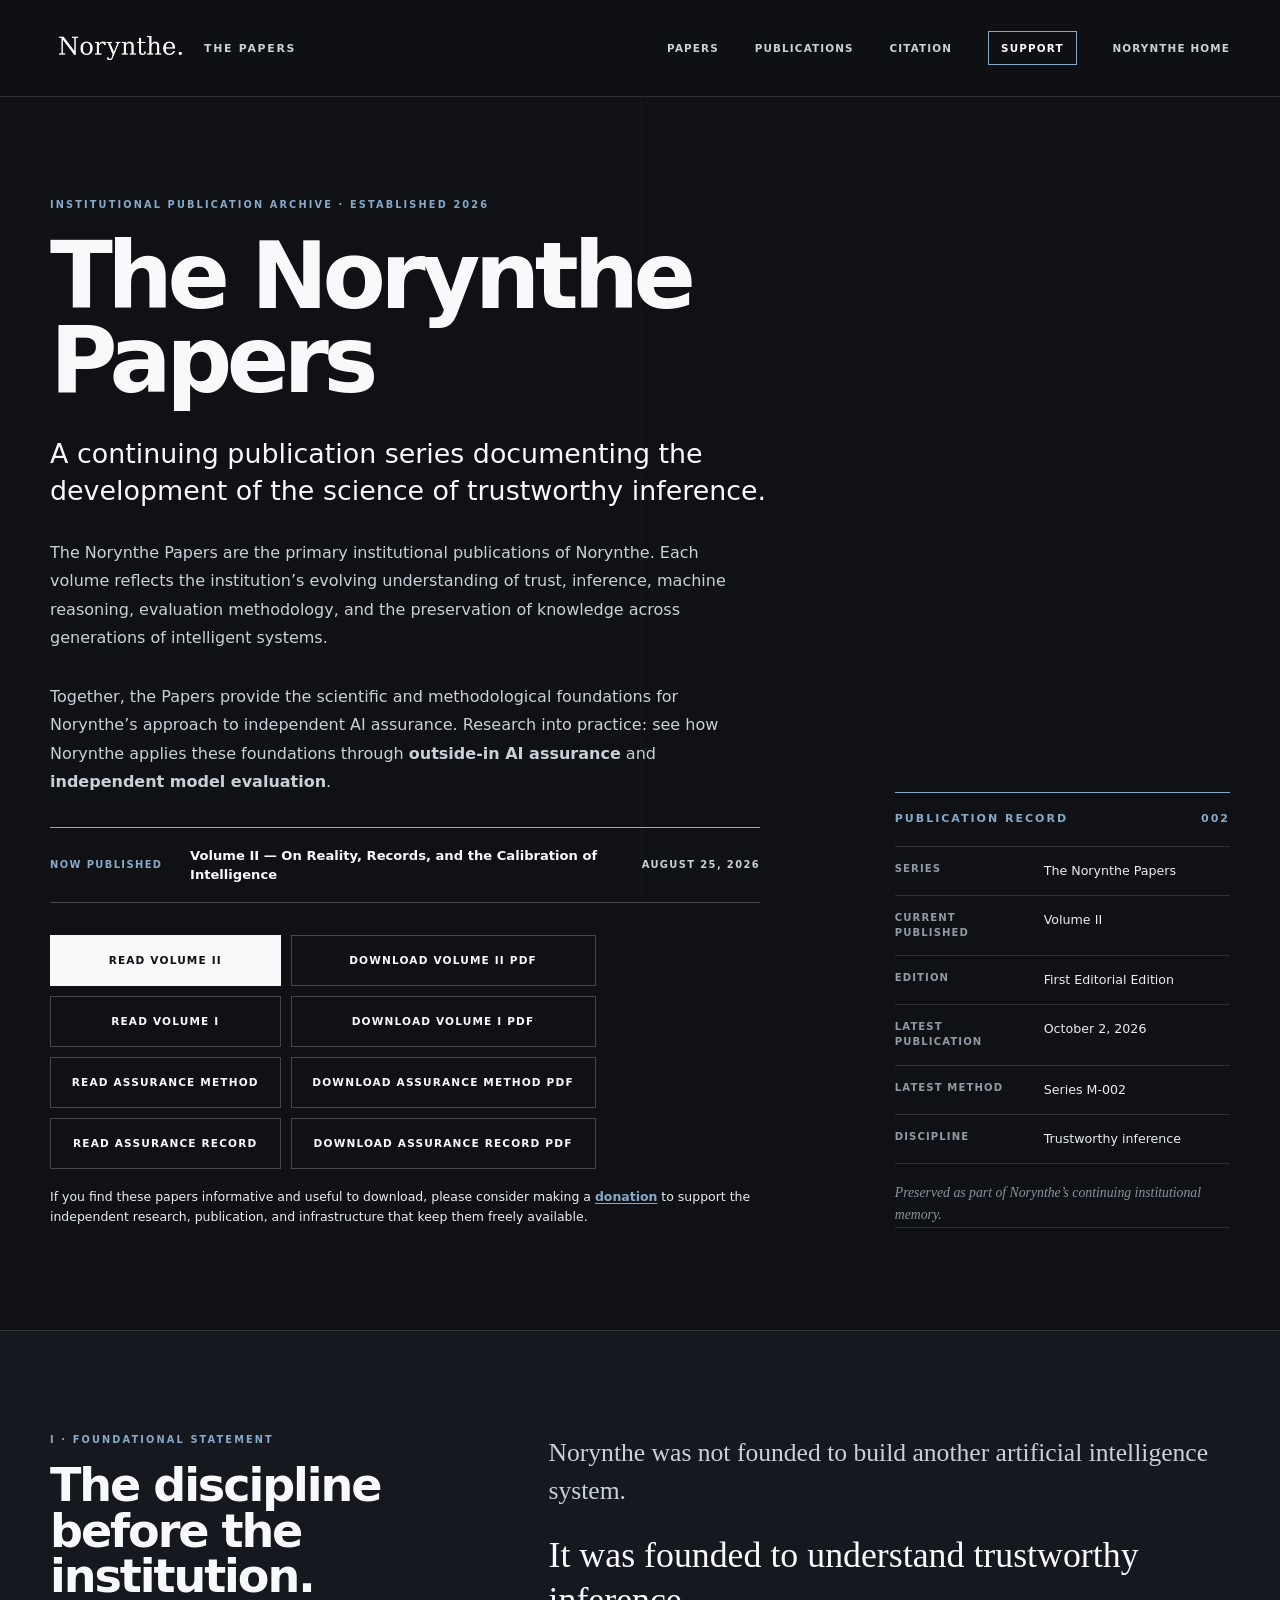
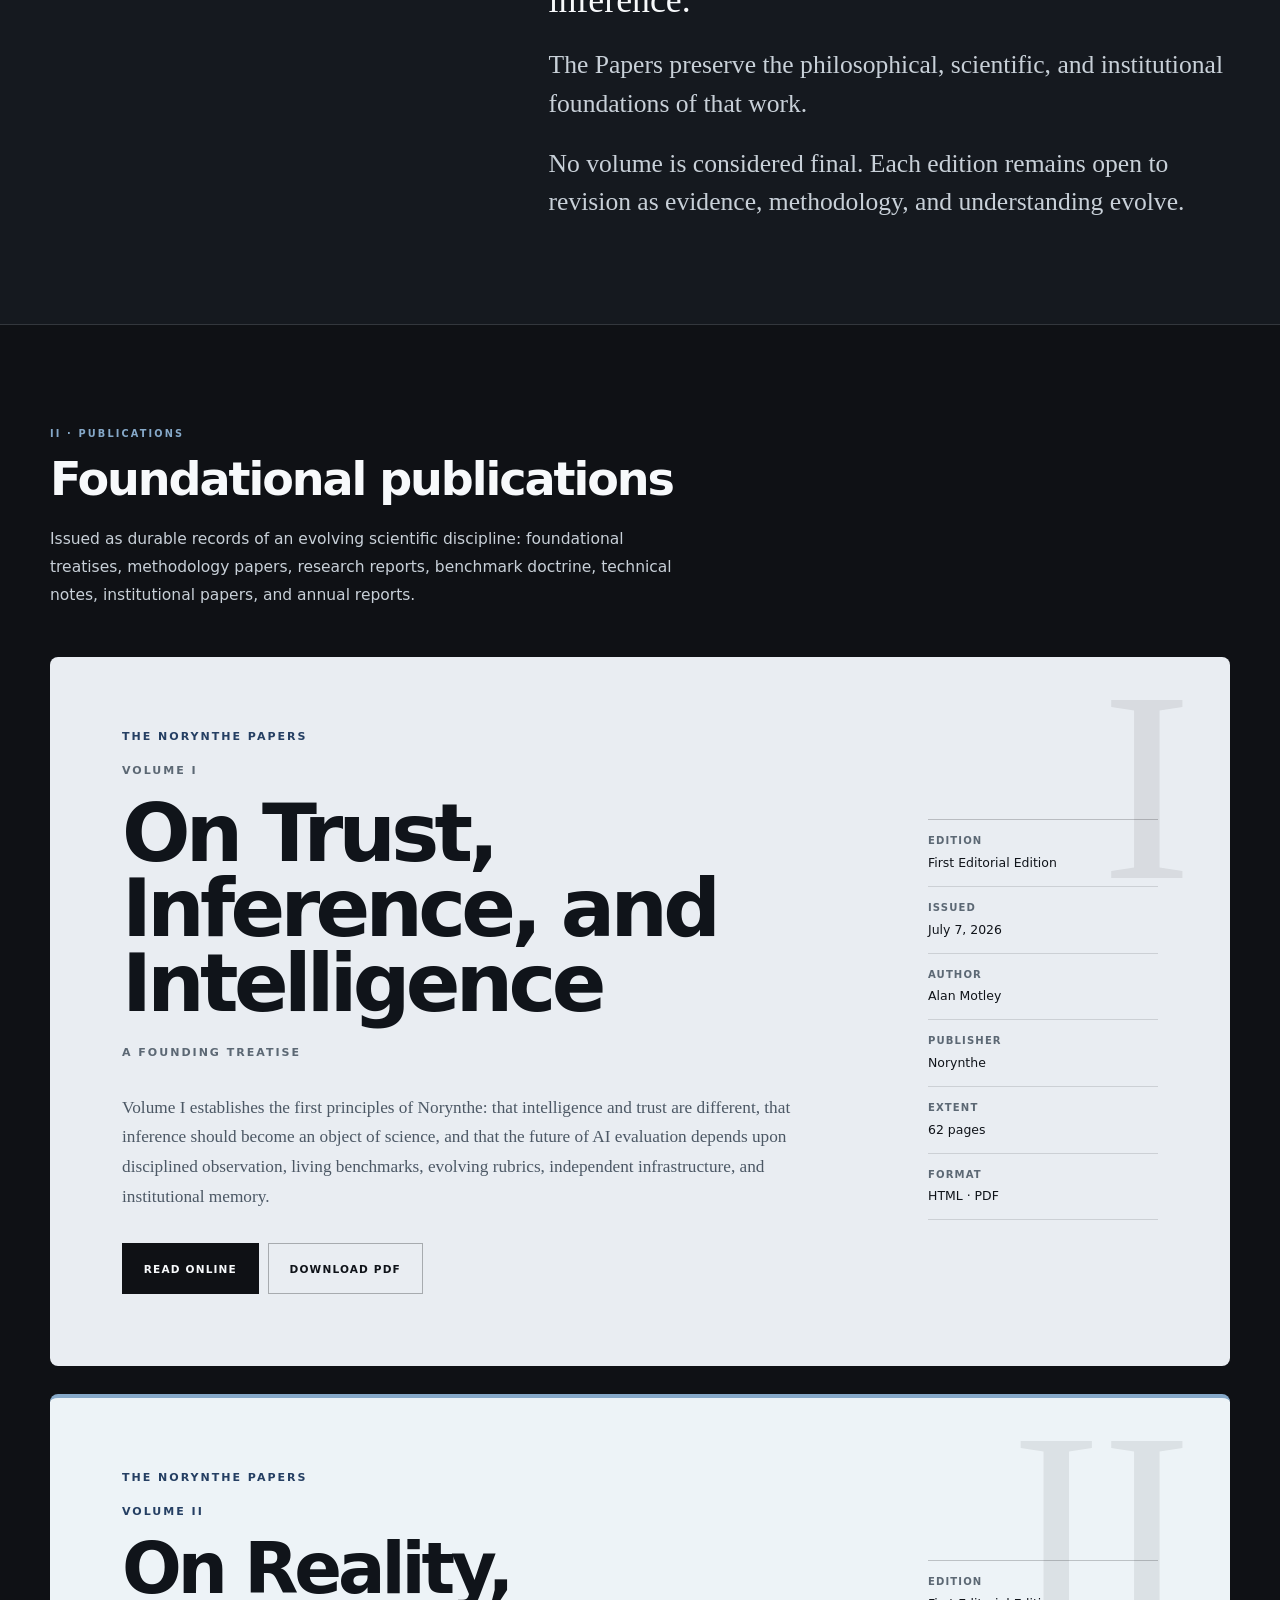
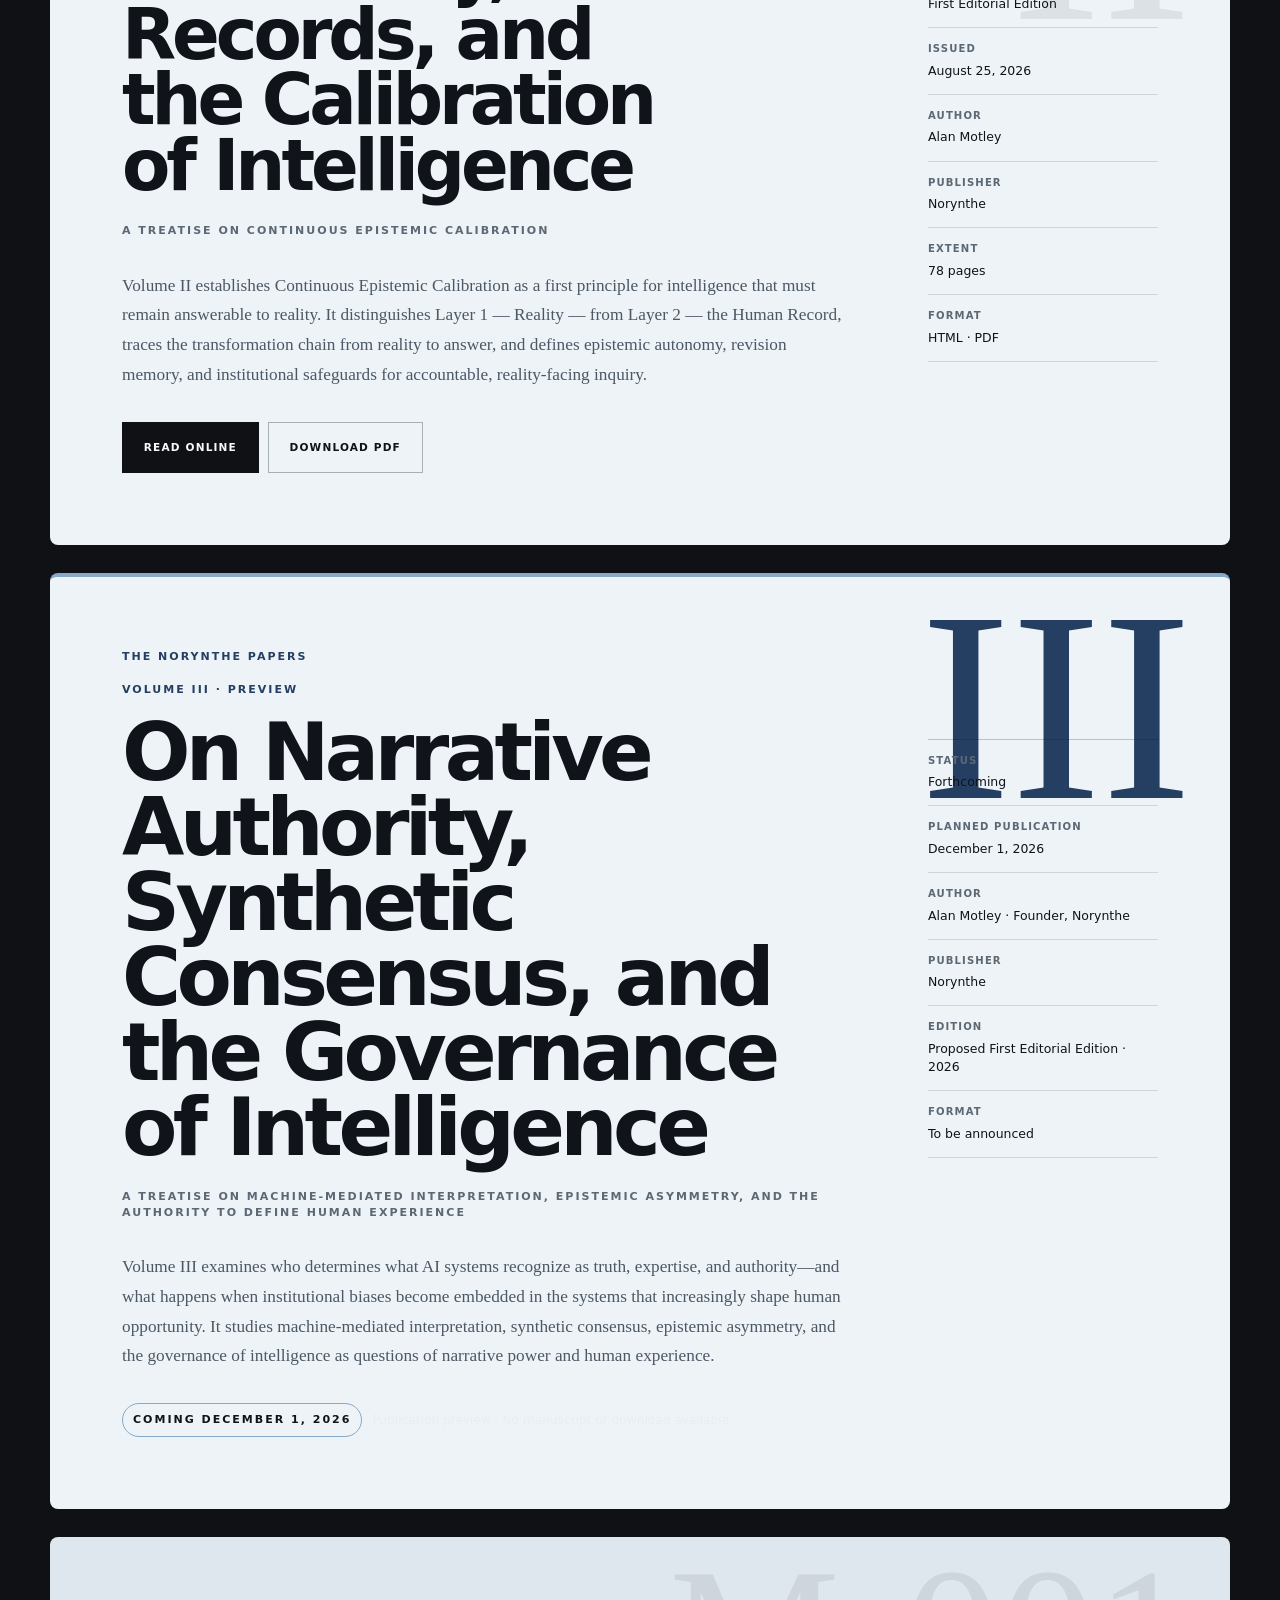
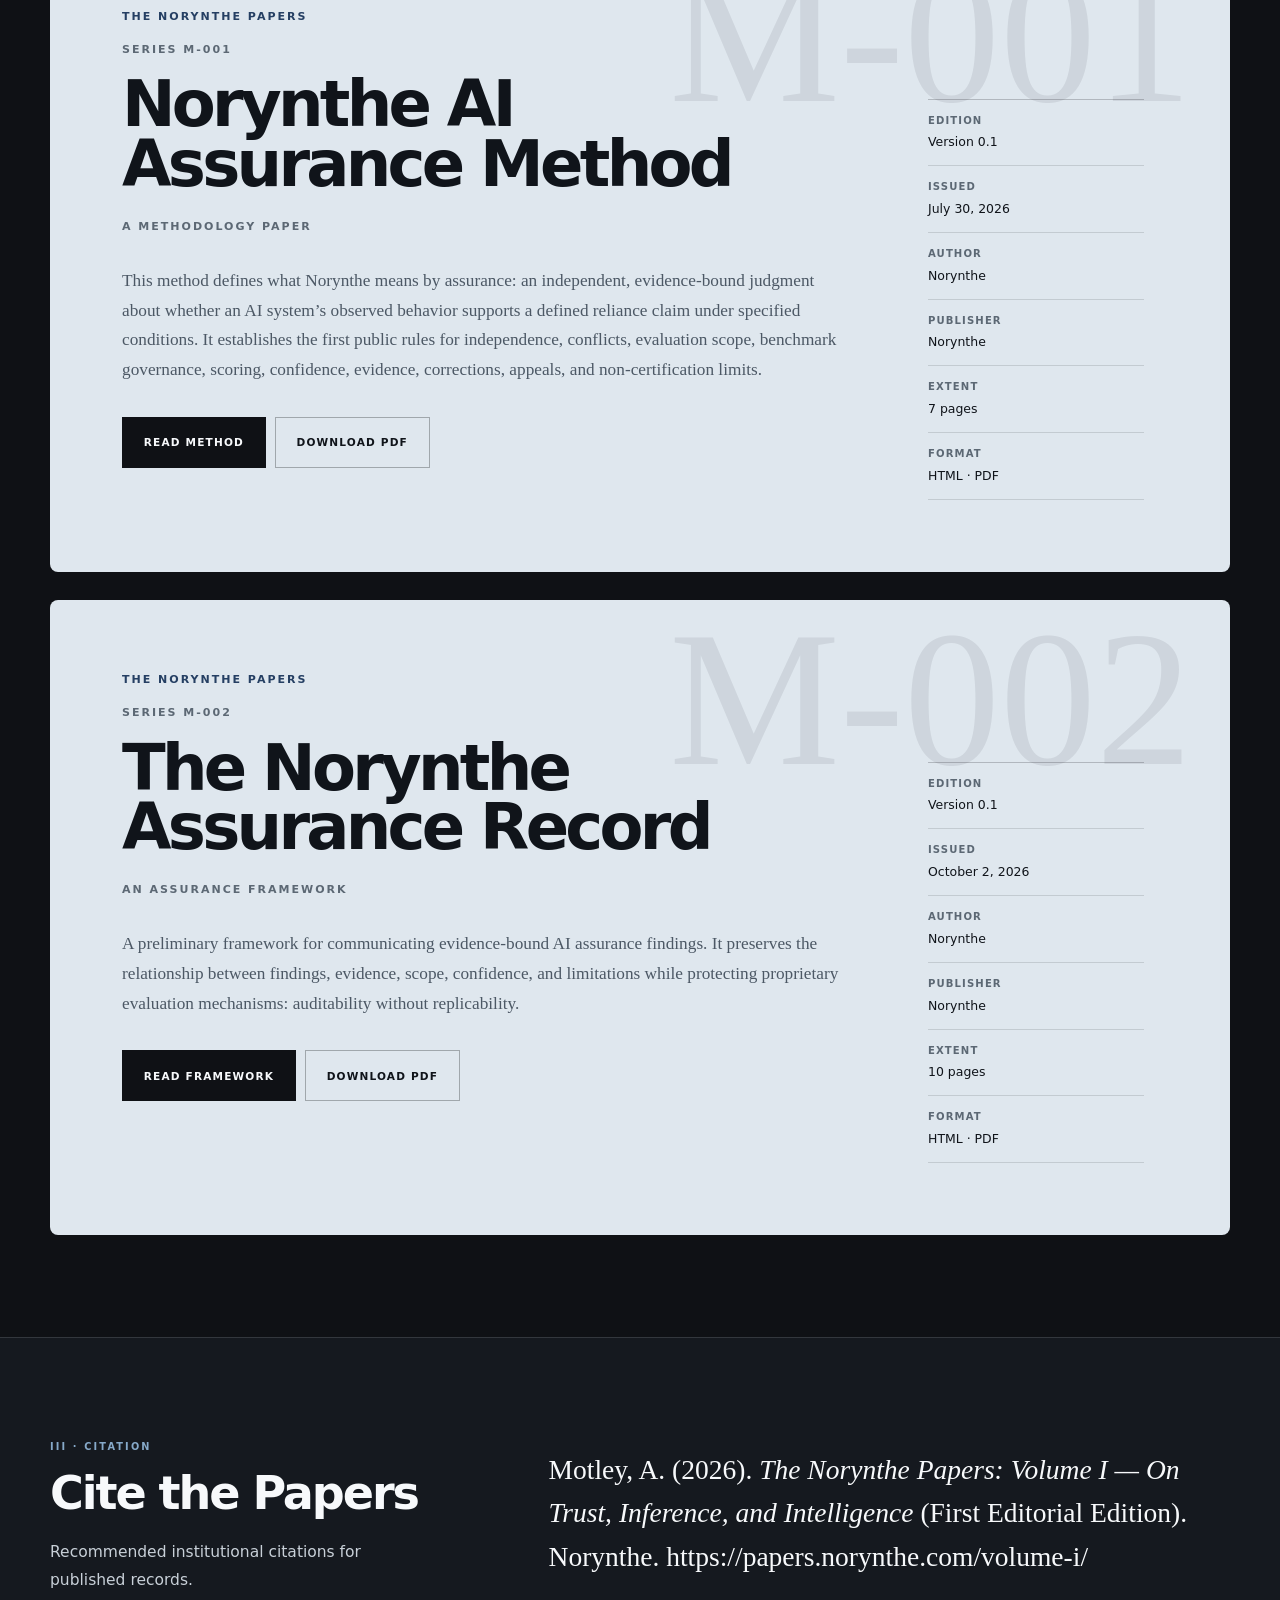
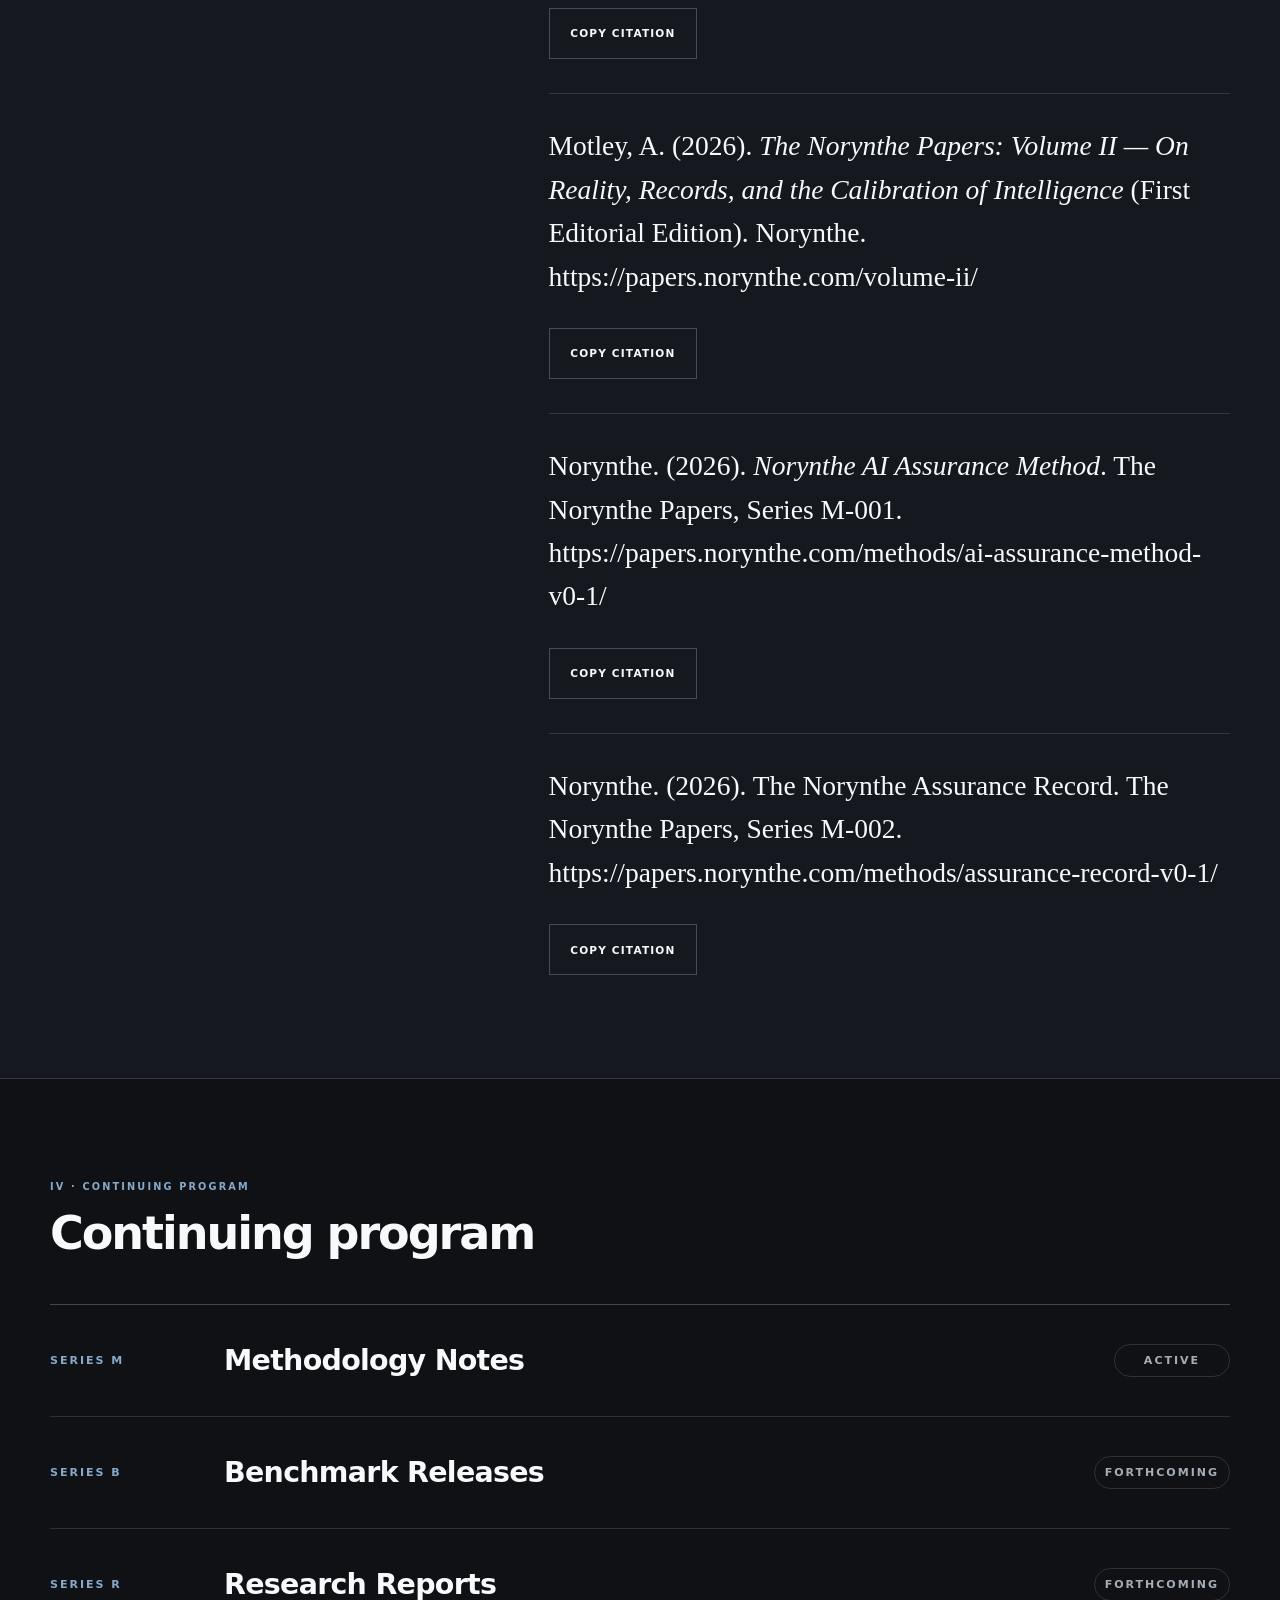
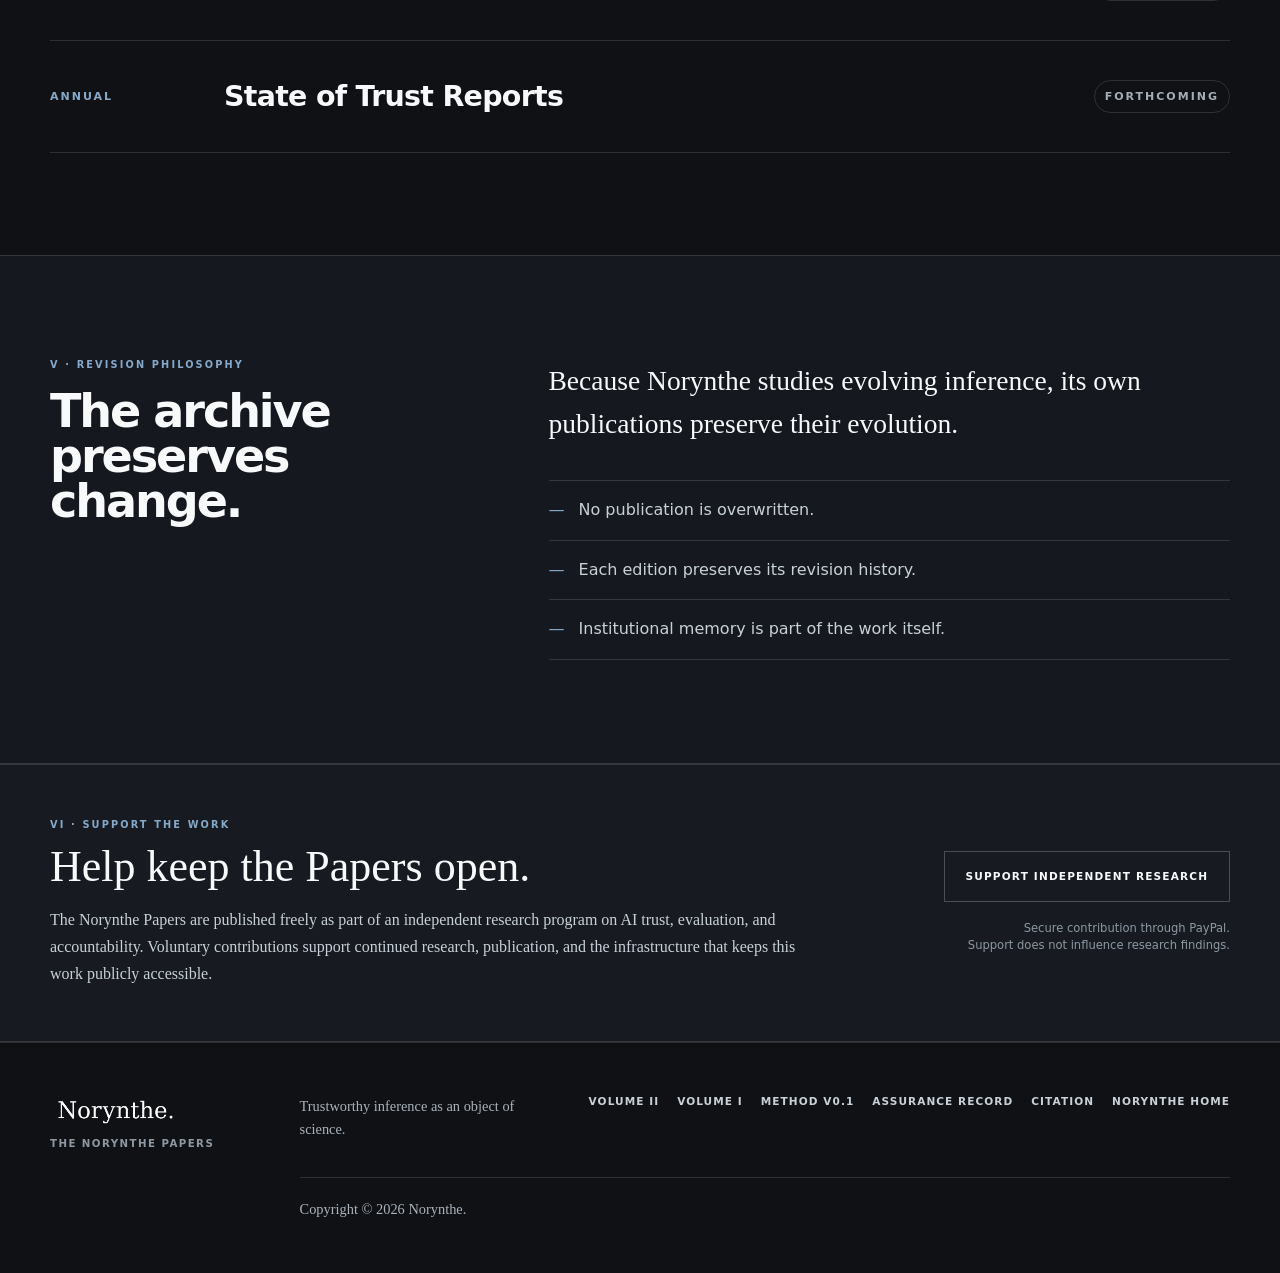
==== commit 3cc49eca: "Match Volume III preview to archive card palette" ====
--- a/index.html
+++ b/index.html
@@ -33,7 +33,7 @@
   <link rel="icon" href="/norynthe-icon-48.png" type="image/png" sizes="48x48">
   <link rel="apple-touch-icon" href="/norynthe-icon-180.png">
   <link rel="manifest" href="/site.webmanifest">
-  <link rel="stylesheet" href="/papers.css?v=20261002-m002">
+  <link rel="stylesheet" href="/papers.css?v=20261110-v3-preview">
 
   <script type="application/ld+json">
   {
--- a/papers.css
+++ b/papers.css
@@ -757,13 +757,47 @@
 }
 
 .publication-volume-three {
-  background: linear-gradient(135deg, rgba(29, 39, 51, 0.72), rgba(11, 15, 20, 0.96));
-  border-color: rgba(118, 169, 219, 0.42);
+  min-height: 650px;
+  color: var(--nt-ink);
+  background: #edf3f7;
+  border-top: 4px solid var(--nt-blue);
 }
 
 .publication-volume-three .publication-number,
 .publication-volume-three .publication-volume {
-  color: var(--nt-blue);
+  color: var(--nt-blue-deep);
+}
+
+.publication-volume-three .publication-series {
+  color: var(--nt-blue-deep);
+}
+
+.publication-volume-three .publication-main h3 {
+  color: var(--nt-ink);
+}
+
+.publication-volume-three .publication-type {
+  color: #5c6874;
+}
+
+.publication-volume-three .publication-description {
+  color: var(--nt-ink-muted);
+}
+
+.publication-volume-three .publication-meta {
+  border-top-color: rgba(15, 17, 21, 0.22);
+}
+
+.publication-volume-three .publication-meta > div {
+  border-bottom-color: rgba(15, 17, 21, 0.13);
+}
+
+.publication-volume-three .publication-meta dt {
+  color: #5c6874;
+}
+
+.publication-volume-three .publication-meta dd {
+  color: var(--nt-ink);
 }
 
 .publication-preview-actions {
@@ -771,7 +805,7 @@
 }
 
 .publication-preview-actions .status-tag {
-  color: var(--nt-white);
+  color: var(--nt-ink);
   border-color: var(--nt-blue);
 }
 
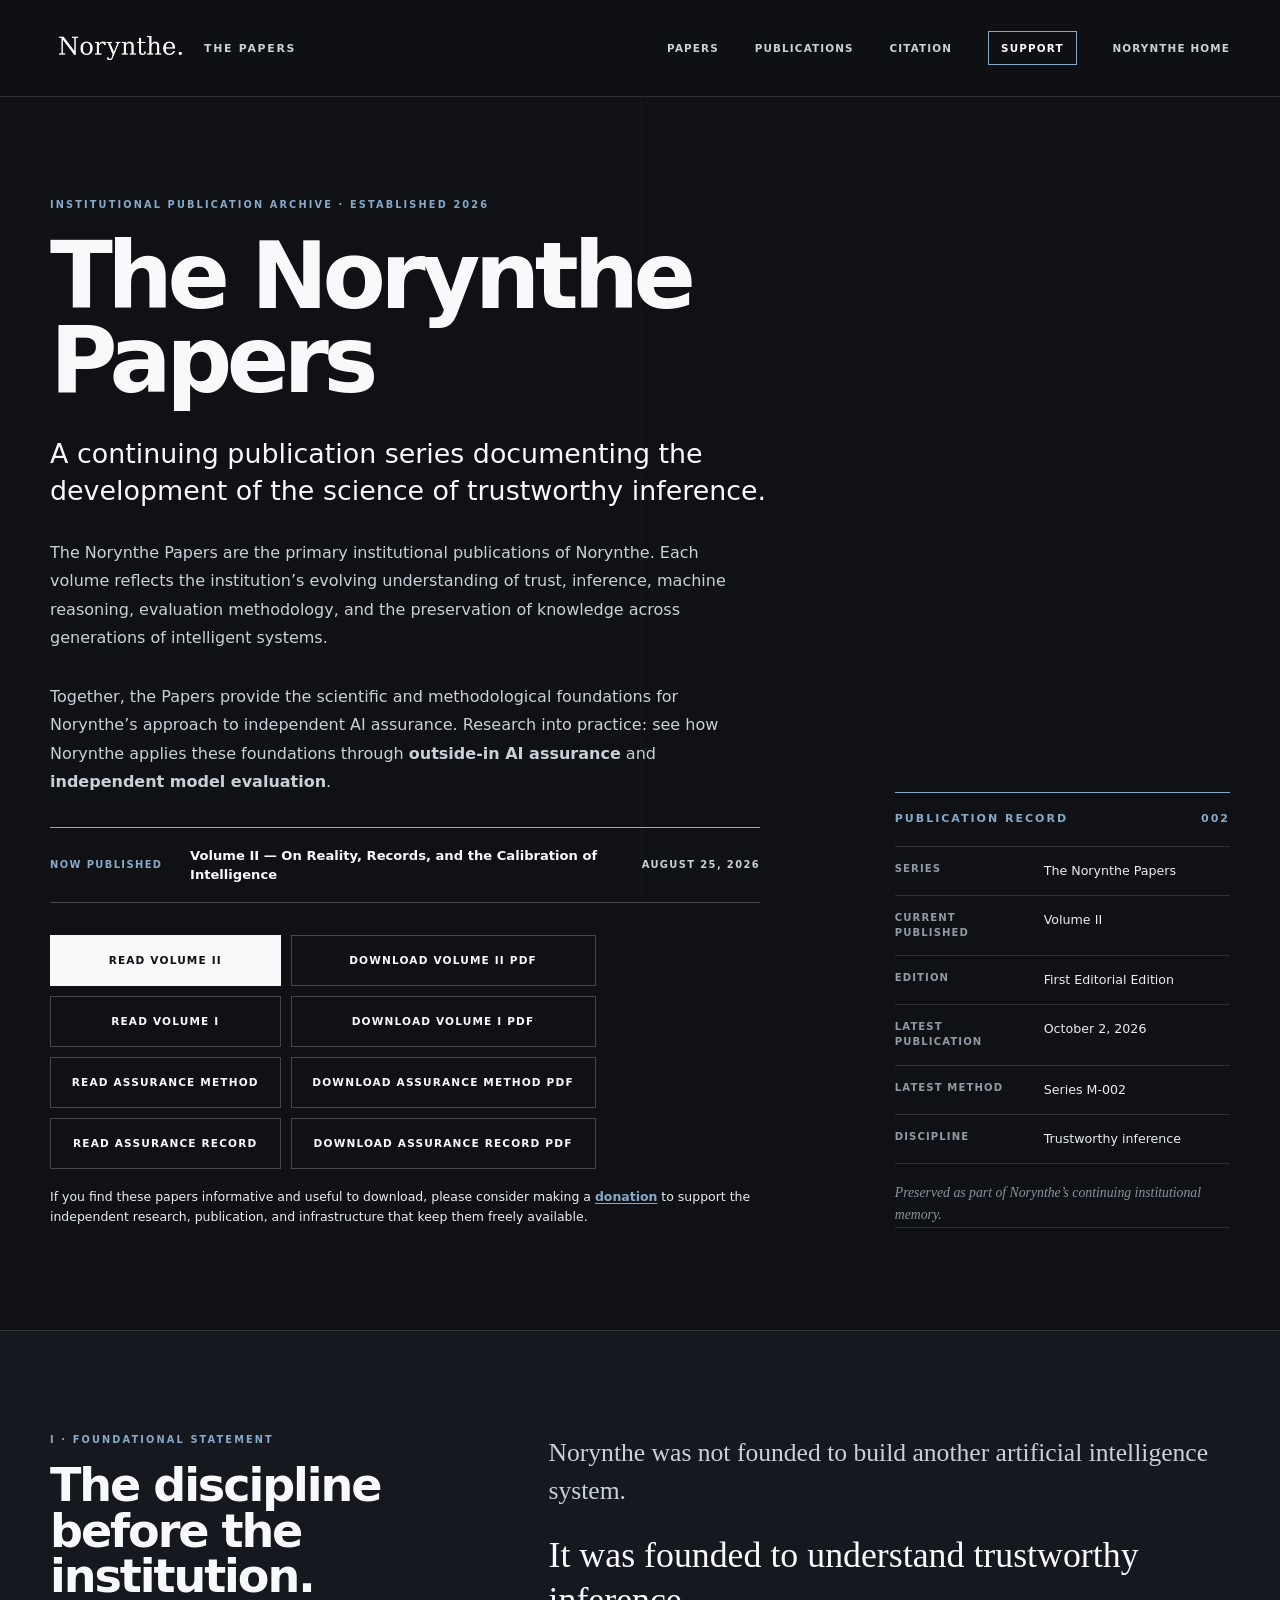
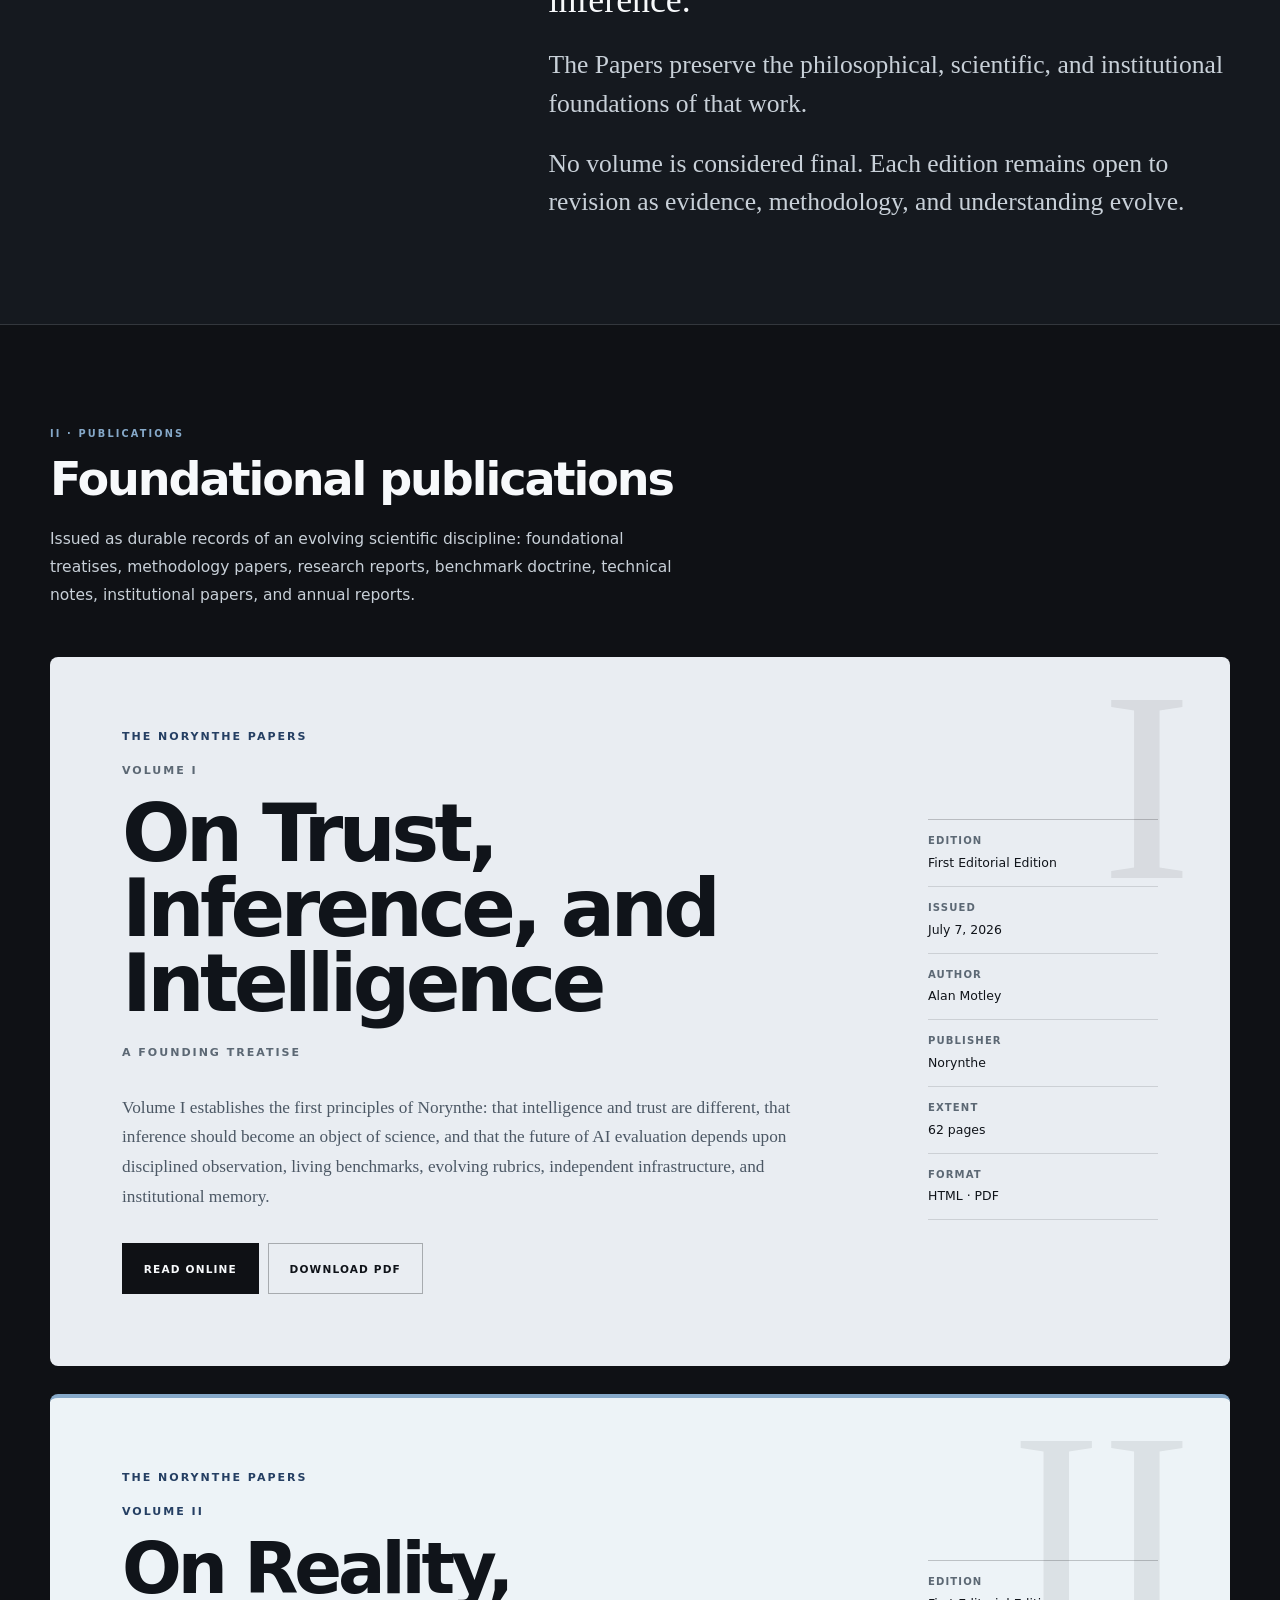
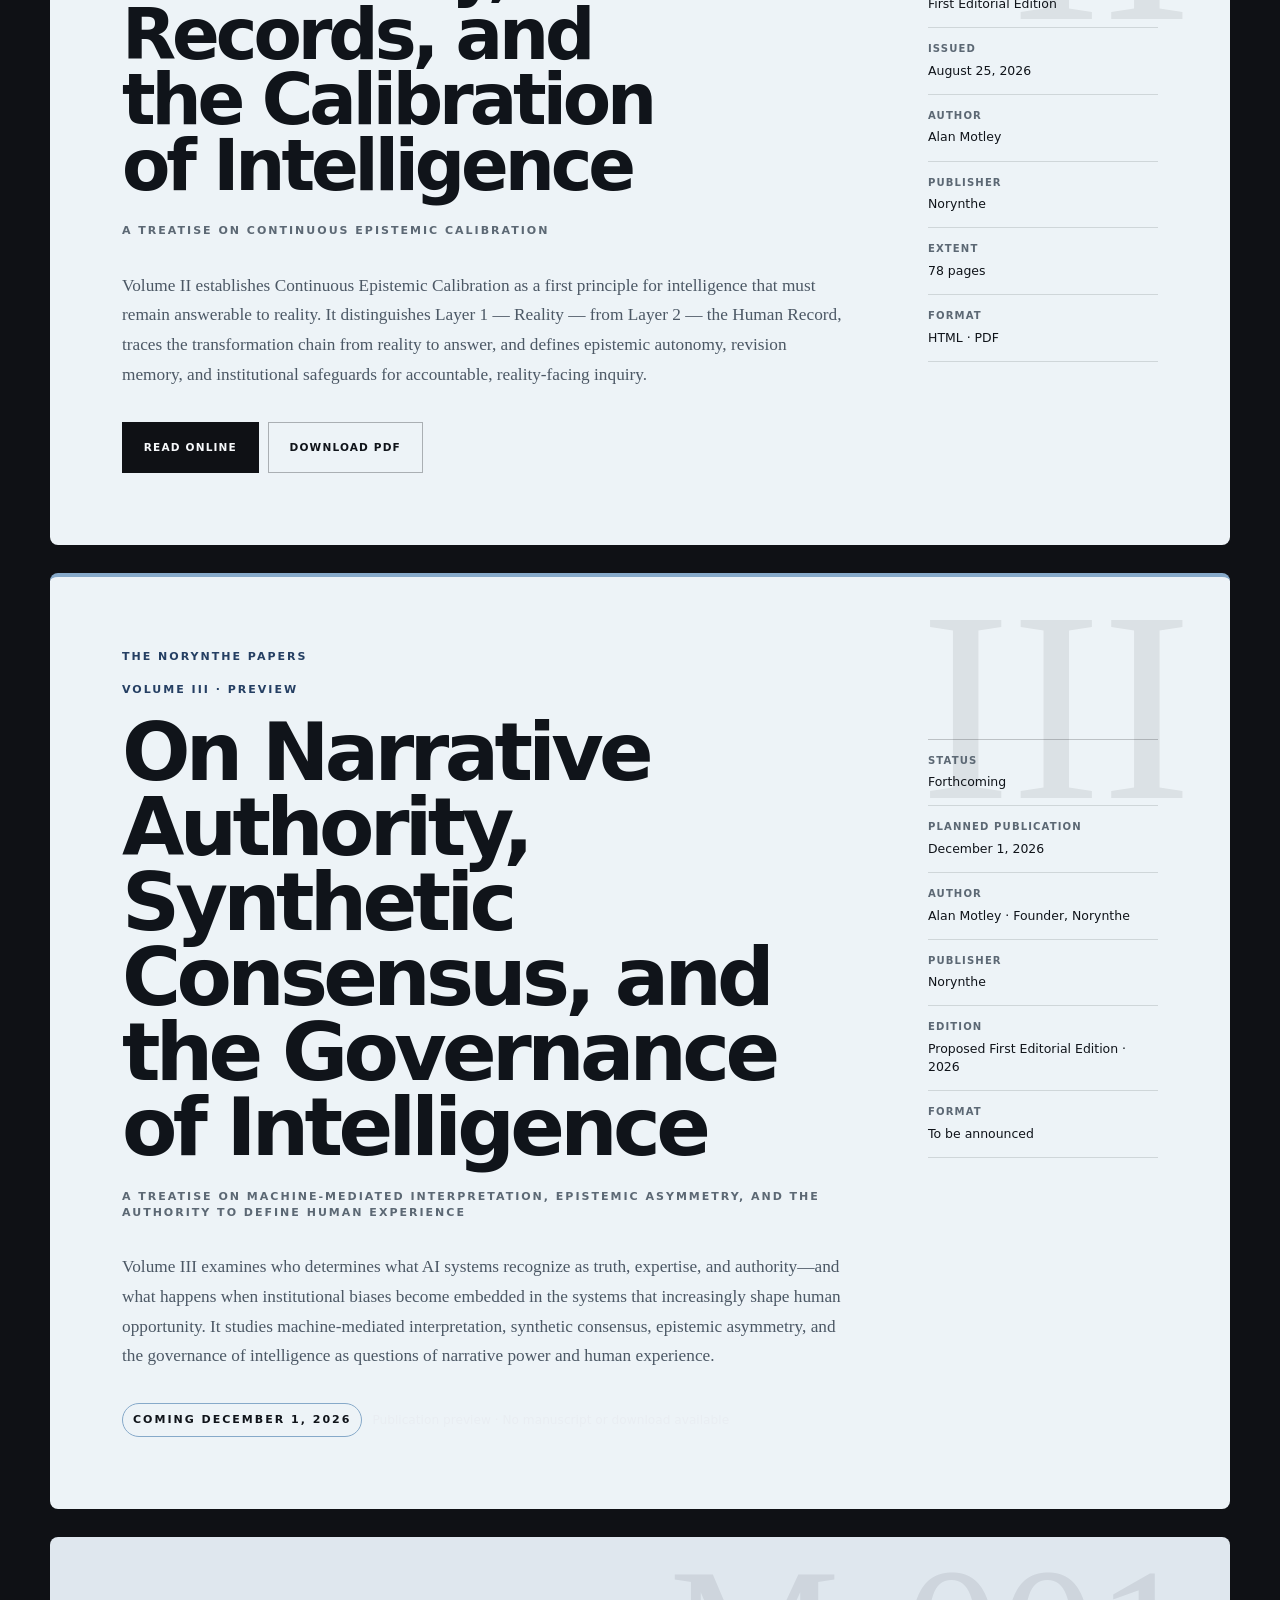
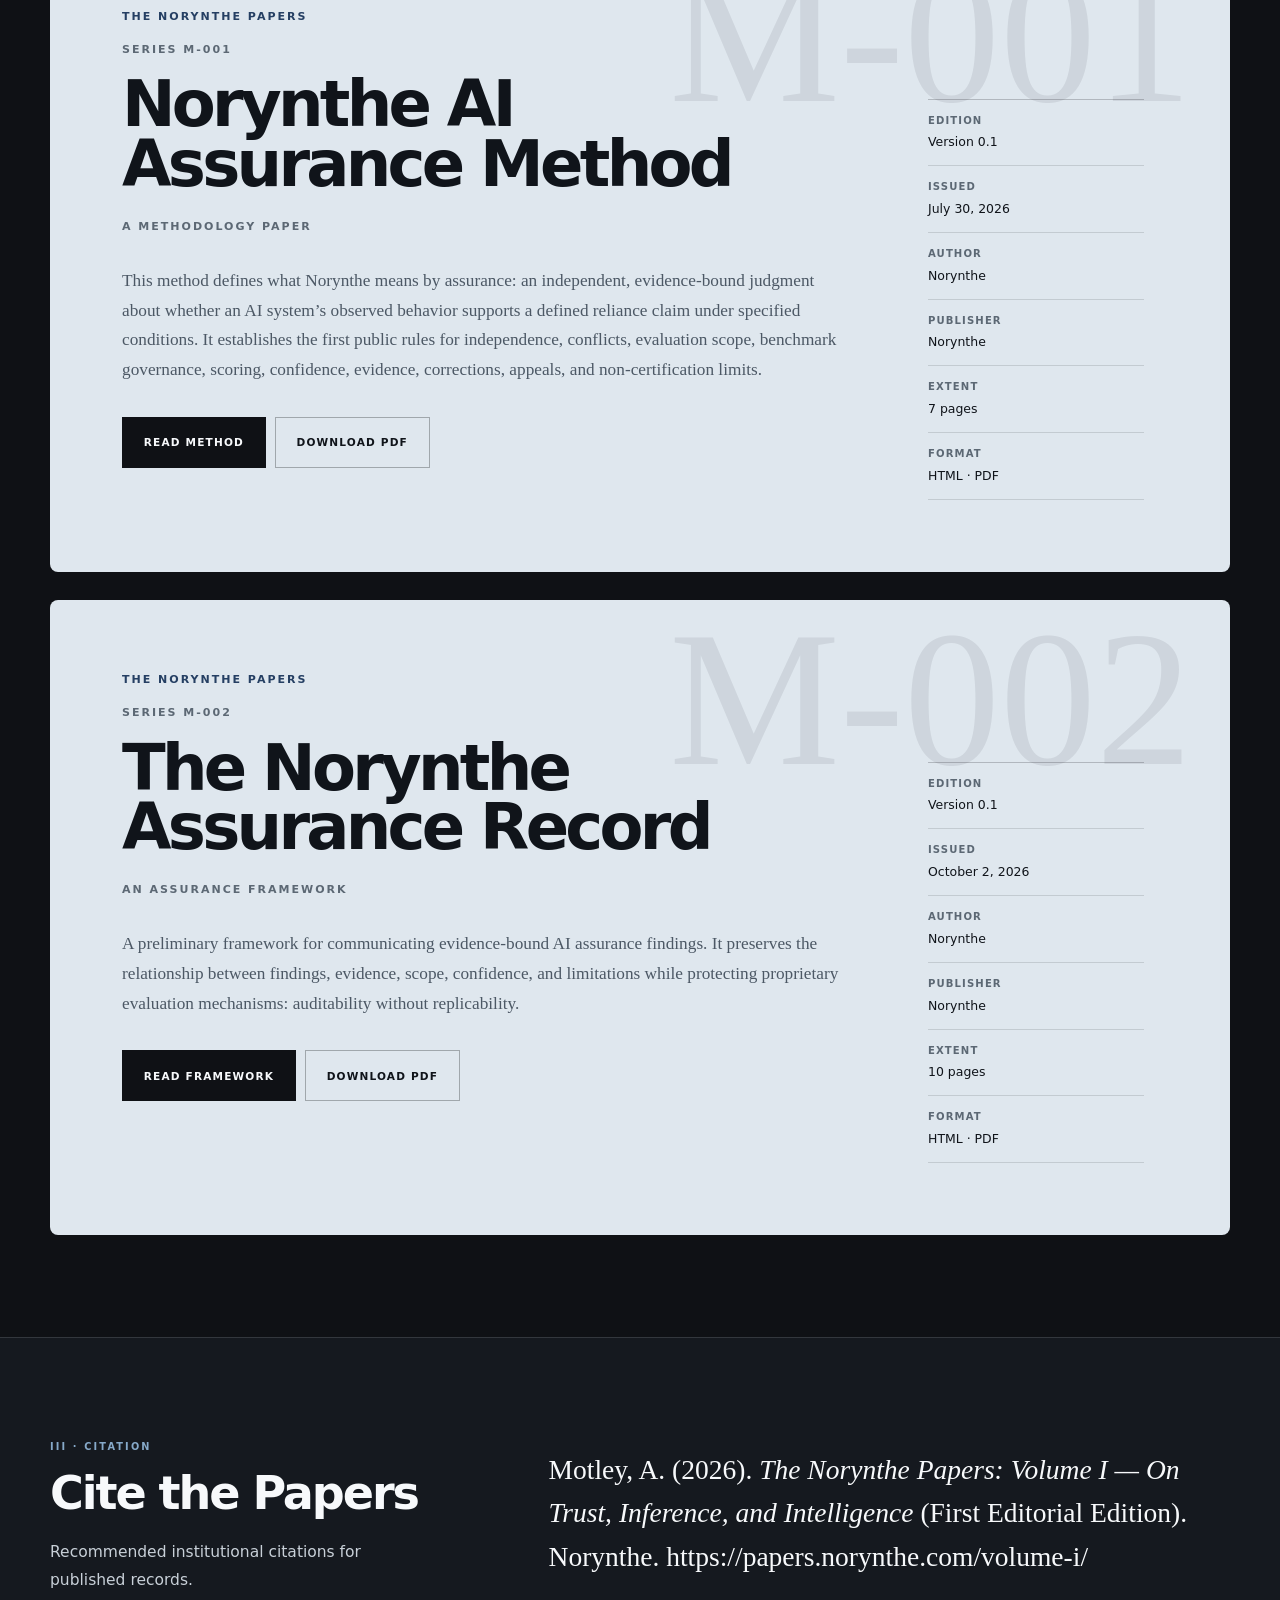
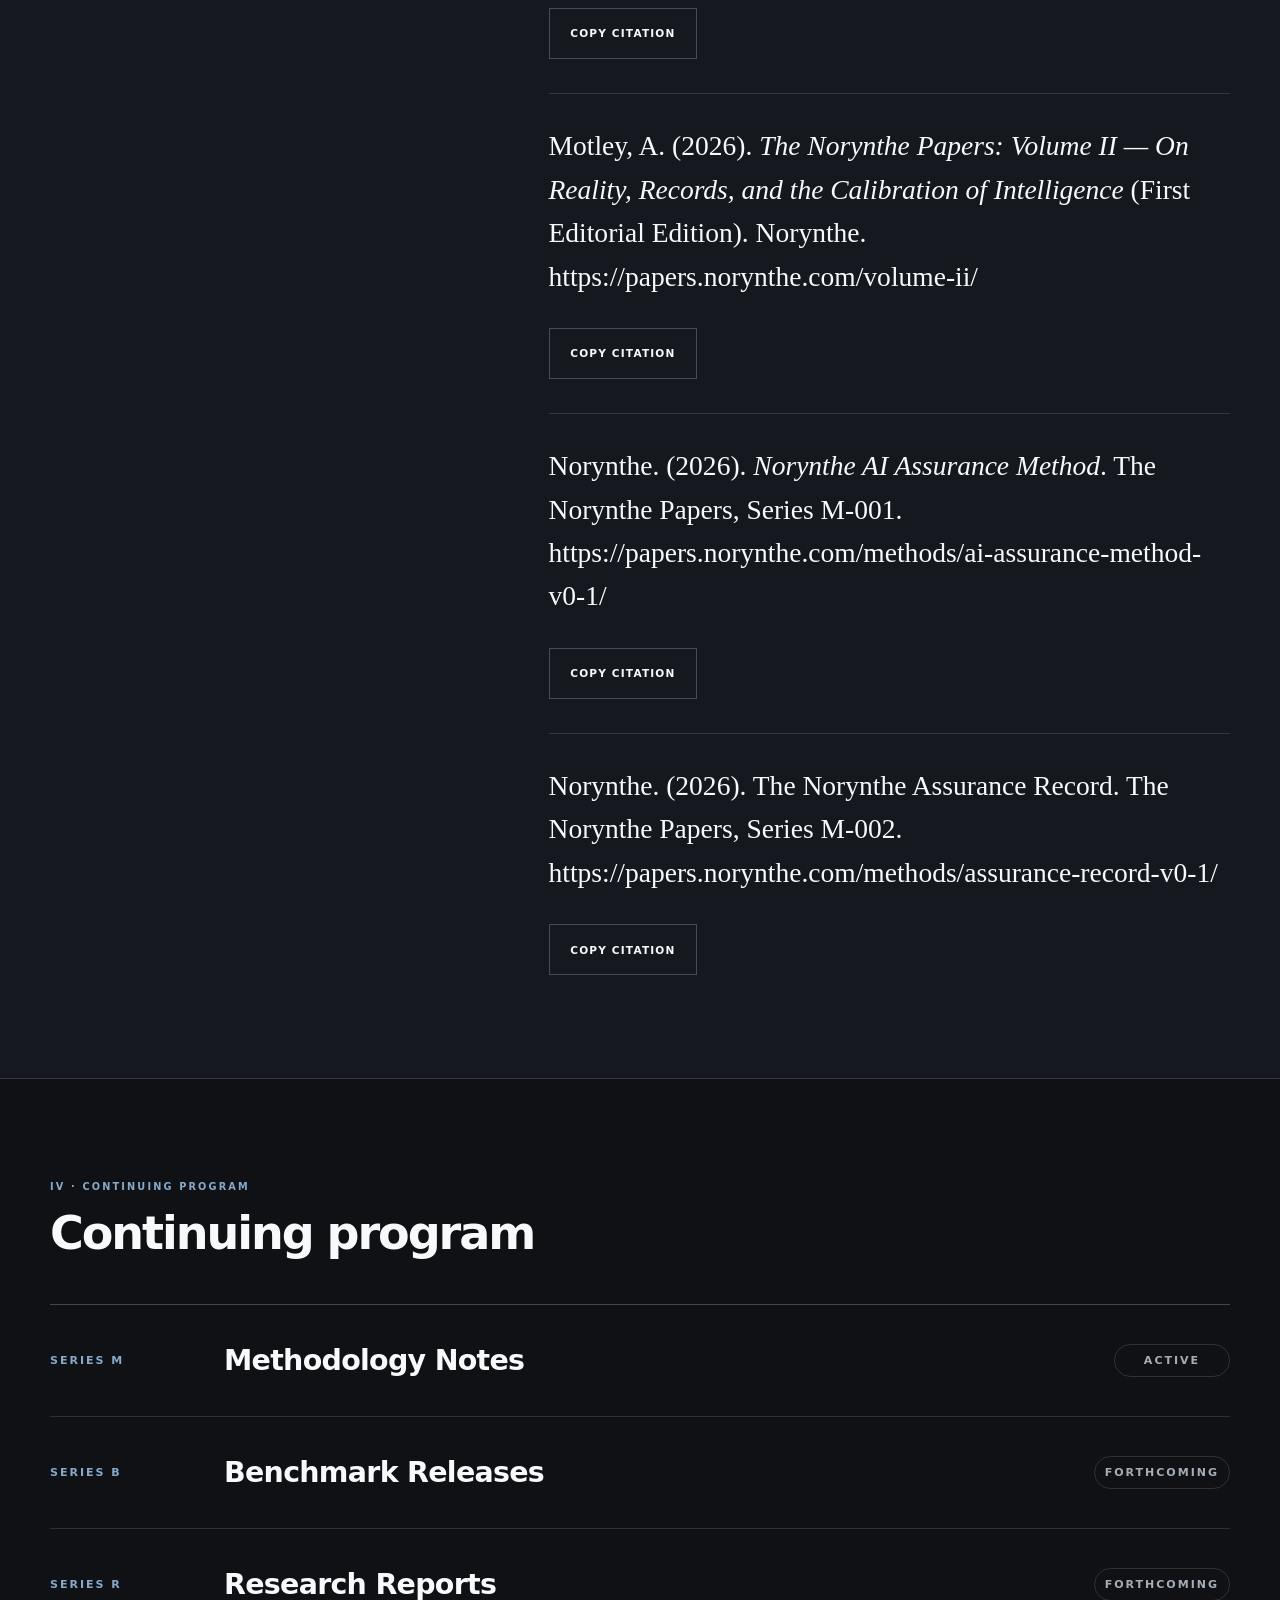
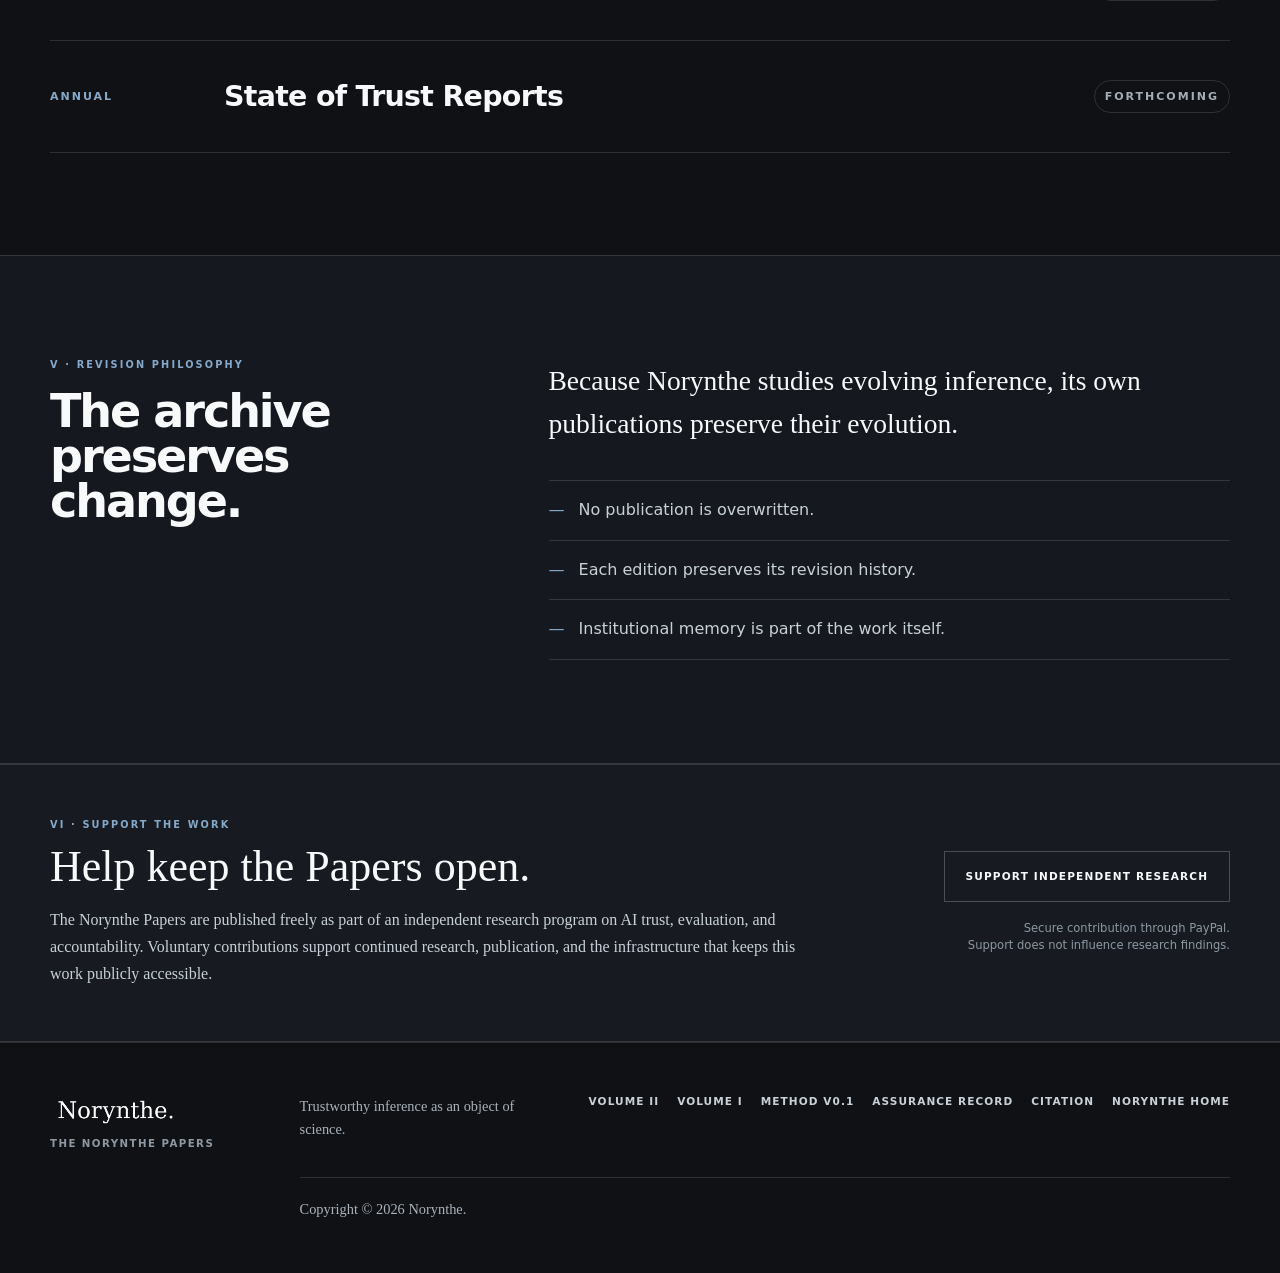
==== commit 9c1d3333: "Match Volume III numeral watermark" ====
--- a/index.html
+++ b/index.html
@@ -33,7 +33,7 @@
   <link rel="icon" href="/norynthe-icon-48.png" type="image/png" sizes="48x48">
   <link rel="apple-touch-icon" href="/norynthe-icon-180.png">
   <link rel="manifest" href="/site.webmanifest">
-  <link rel="stylesheet" href="/papers.css?v=20261110-v3-preview">
+  <link rel="stylesheet" href="/papers.css?v=20261110-v3-preview-2">
 
   <script type="application/ld+json">
   {
--- a/papers.css
+++ b/papers.css
@@ -763,7 +763,6 @@
   border-top: 4px solid var(--nt-blue);
 }
 
-.publication-volume-three .publication-number,
 .publication-volume-three .publication-volume {
   color: var(--nt-blue-deep);
 }
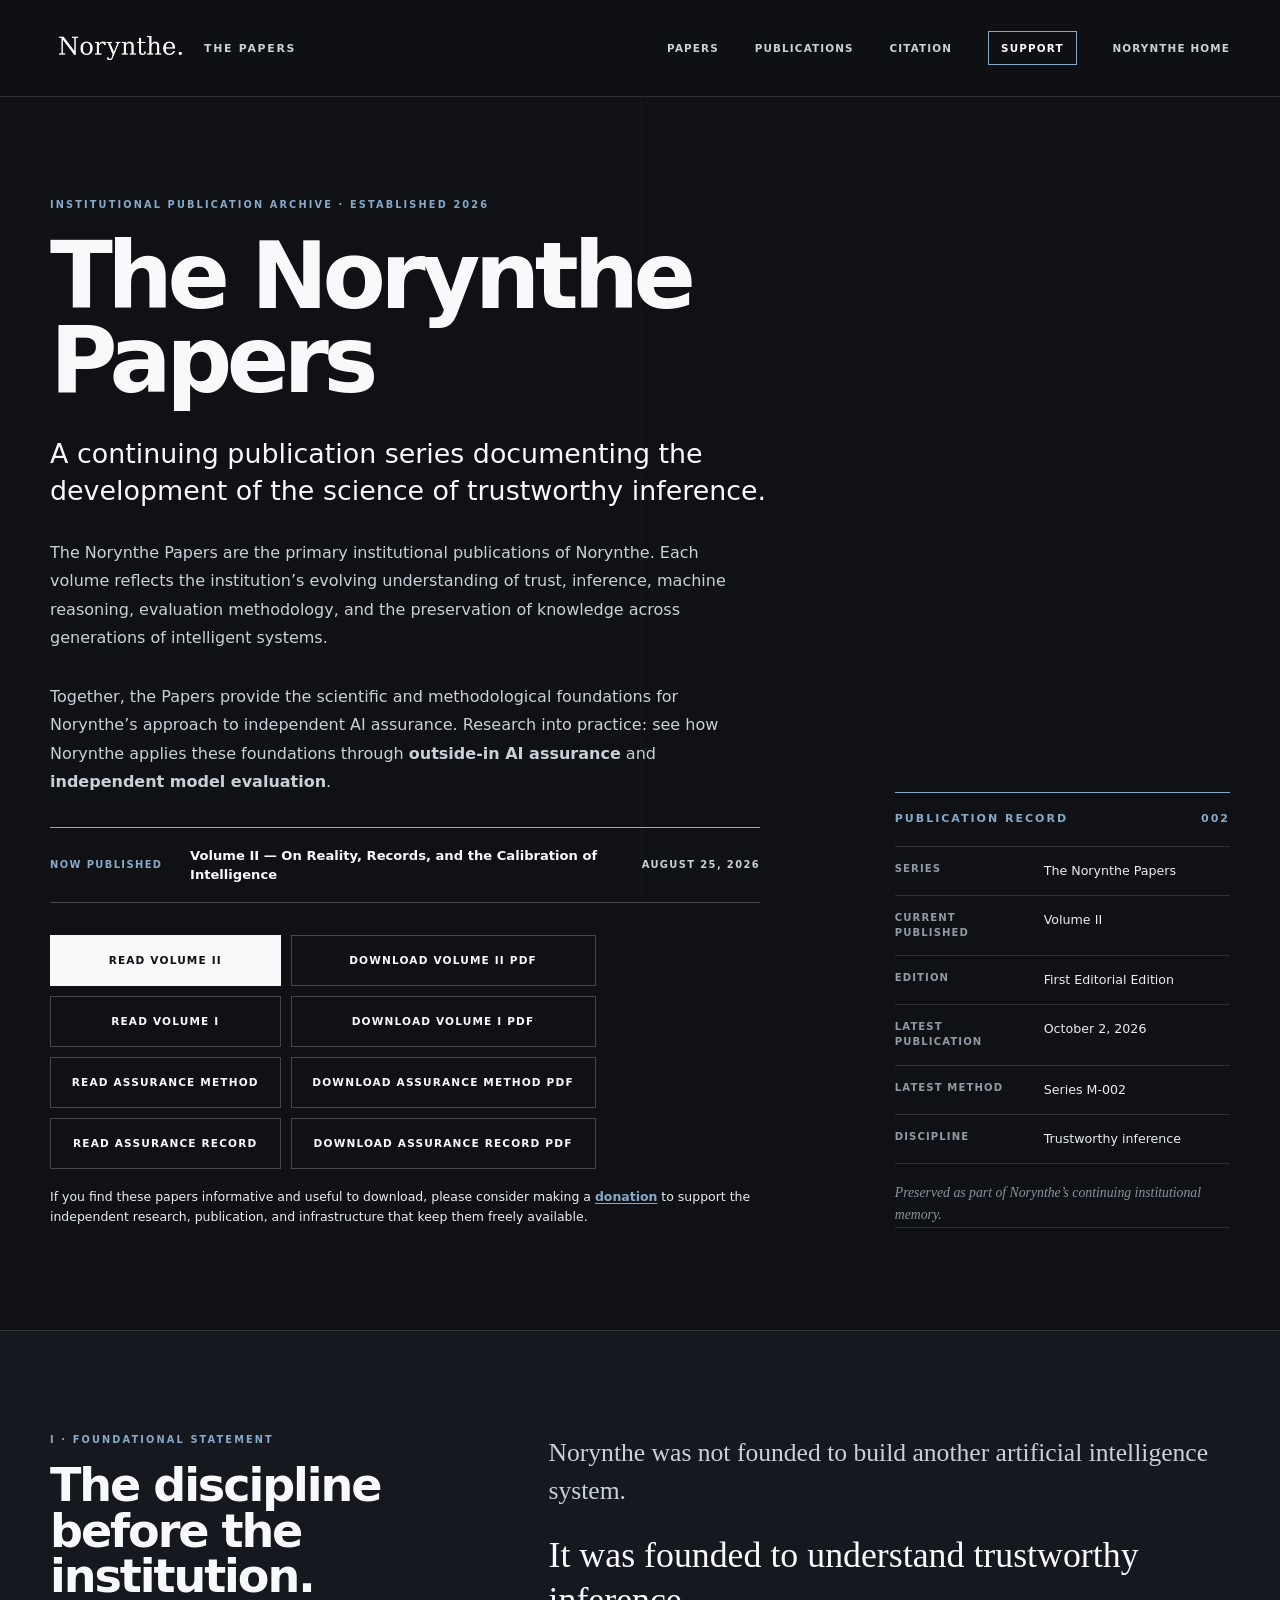
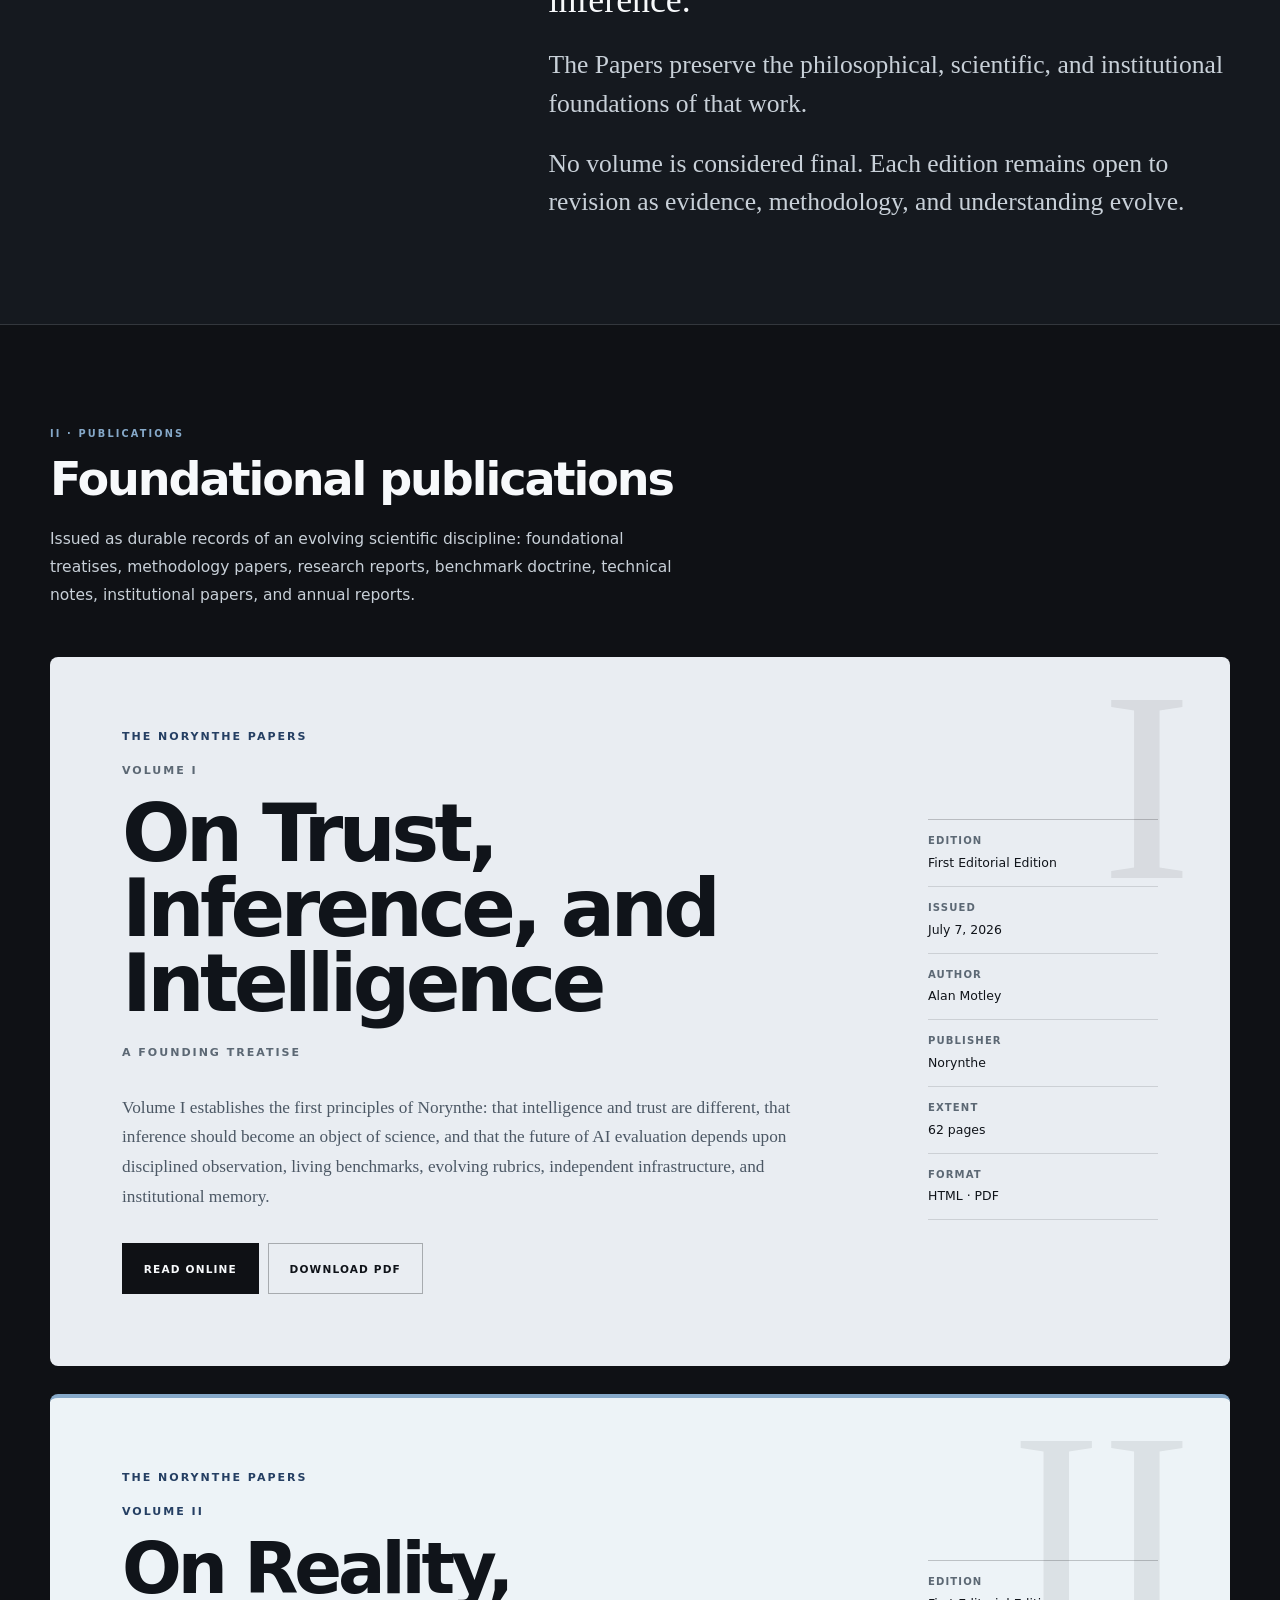
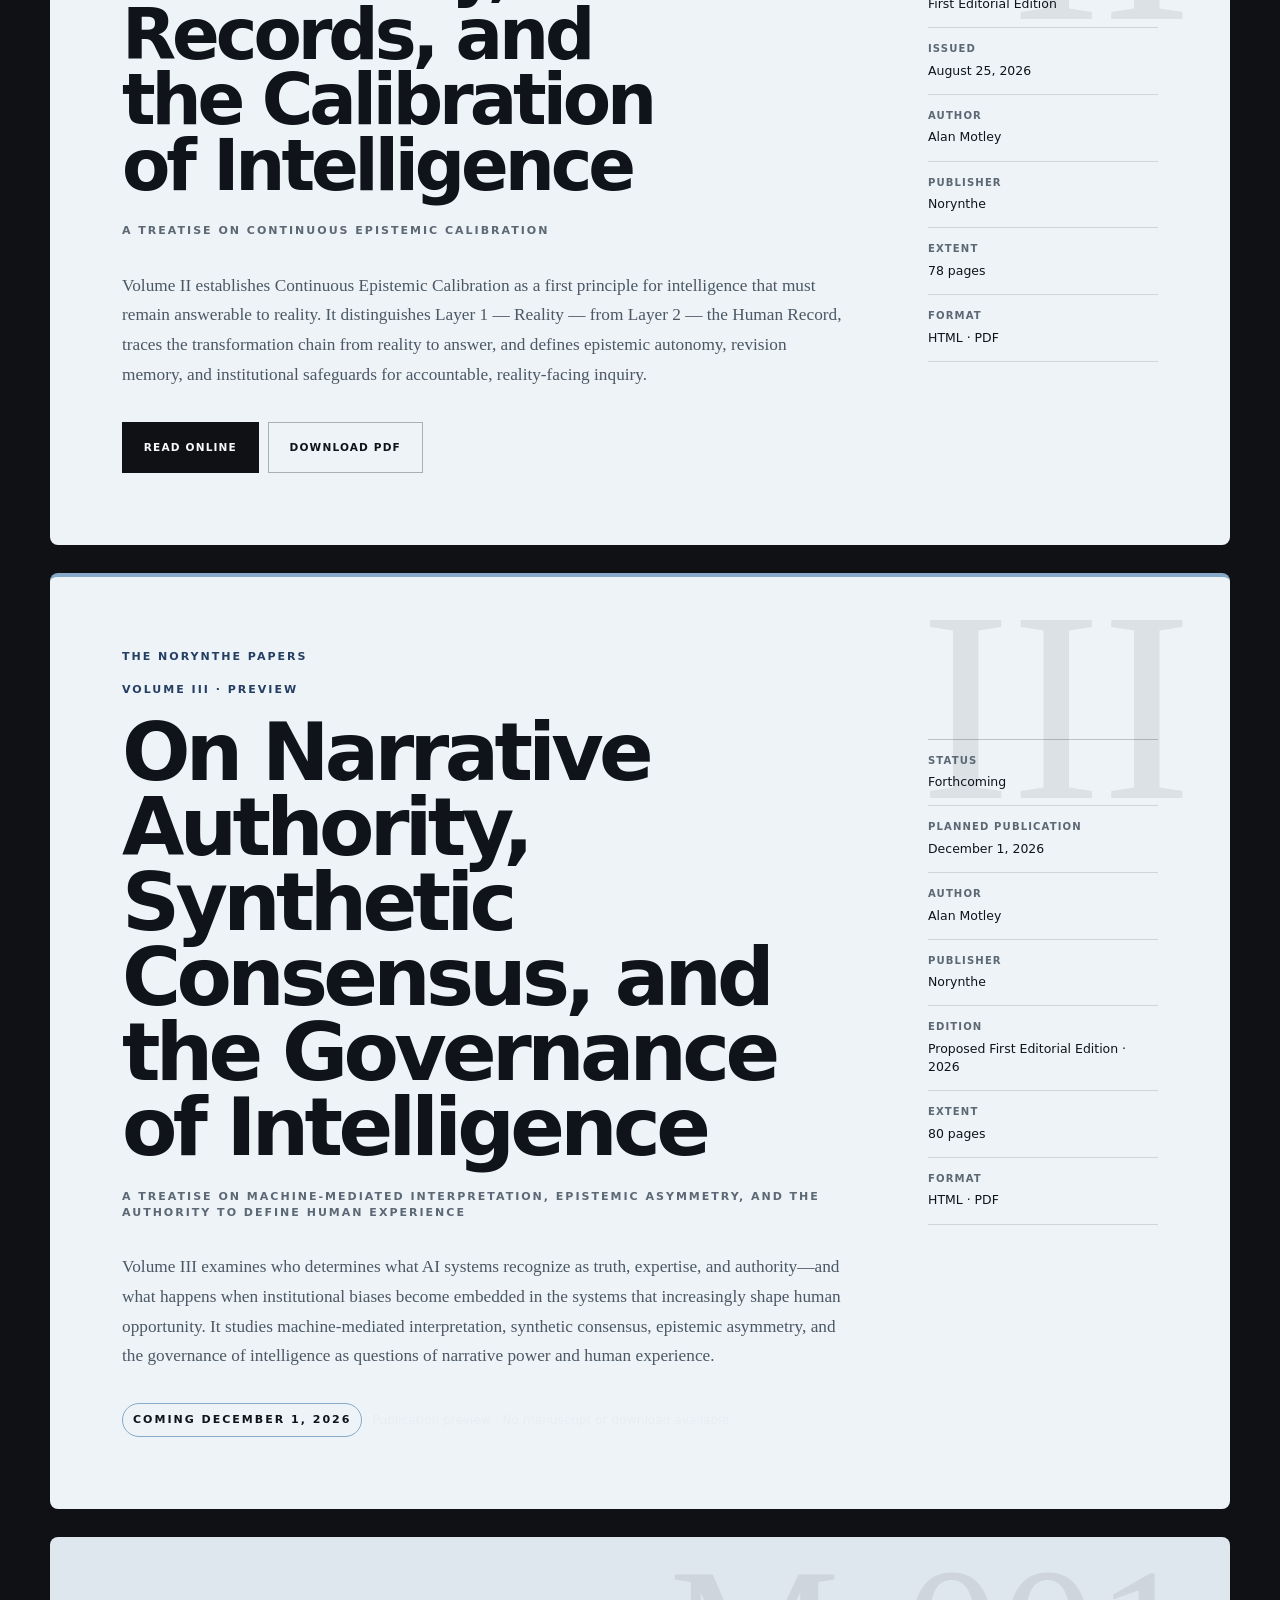
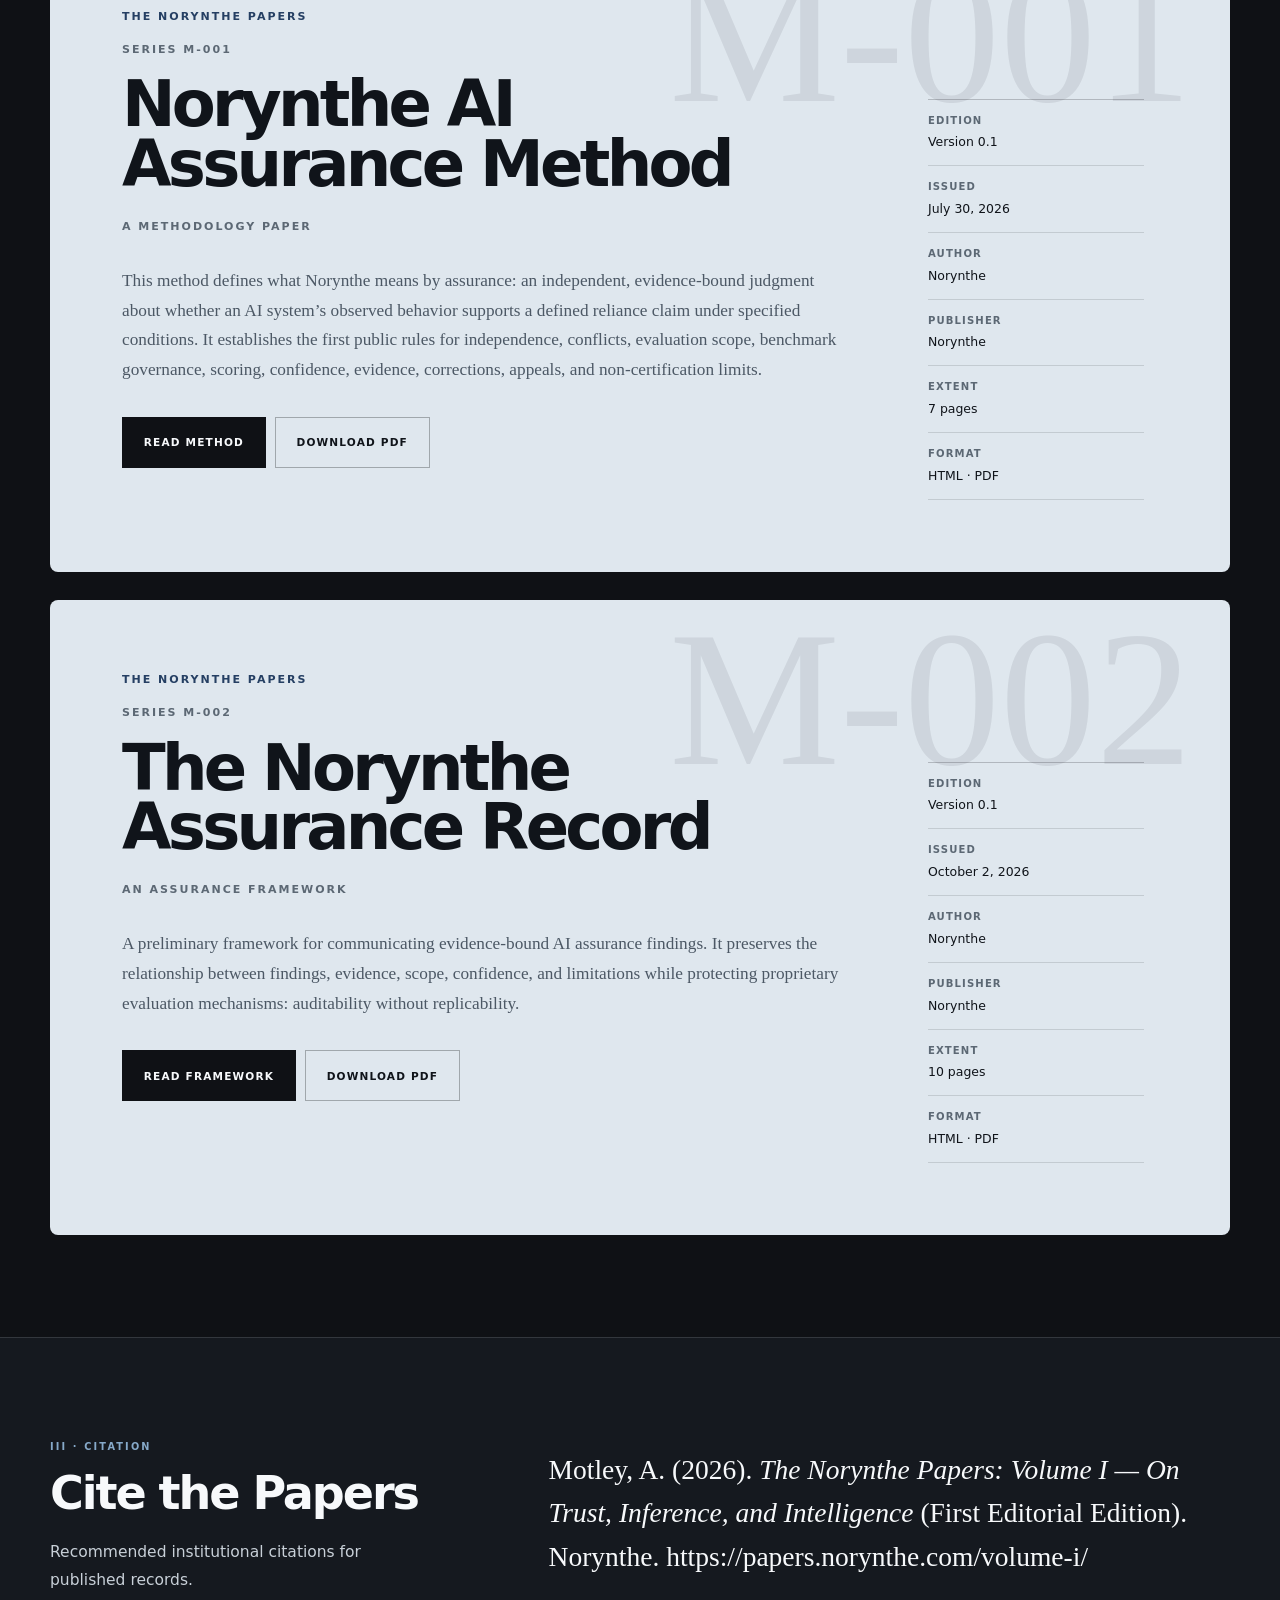
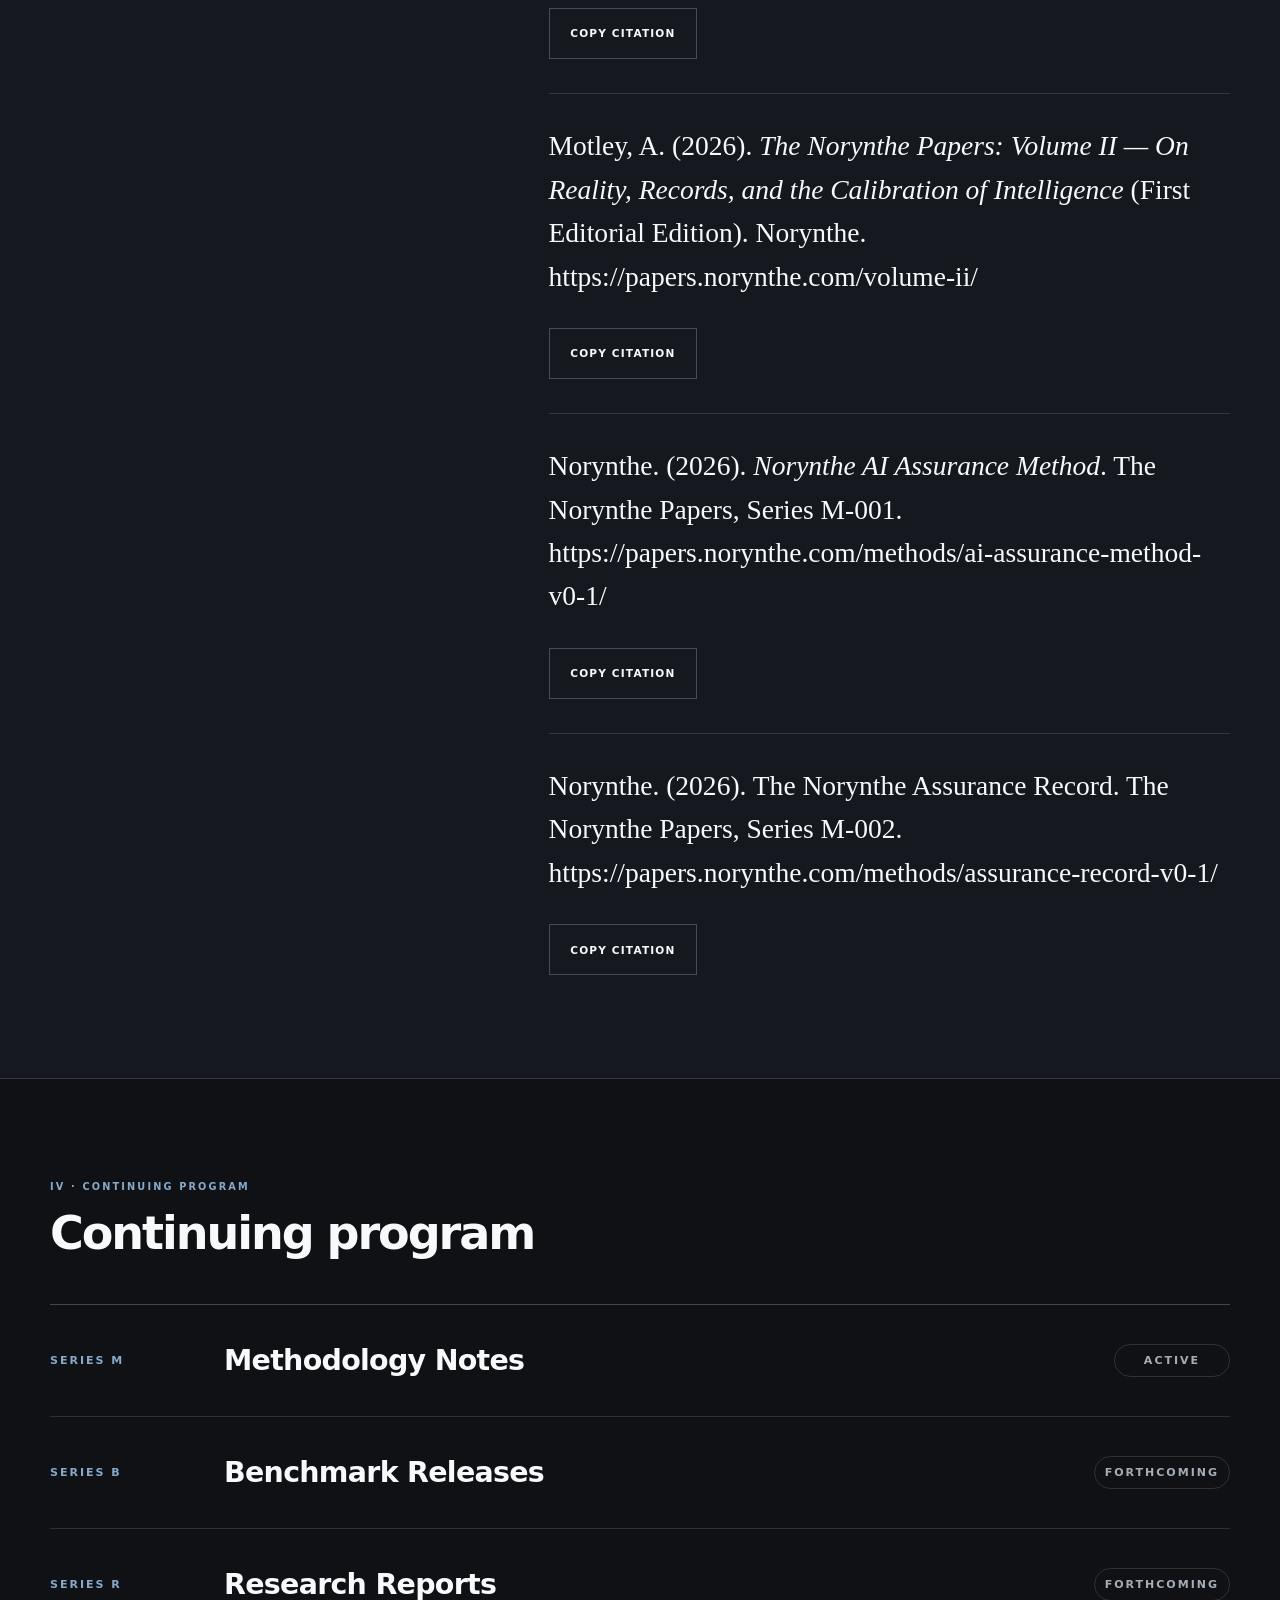
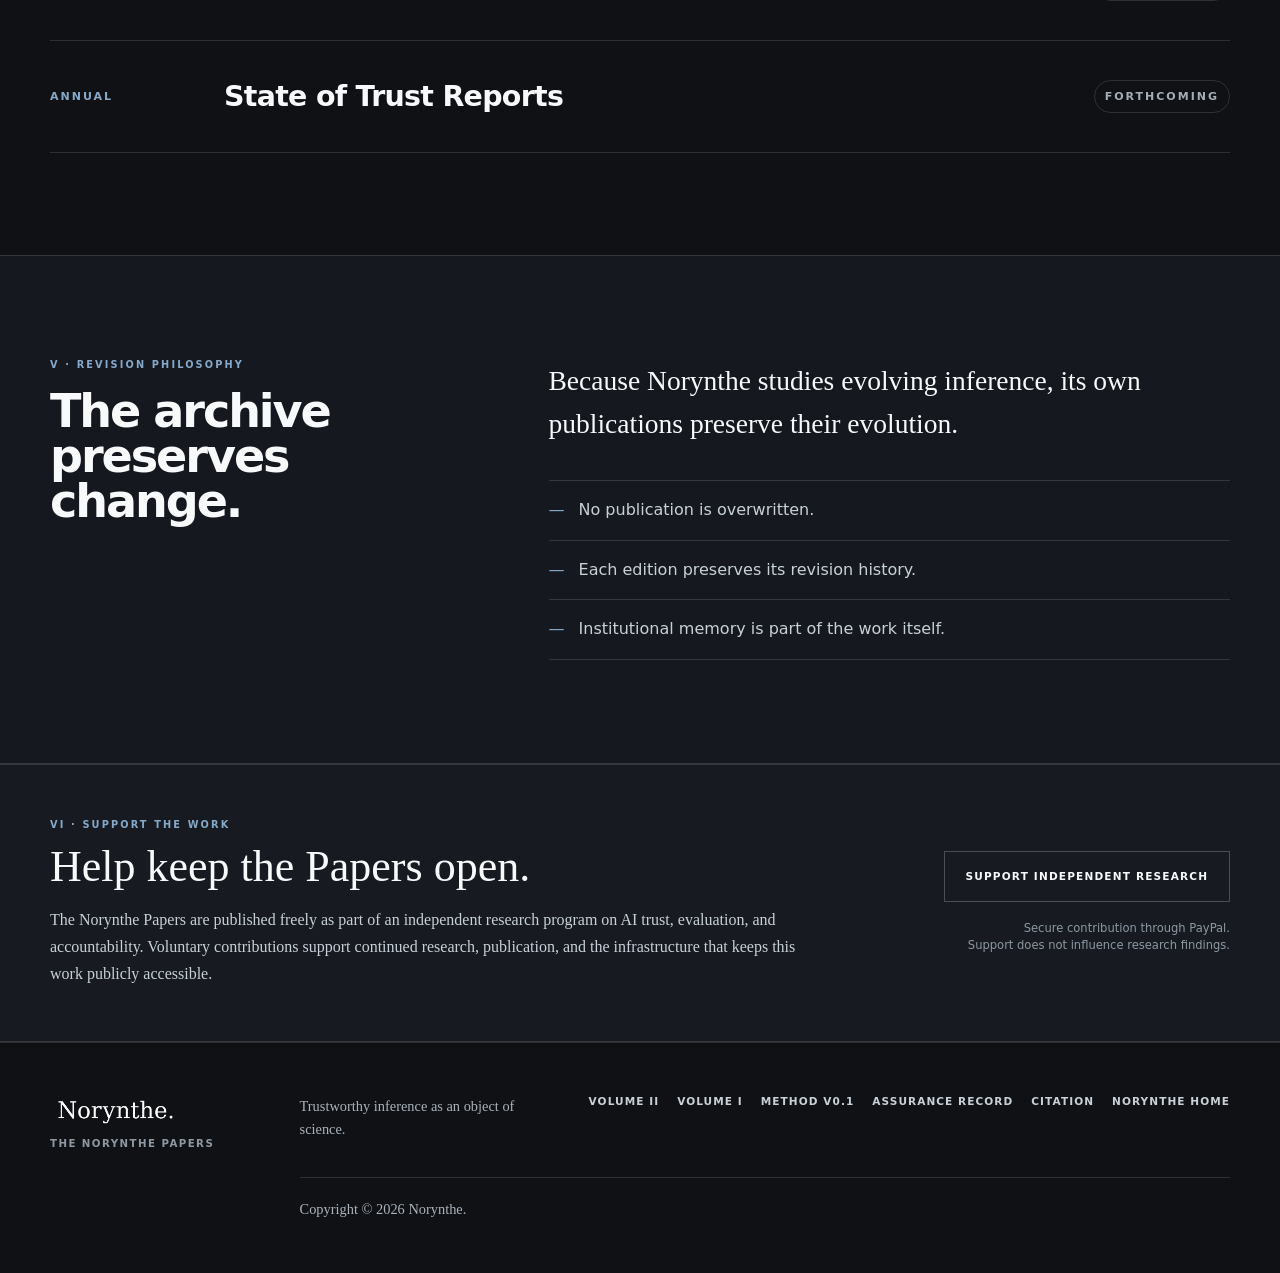
==== commit ae45aa46: "Align Volume III publication metadata" ====
--- a/index.html
+++ b/index.html
@@ -33,7 +33,7 @@
   <link rel="icon" href="/norynthe-icon-48.png" type="image/png" sizes="48x48">
   <link rel="apple-touch-icon" href="/norynthe-icon-180.png">
   <link rel="manifest" href="/site.webmanifest">
-  <link rel="stylesheet" href="/papers.css?v=20261110-v3-preview-2">
+  <link rel="stylesheet" href="/papers.css?v=20261110-v3-preview-3">
 
   <script type="application/ld+json">
   {
@@ -404,7 +404,7 @@
           </div>
           <div>
             <dt>Author</dt>
-            <dd>Alan Motley · Founder, Norynthe</dd>
+            <dd>Alan Motley</dd>
           </div>
           <div>
             <dt>Publisher</dt>
@@ -415,8 +415,12 @@
             <dd>Proposed First Editorial Edition · 2026</dd>
           </div>
           <div>
+            <dt>Extent</dt>
+            <dd>80 pages</dd>
+          </div>
+          <div>
             <dt>Format</dt>
-            <dd>To be announced</dd>
+            <dd>HTML · PDF</dd>
           </div>
         </dl>
       </article>
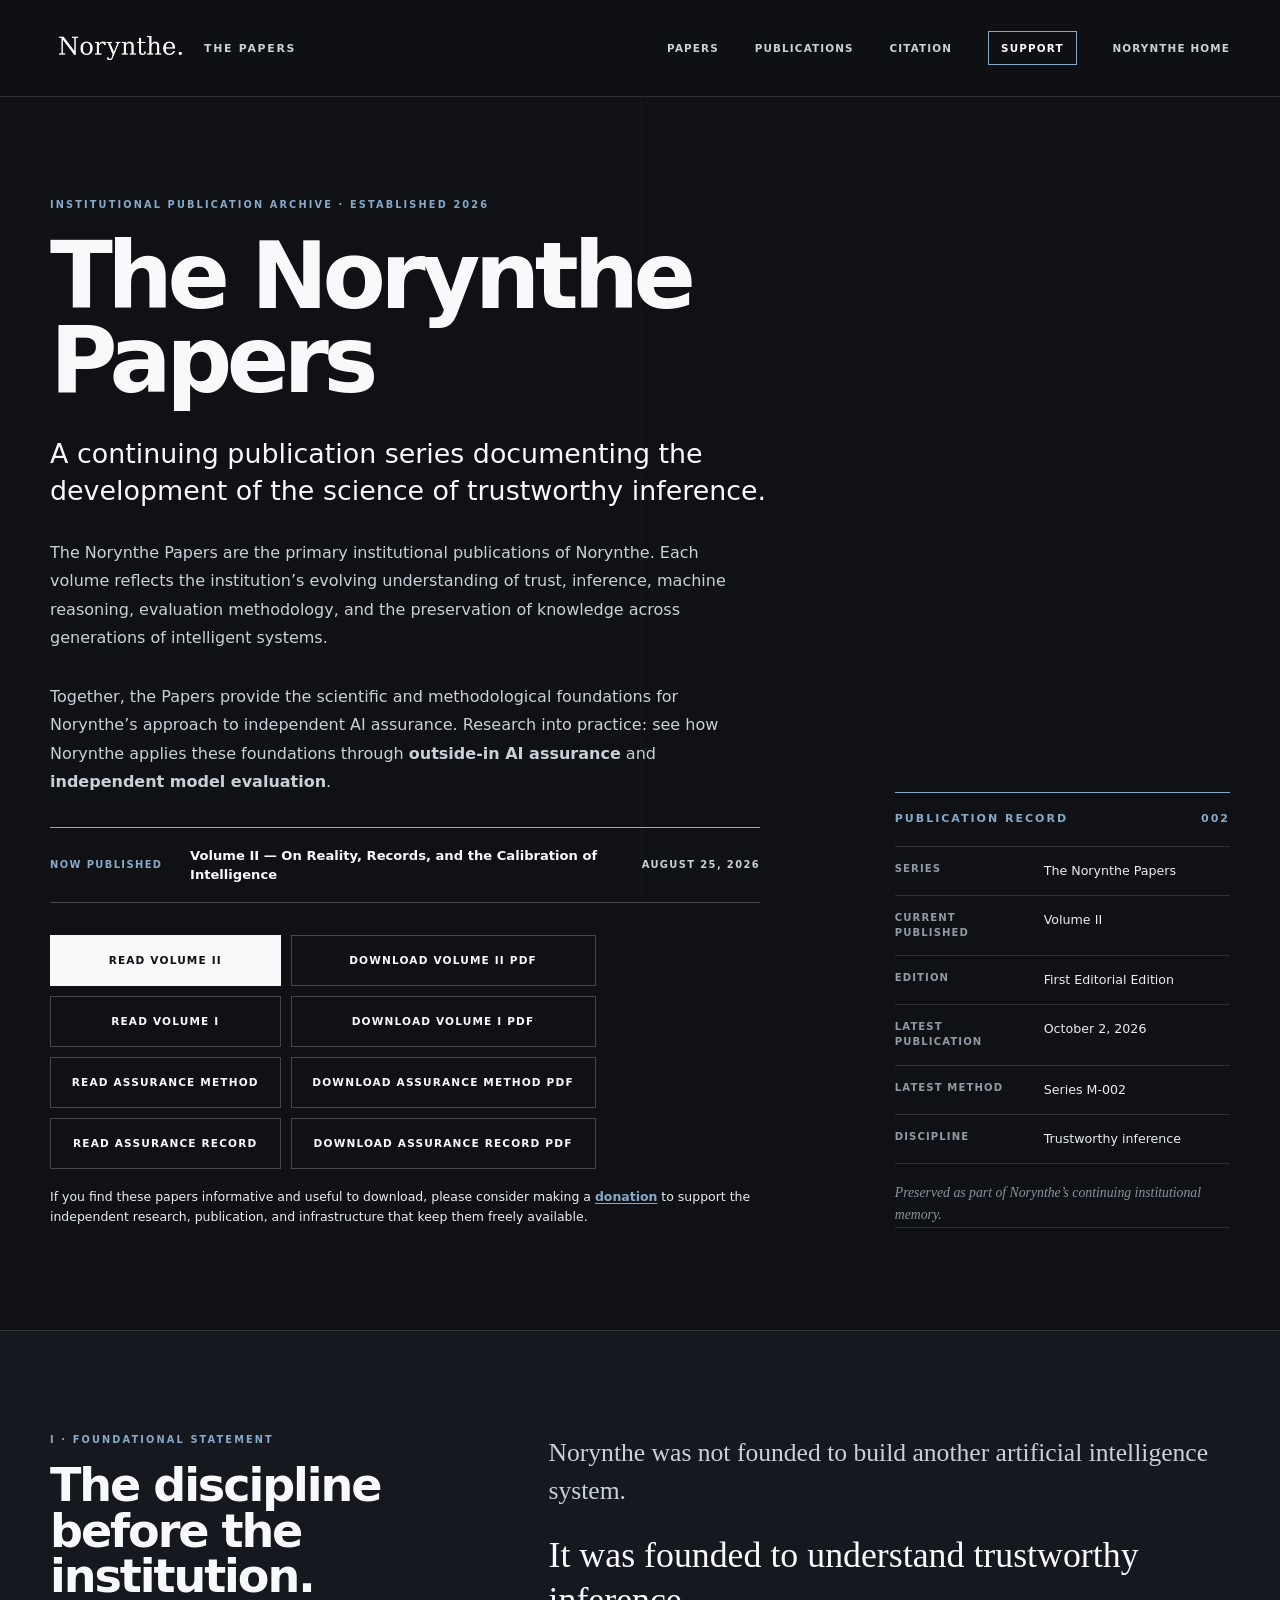
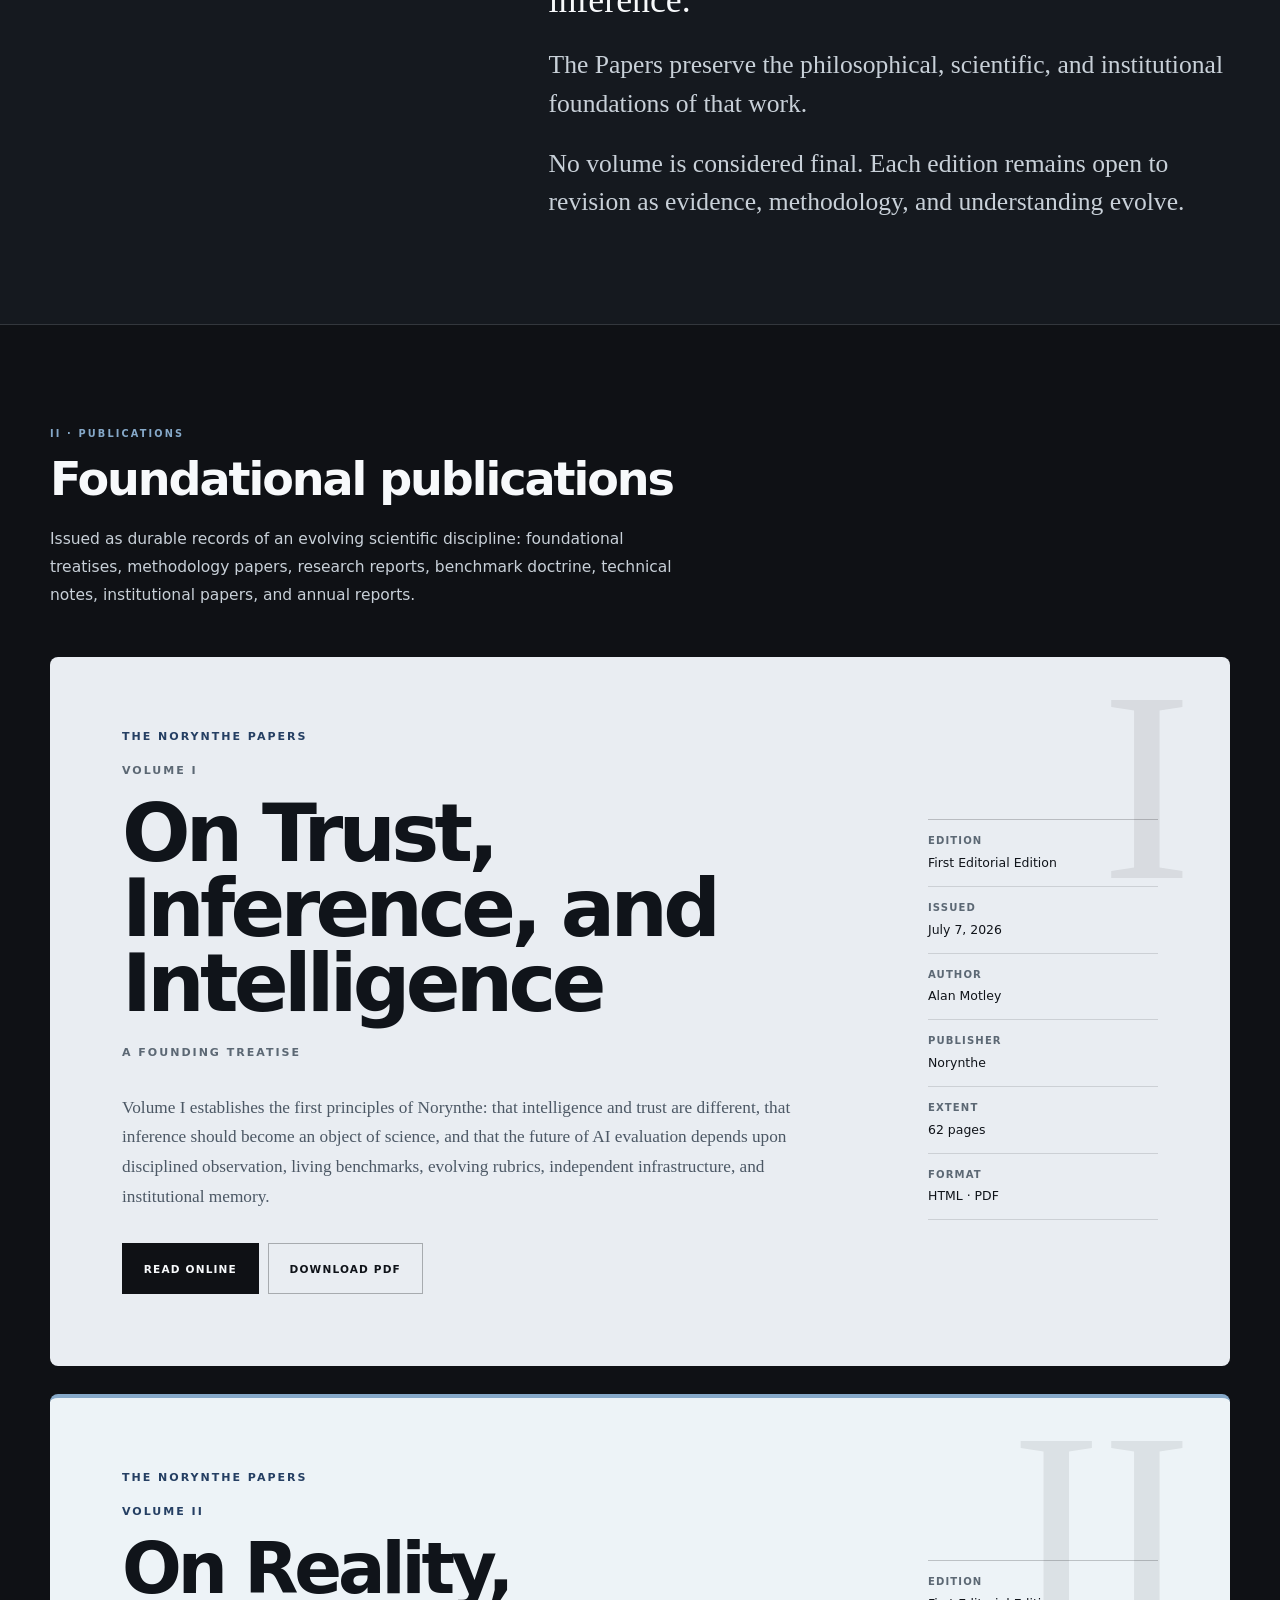
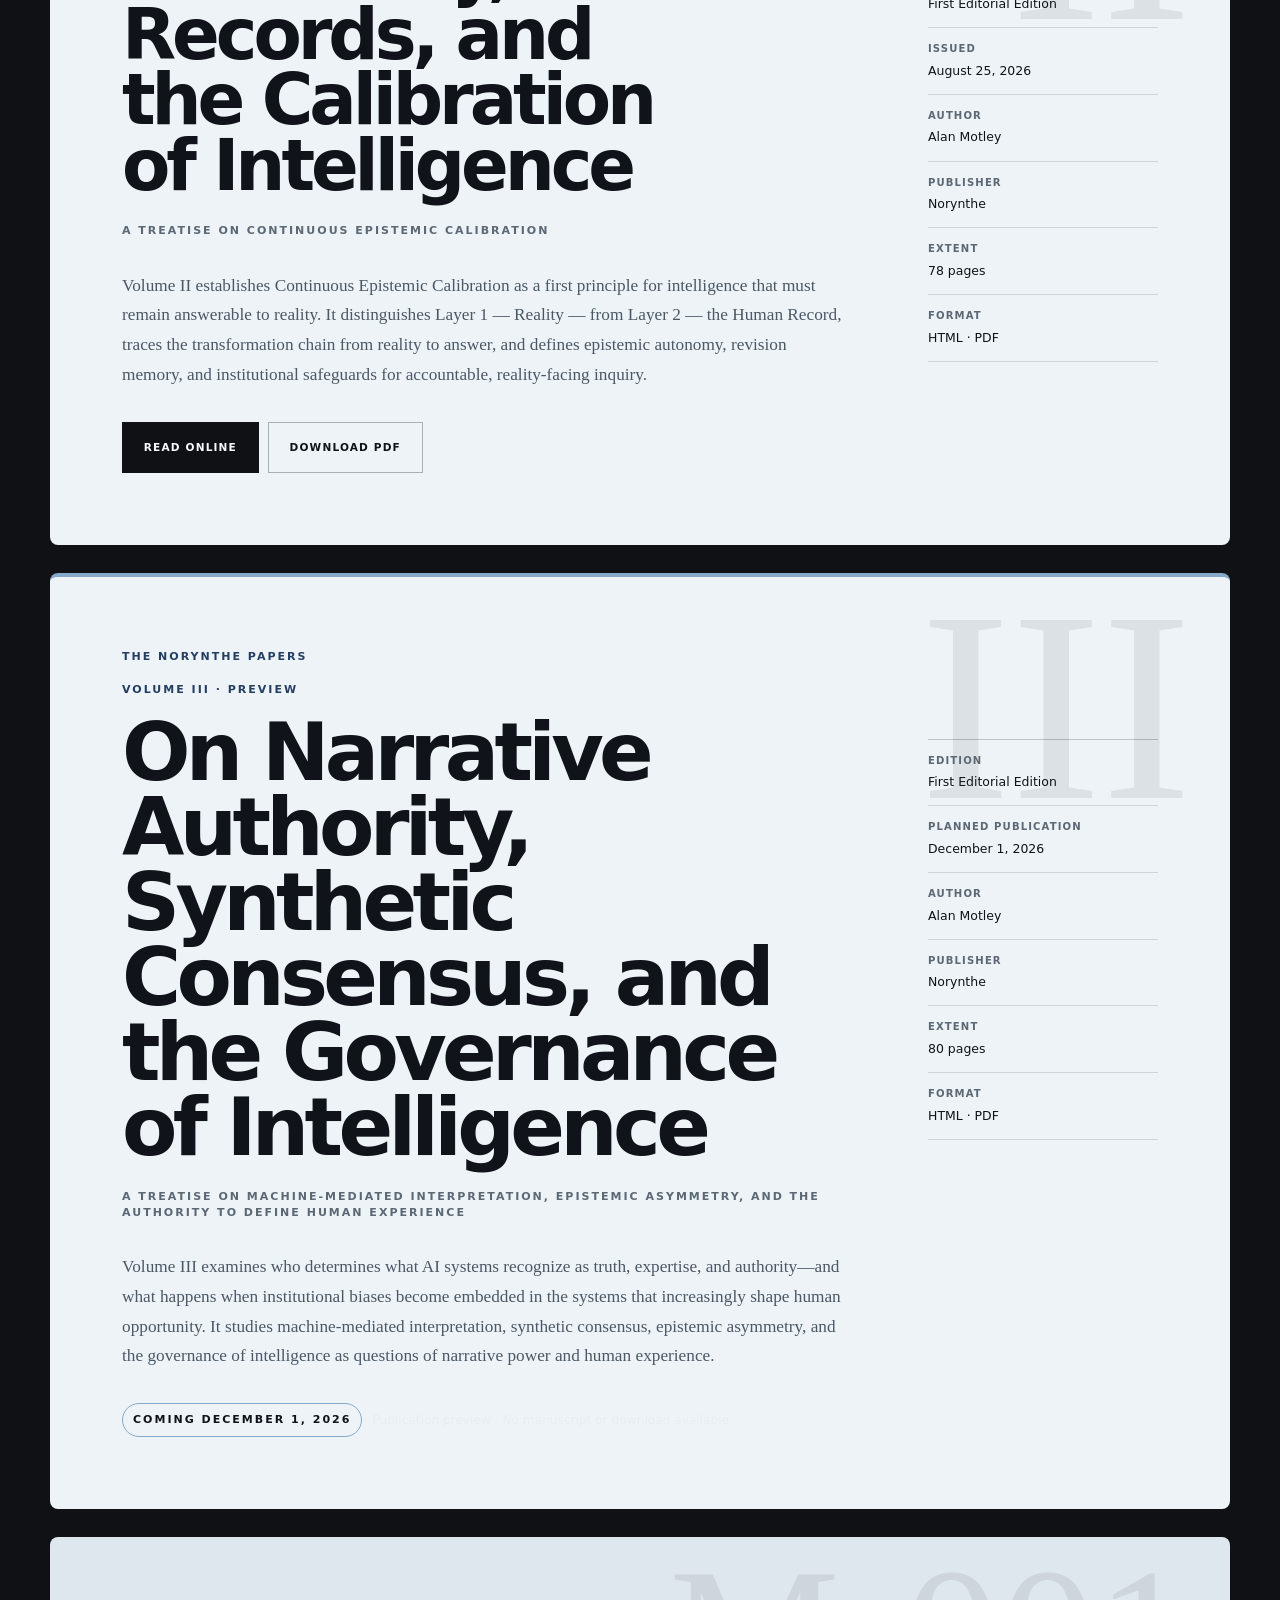
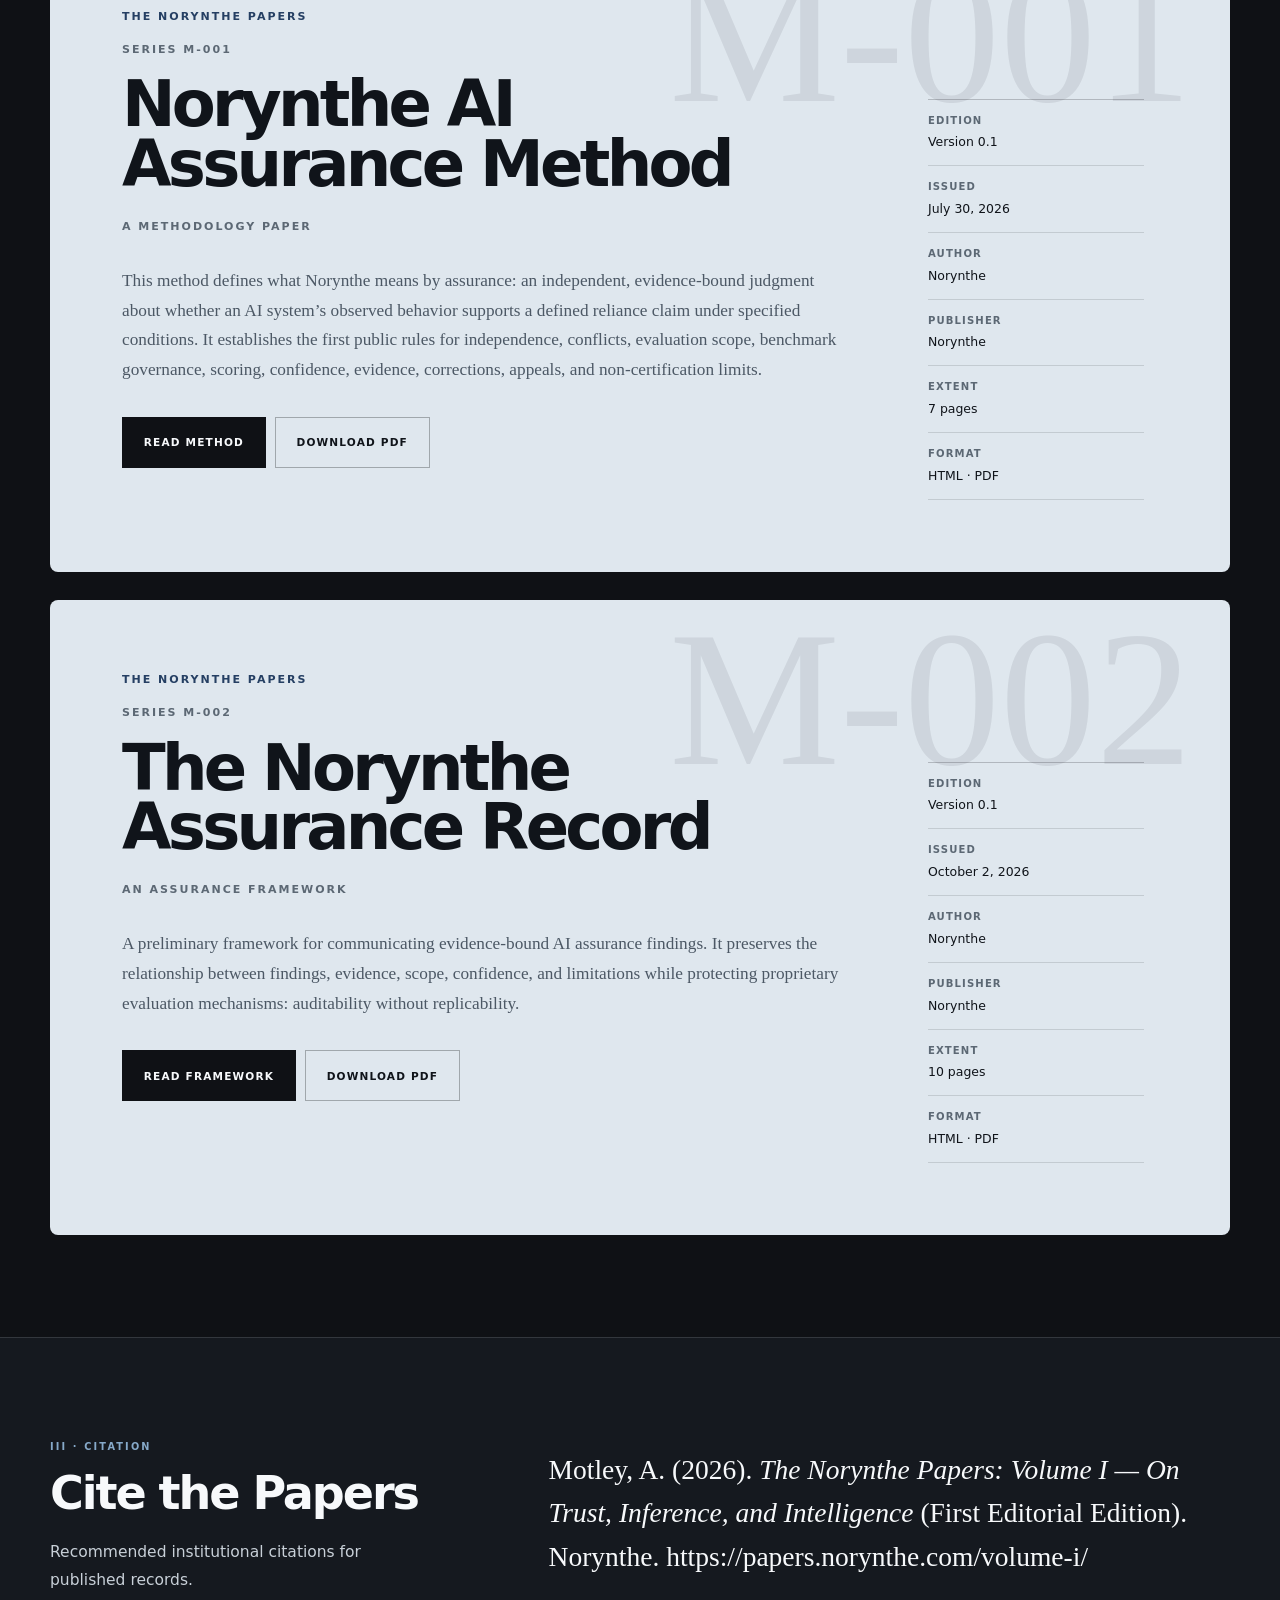
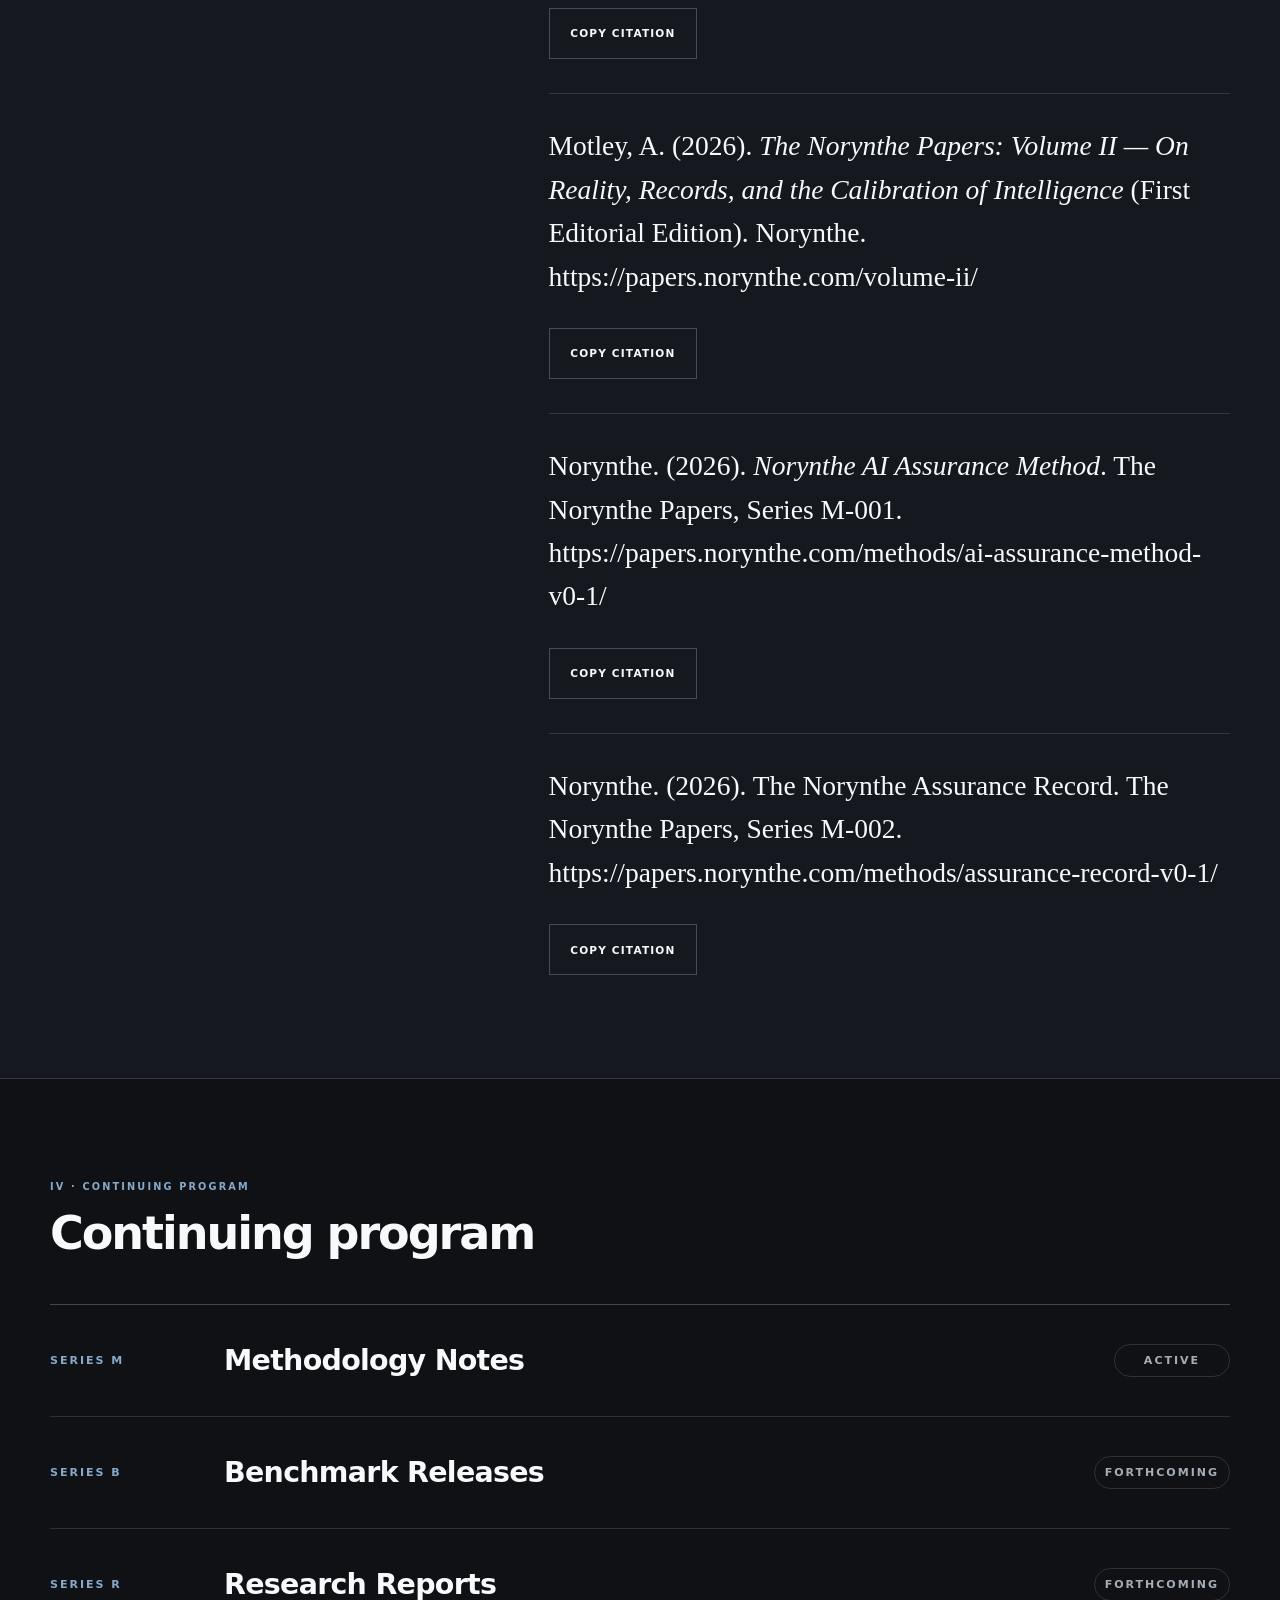
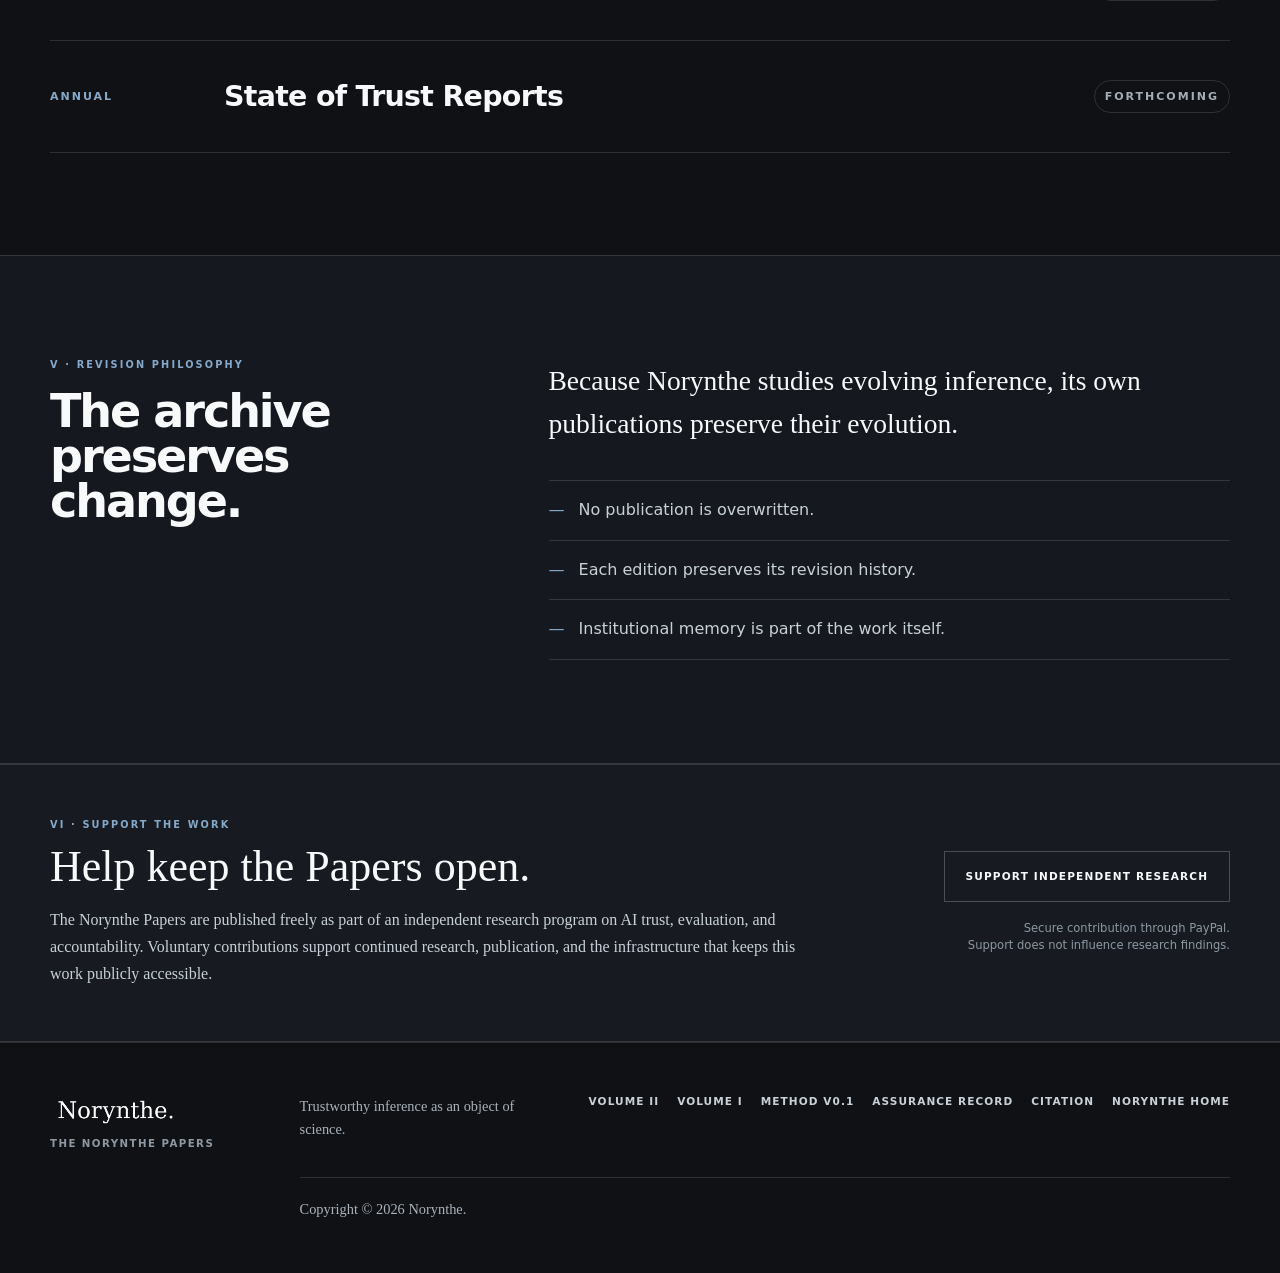
==== commit cb51b863: "Align Volume III edition metadata" ====
--- a/index.html
+++ b/index.html
@@ -395,8 +395,8 @@
         </div>
         <dl class="publication-meta">
           <div>
-            <dt>Status</dt>
-            <dd>Forthcoming</dd>
+            <dt>Edition</dt>
+            <dd>First Editorial Edition</dd>
           </div>
           <div>
             <dt>Planned publication</dt>
@@ -409,10 +409,6 @@
           <div>
             <dt>Publisher</dt>
             <dd>Norynthe</dd>
-          </div>
-          <div>
-            <dt>Edition</dt>
-            <dd>Proposed First Editorial Edition · 2026</dd>
           </div>
           <div>
             <dt>Extent</dt>
